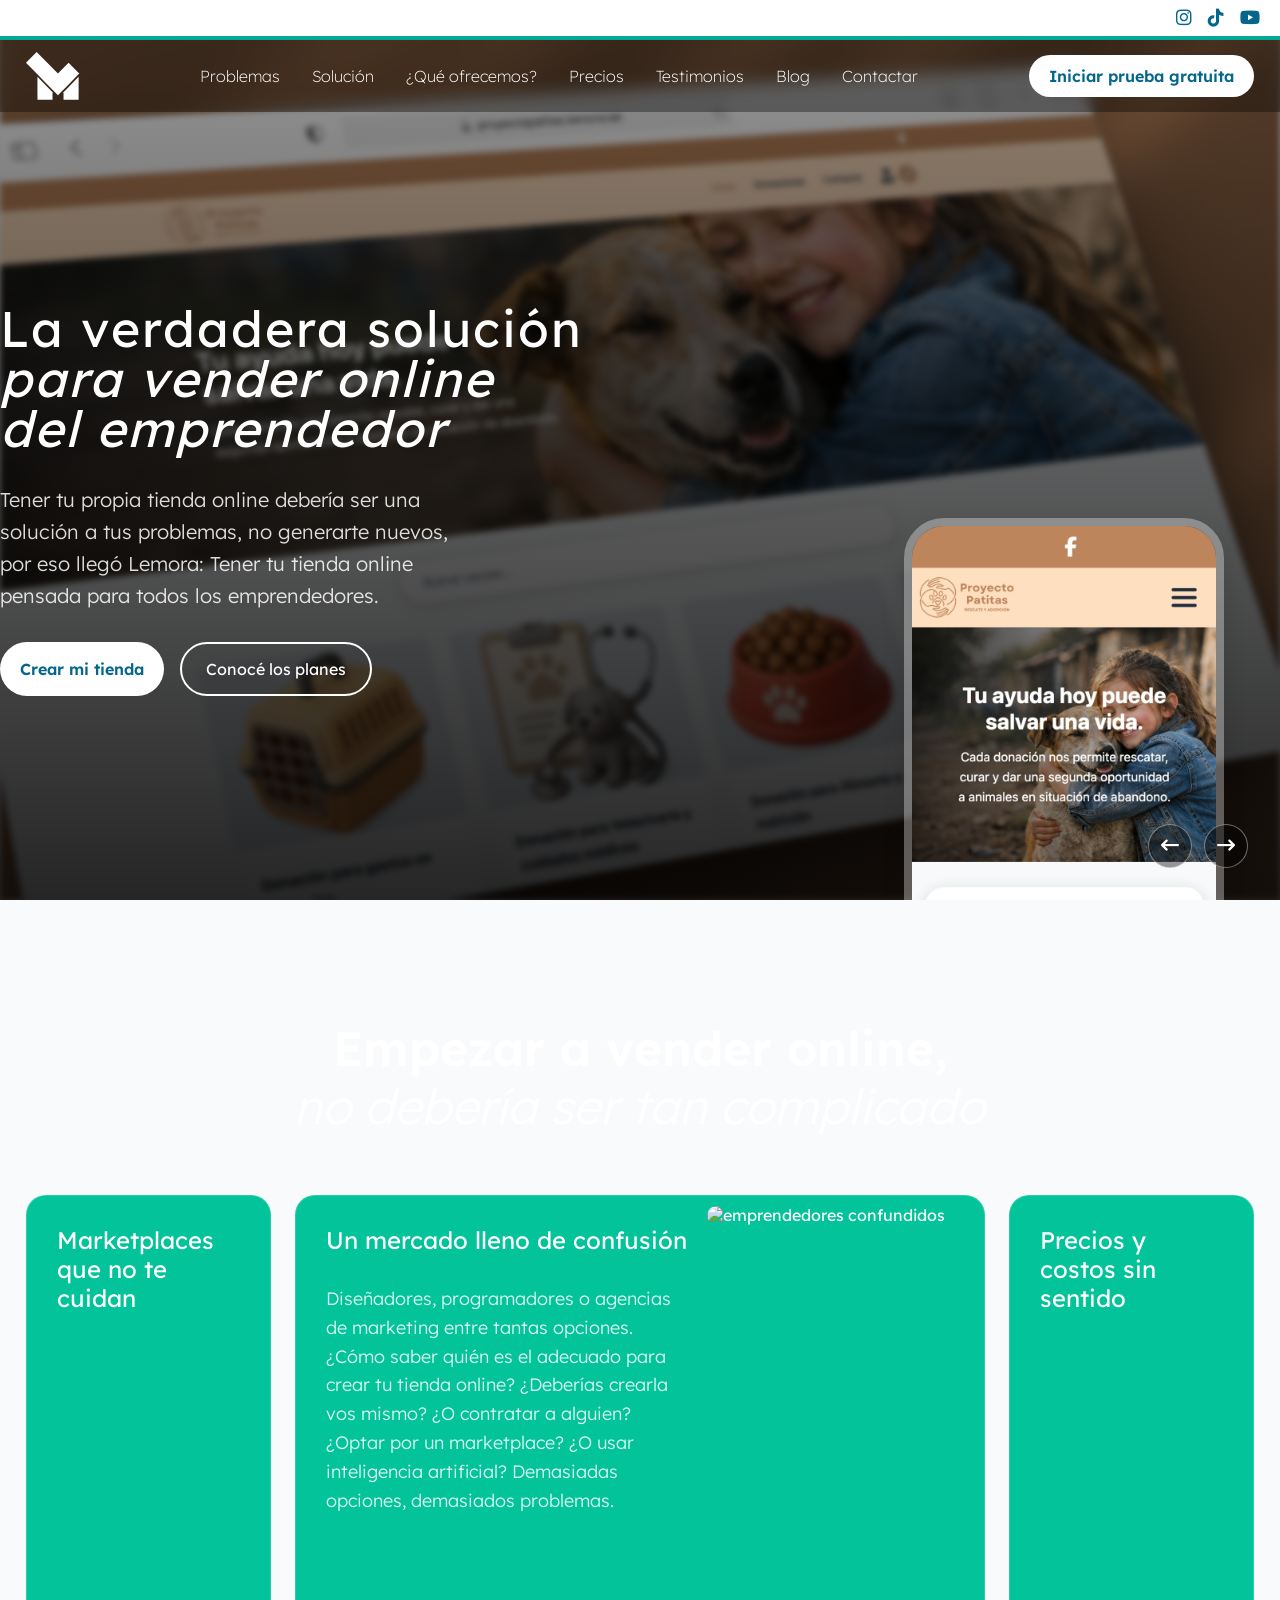
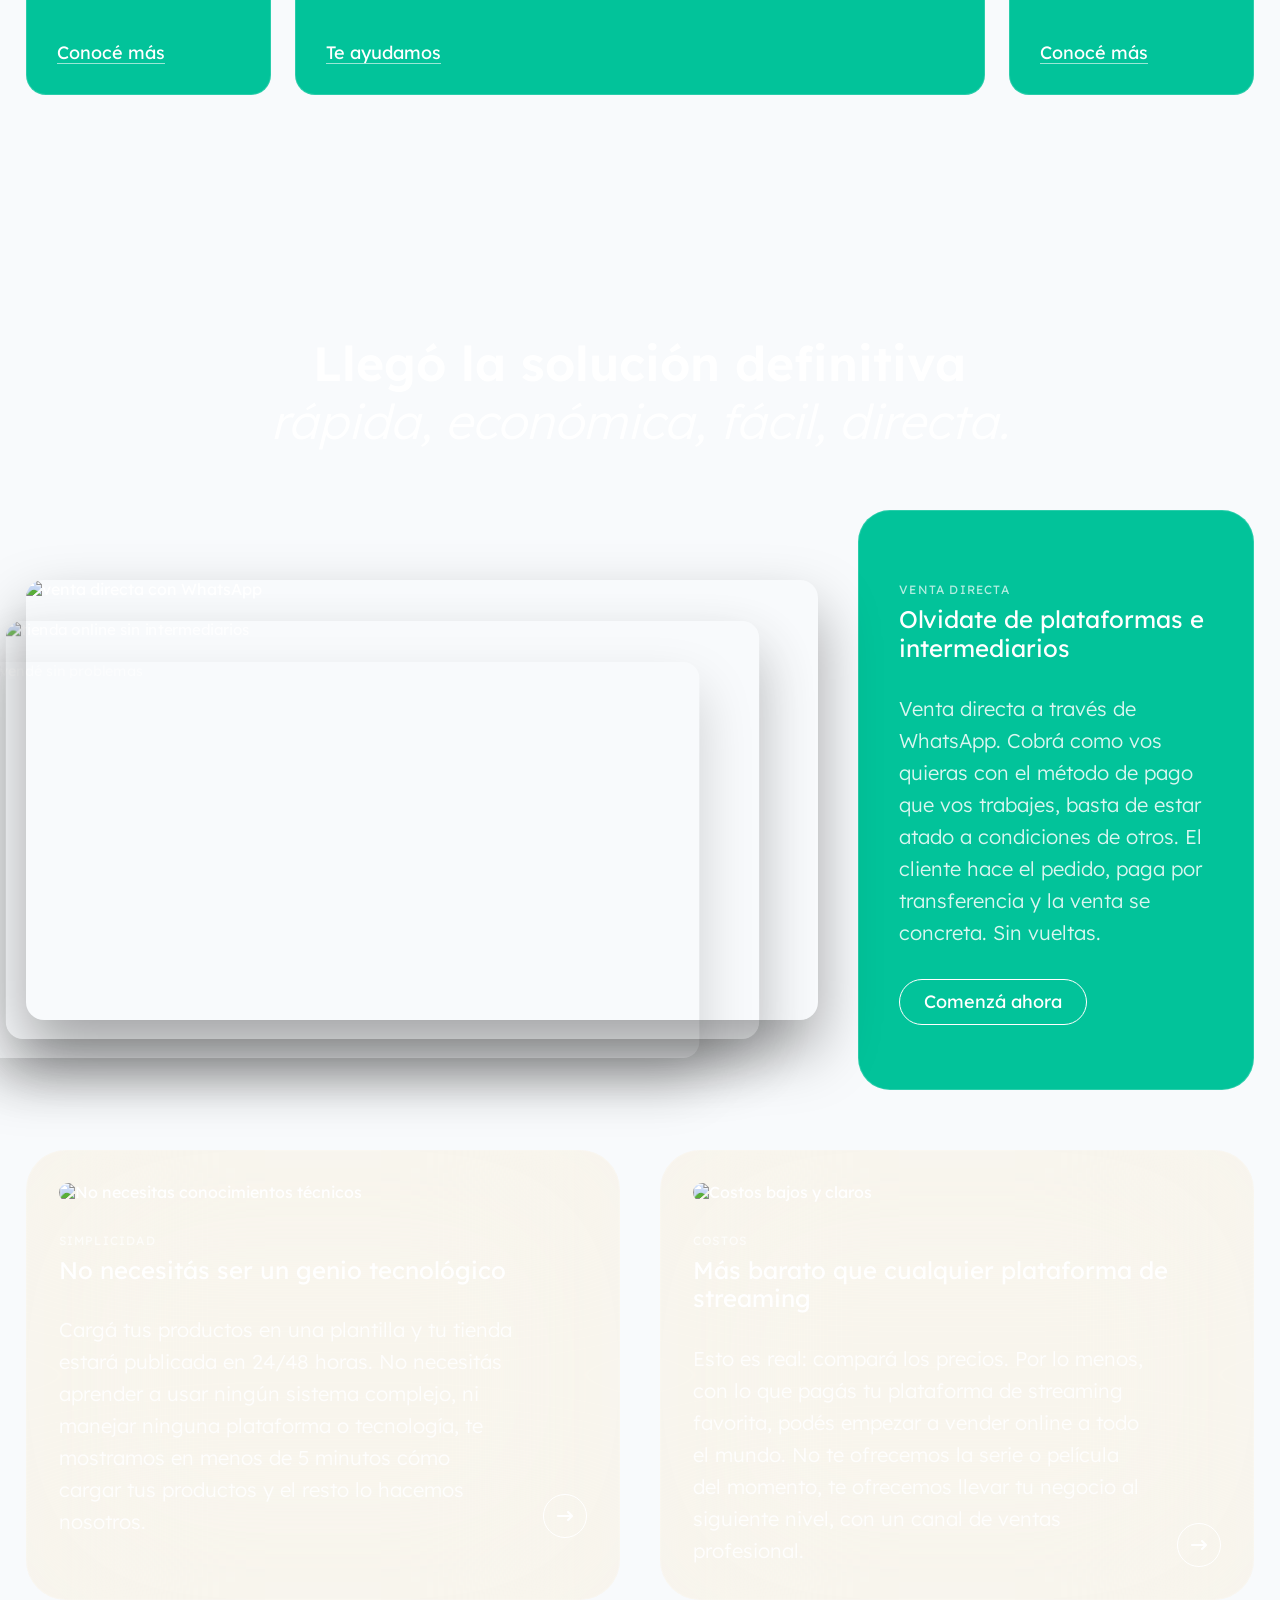
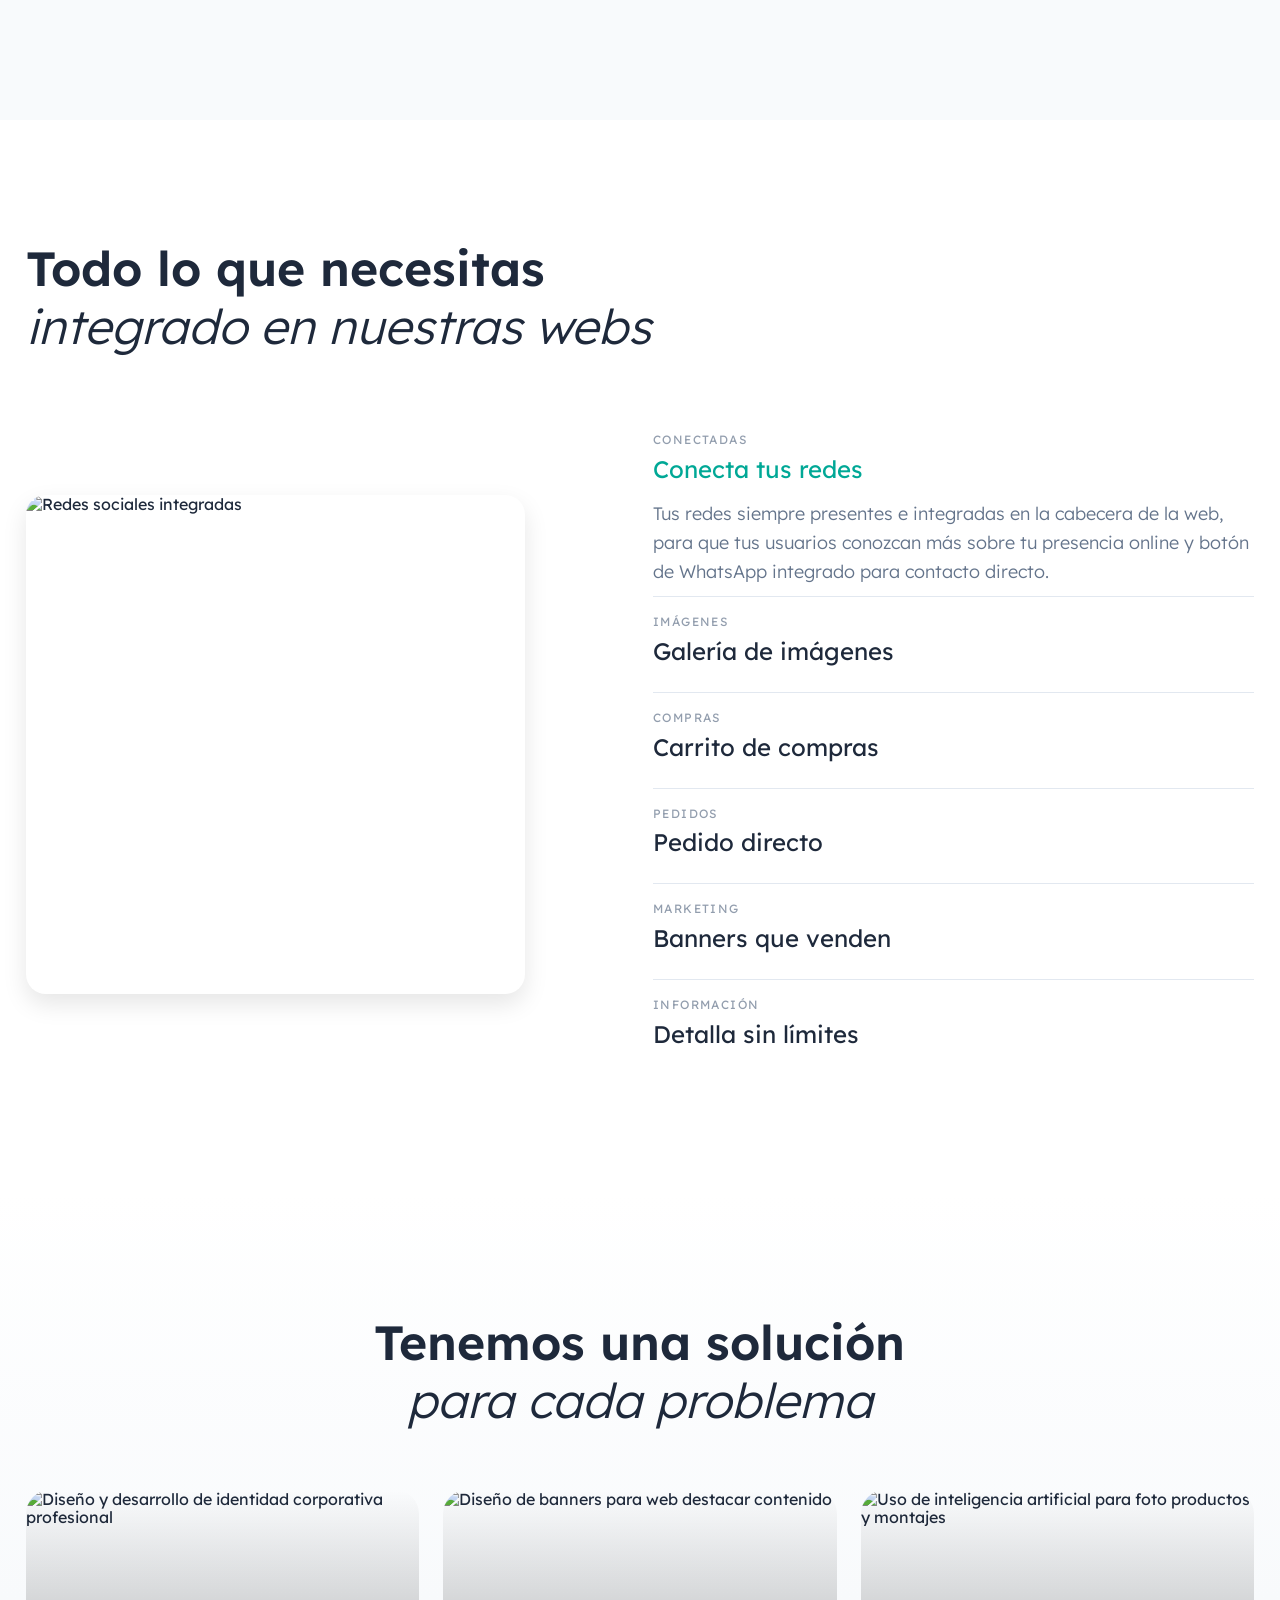
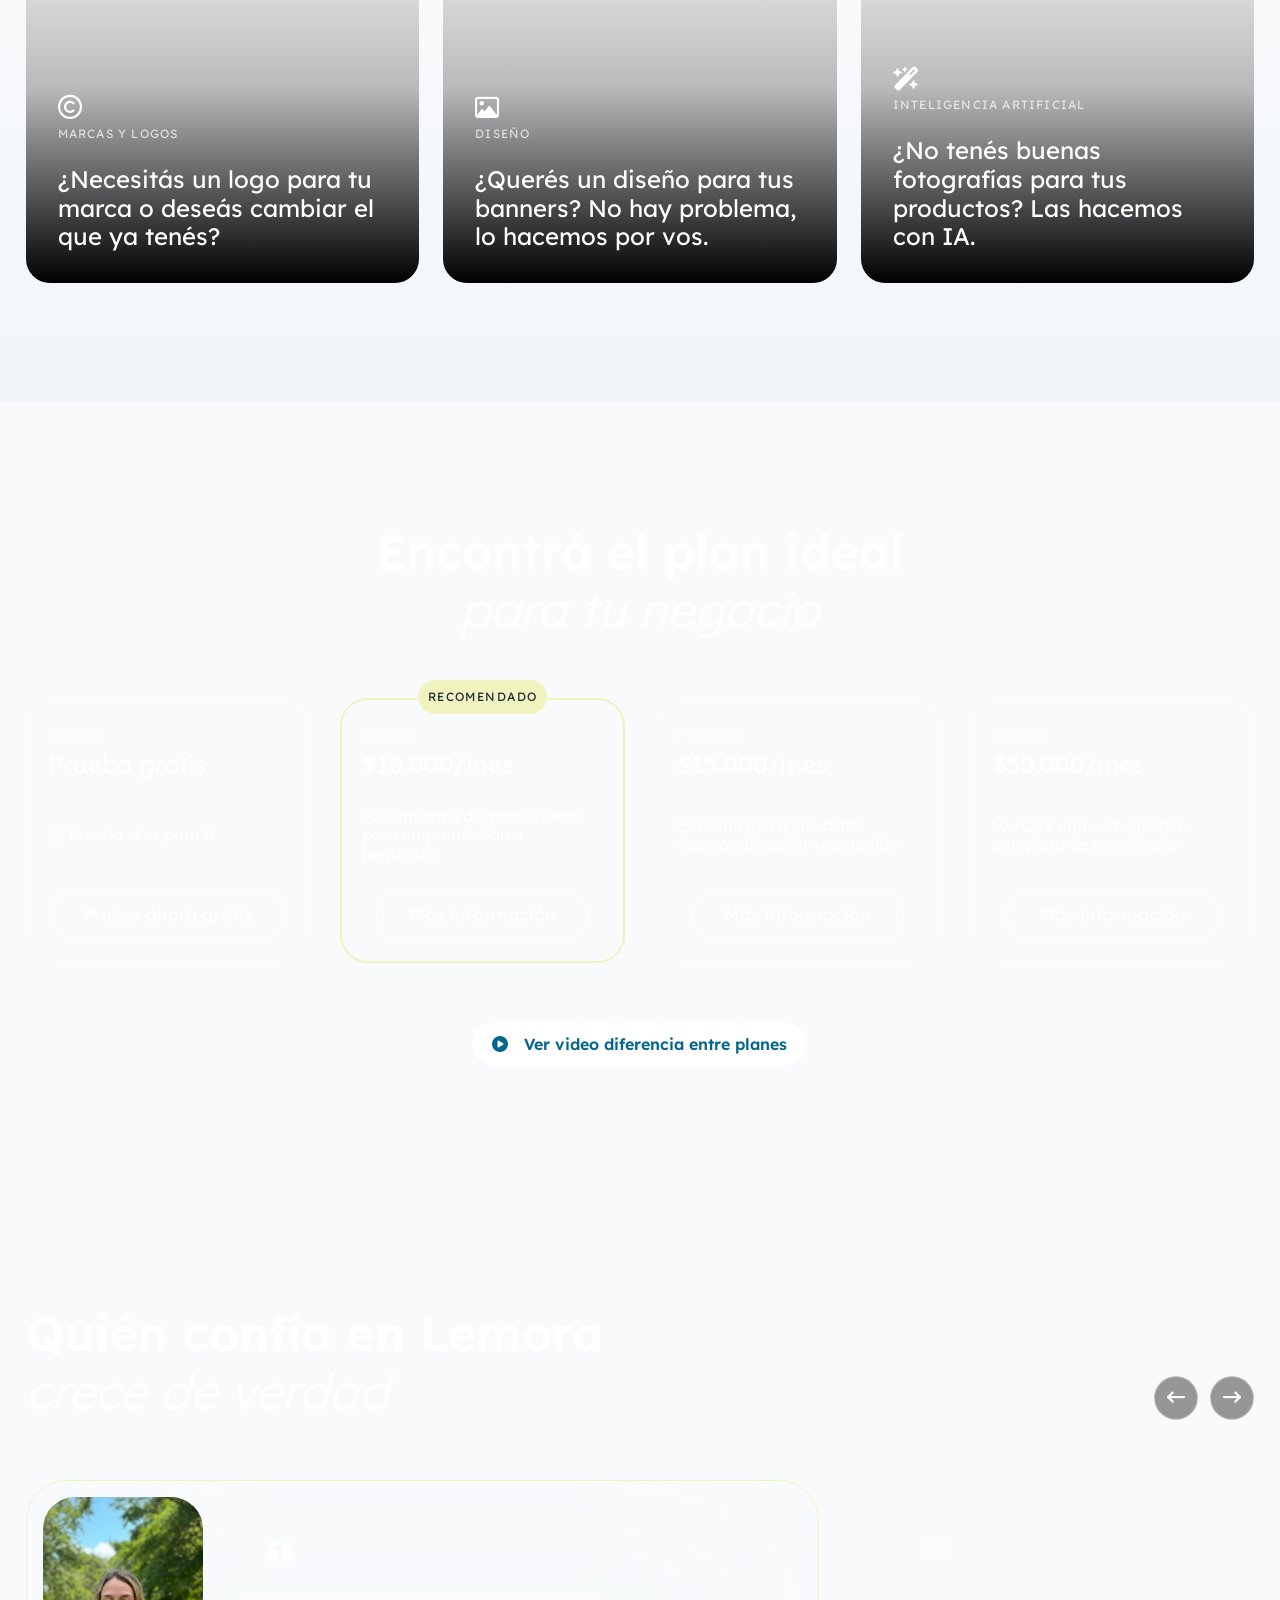
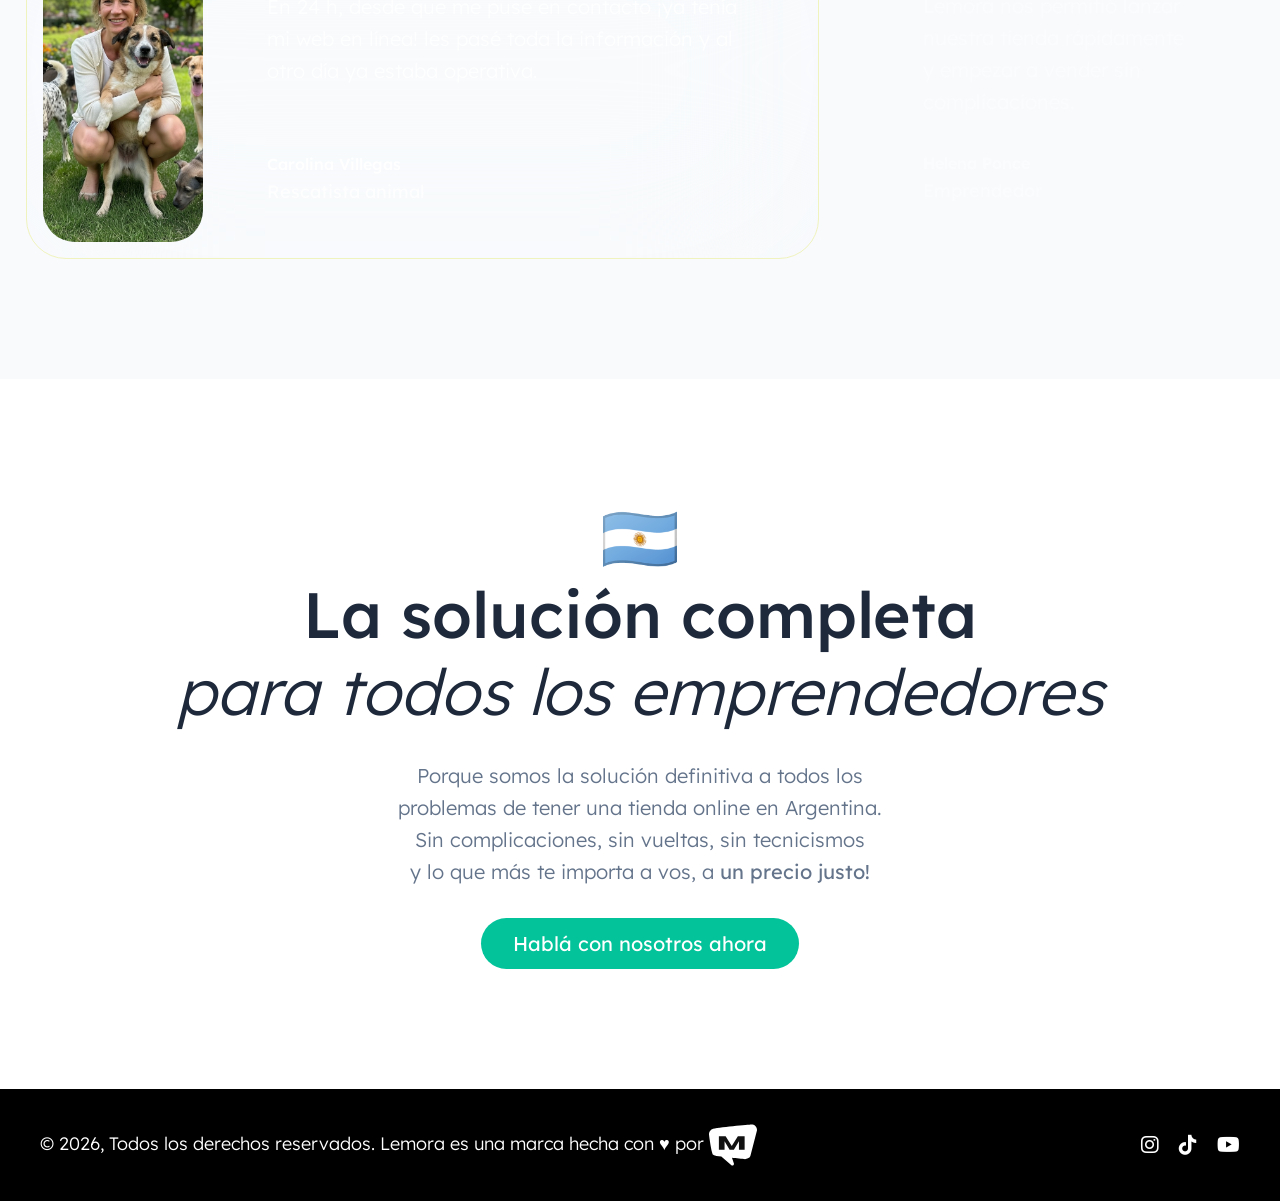
==== index.html @ 3e386f4e "fix: OG/Twitter tags, Font Awesome SRI, loading lazy en 27 imágenes - OG meta tags (og:title, og:des" ====
<!DOCTYPE html>
<html lang="es">

<head>
    <meta charset="UTF-8">
    <meta name="viewport" content="width=device-width, initial-scale=1.0">
    <title>Lemora - Soluciones rápidas para emprendedores</title>
    <meta name="description" content="Lemora ayuda a emprendedores argentinos a crear tiendas online profesionales con membresía. Catálogos web, dominio, diseño, hosting y soporte incluidos. Probá gratis.">
    <link rel="canonical" href="https://lemora.lat/" />
    <link rel="icon" href="/img/favicon.svg" type="image/svg+xml">
    <link rel="stylesheet" href="css/normalize.css">
    <link rel="stylesheet" href="css/styles.css">
    <link rel="preconnect" href="https://fonts.googleapis.com">
    <link rel="preconnect" href="https://fonts.gstatic.com" crossorigin>
    <link href="https://fonts.googleapis.com/css2?family=Lexend:wght@100..900&display=swap" rel="stylesheet">
    <link rel="stylesheet" href="https://cdnjs.cloudflare.com/ajax/libs/font-awesome/6.5.1/css/all.min.css" integrity="sha384-t1nt8BQoYMLFN5p42tRAtuAAFQaCQODekUVeKKZrEnEyp4H2R0RHFz0KWpmj7i8g" crossorigin="anonymous">
    <meta property="og:type" content="website">
    <meta property="og:url" content="https://lemora.lat/">
    <meta property="og:title" content="Lemora - Soluciones rápidas para emprendedores">
    <meta property="og:description" content="Lemora ayuda a emprendedores argentinos a crear tiendas online profesionales con membresía. Catálogos web, dominio, diseño, hosting y soporte incluidos. Probá gratis.">
    <meta property="og:image" content="https://lemora.lat/img/logo.svg">
    <meta name="twitter:card" content="summary_large_image">
</head>

<body>


    <div id="site-header"></div>

    <main>

    <section class="hero">
        <div class="hero-slider" id="heroSlider" role="region" aria-roledescription="carrusel" aria-label="Slides destacados">
            <div class="hero-slide active"></div>
            <div class="hero-slide"></div>
            <div class="hero-slide"></div>
            <div class="hero-slide"></div>
        </div>

        <div class="hero-overlay"></div>

        <div class="hero-content">
            <div class="hero-text">
                <h1>
                    La verdadera solución<br>
                    <em>para vender online<br>
                        del emprendedor</em>
                </h1>

                <p>
                    Tener tu propia tienda online debería ser una solución a tus problemas,
                    no generarte nuevos, por eso llegó Lemora: Tener tu tienda online pensada para todos los
                    emprendedores.
                </p>

                <div class="hero-actions">
                    <a href="#contactar" class="btn-primary">Crear mi tienda</a>
                    <a href="#precios" class="btn-secondary">Conocé los planes</a>
                </div>
            </div>


        </div>

            <nav class="hero-arrows" aria-label="Controles del carrusel principal">

            <div class="hero-media-slider" id="heroMediaSlider" role="region" aria-roledescription="carrusel" aria-label="Previews de tiendas">
                <div class="hero-media-slide active">
                    <img src="/img/slide1-app.png" alt="Preview 1">
                </div>
                <div class="hero-media-slide">
                    <img src="/img/slide2-app.png" alt="Preview 2">
                </div>
                <div class="hero-media-slide">
                    <img src="/img/slide3-app.png" alt="Preview 3">
                </div>
                <div class="hero-media-slide">
                    <img src="/img/slide4-app.png" alt="Preview 4">
                </div>
            </div>

            <button class="arrow prev" aria-label="Slide anterior"><i class="fa-solid fa-arrow-left-long" aria-hidden="true"></i></button>
            <button class="arrow next" aria-label="Slide siguiente"><i class="fa-solid fa-arrow-right-long" aria-hidden="true"></i></button>
        </nav>
    </section>


    <section class="bg problemas" id="problemas">
        <div class="container">
            <div class="problemas-header">
                <h2>
                    Empezar a vender online,<br>
                    <em>no debería ser tan complicado</em>
                </h2>
            </div>

            <div class="problemas-cards">
                <article class="problema-card">
                    <div class="problema-content">
                        <h3>Marketplaces que no te cuidan</h3>
                        <p>
                            Reclamos injustos, devoluciones falsas
                            y pérdidas de producto y dinero. A eso se enfrentan miles de usuarios
                            vendiendo sus productos cada día en plataformas que JAMÁS te ayudan en nada,
                            eso termina hoy con Lemora, tomando el control total de tu negocio.
                        </p>
                        <a href="#ecosistema">Conocé más</a>
                    </div>
                    <div class="problema-media desk">
                        <img loading="lazy" src="/img/marketplace.png" alt="marketplace que no te cuida">
                    </div>
                    <div class="problema-media movil">
                        <img loading="lazy" src="/img/marketplace-min.png" alt="marketplace que no te cuida">
                    </div>
                </article>

                <article class="problema-card active">
                    <div class="problema-content">
                        <h3>Un mercado lleno de confusión</h3>
                        <p>Diseñadores, programadores o agencias de marketing entre tantas opciones.
                            ¿Cómo saber quién es el adecuado para crear tu tienda online?
                            ¿Deberías crearla vos mismo? ¿O contratar a alguien?
                            ¿Optar por un marketplace? ¿O usar inteligencia artificial?
                            Demasiadas opciones, demasiados problemas.
                        </p>
                        <a href="#ecosistema">Te ayudamos</a>
                    </div>
                    <div class="problema-media">
                        <img loading="lazy" src="/img/emprendedora.png" alt="emprendedores confundidos">
                    </div>
                </article>

                <article class="problema-card">
                    <div class="problema-content">
                        <h3>Precios y costos sin sentido</h3>
                        <p>
                            ¿Por qué los costos varían tanto si todos ofrecen el mismo servicio?
                            Entre diseñadores, programadores y agencias no hay un valor fijo para sus servicios,
                            Los marketplaces te cobran comisiones por ventas absurdas, además del mantenimiento,
                            los costos para una tienda online son muy altos en nuestro país.
                        </p>
                        <a href="#ecosistema">Conocé más</a>
                    </div>
                    <div class="problema-media">
                        <img loading="lazy" src="/img/presupuestos.png" alt="presupuestos altos y confusos">
                    </div>
                </article>
            </div>
        </div>


        <div class="soluciones container" id="solucion">

            <h2 class="soluciones-title">
                Llegó la solución definitiva<br>
                <em>rápida, económica, fácil, directa.</em>
            </h2>

            <!-- Fila superior -->
            <div class="soluciones-top">

                <!-- Stack visual -->
                <div class="store-stack">
                    <div class="stack-item stack-front">
                        <img loading="lazy" src="/img/solucion1.png" alt="venta directa con WhatsApp">
                    </div>
                    <div class="stack-item stack-middle">
                        <img loading="lazy" src="/img/solucion2.png" alt="tienda online sin intermediarios">
                    </div>
                    <div class="stack-item stack-back">
                        <img loading="lazy" src="/img/solucion3.png" alt="vendé sin problemas">
                    </div>
                </div>

                <!-- Card texto -->
                <div class="soluciones-card">
                    <div class="titular">
                        <span class="badge">Venta directa</span>
                        <h3>Olvidate de plataformas e intermediarios</h3>
                    </div>
                    <p>
                        Venta directa a través de WhatsApp. Cobrá como vos quieras con el método de pago
                        que vos trabajes, basta de estar atado a condiciones de otros.
                        El cliente hace el pedido, paga por transferencia y la venta se concreta. Sin vueltas.
                    </p>
                    <a href="#precios" class="btn-outline">Comenzá ahora</a>
                </div>

            </div>

            <!-- Fila inferior -->
            <div class="soluciones-bottom">

                <div class="info-card">
                    <div class="info-media">
                        <img loading="lazy" src="/img/solucion4.png" alt="No necesitas conocimientos técnicos">
                    </div>
                    <div class="info-content">
                        <div class="titular">
                            <span class="badge">Simplicidad</span>
                            <h3>No necesitás ser un genio tecnológico</h3>
                        </div>
                        <div class="flex">
                            <p>
                                Cargá tus productos en una plantilla y tu tienda estará publicada en 24/48 horas.
                                No necesitás aprender a usar ningún sistema complejo, ni manejar ninguna plataforma
                                o tecnología,
                                te mostramos en menos de 5 minutos cómo cargar tus productos y el resto lo hacemos
                                nosotros.
                            </p>
                            <a href="#precios" class="arrow-link">                            <i class="fa-solid fa-arrow-right-long" aria-hidden="true"></i></a>
                        </div>
                    </div>
                </div>

                <div class="info-card">
                    <div class="info-media">
                        <img loading="lazy" src="/img/solucion5.png" alt="Costos bajos y claros">
                    </div>
                    <div class="info-content">
                        <div class="titular">
                            <span class="badge">Costos</span>
                            <h3>Más barato que cualquier plataforma de streaming</h3>
                        </div>

                        <div class="flex">
                            <p>
                                Esto es real: compará los precios. Por lo menos, con lo que pagás tu plataforma de
                                streaming favorita,
                                podés empezar a vender online a todo el mundo.
                                No te ofrecemos la serie o película del
                                momento,
                                te ofrecemos llevar tu negocio al siguiente nivel, con un canal de ventas profesional.
                            </p>
                            <a href="#precios" class="arrow-link">                            <i class="fa-solid fa-arrow-right-long" aria-hidden="true"></i></a>
                        </div>
                    </div>
                </div>

            </div>
        </div>

    </section>


    <section class="caracteristicas-section" id="ecosistema">
        <div class="container">

            <header class="caracteristicas-header">
                <h2>
                    Todo lo que necesitas<br>
                    <em>integrado en nuestras webs</em>
                </h2>
            </header>

            <div class="caracteristicas-grid">

                <!-- Galería -->
                <div class="caracteristicas-gallery" role="region" aria-roledescription="carrusel" aria-label="Características de las tiendas">
                    <div class="gallery-track">
                        <img loading="lazy" src="/img/redes.png" alt="Redes sociales integradas">
                        <img loading="lazy" src="/img/galeria.png" alt="Galería de imágenes full screen">
                        <img loading="lazy" src="/img/carrito.png" alt="Carrito de compras">
                        <img loading="lazy" src="/img/pedidos.png" alt="Pedidos directos a Whatsapp">
                        <img loading="lazy" src="/img/banners.png" alt="Banners personalizados en plan premium">
                        <img loading="lazy" src="/img/preguntas.png" alt="Página de preguntas frecuentes en plan premium">
                    </div>
                </div>

                <!-- Controladores -->
                <div class="caracteristicas-controls">

                    <button class="control-item active" data-index="0">
                        <div class="titular">
                            <span class="badge">Conectadas</span>
                            <h3>Conecta tus redes</h3>
                        </div>
                        <p>Tus redes siempre presentes e integradas en la cabecera de la web, para que tus usuarios
                            conozcan más sobre tu presencia online y botón de WhatsApp integrado para contacto directo.
                        </p>
                    </button>

                    <button class="control-item" data-index="1">
                        <div class="titular">
                            <span class="badge">Imágenes</span>
                            <h3>Galería de imágenes</h3>
                        </div>
                        <p>Galería de imágenes para que muestres tus productos de forma detallada,
                            sin límite, miralos en pantalla completa, hacé zoom y navegá entre ellas.
                        </p>
                    </button>

                    <button class="control-item" data-index="2">
                        <div class="titular">
                            <span class="badge">Compras</span>
                            <h3>Carrito de compras</h3>
                        </div>
                        <p>Carrito de compras integrado, olvidate de cálculos en tus pedidos, el sistema suma cantidad
                            de productos y el cálculo total a pagar.
                        </p>
                    </button>

                    <button class="control-item" data-index="3">
                        <div class="titular">
                            <span class="badge">Pedidos</span>
                            <h3>Pedido directo</h3>
                        </div>
                        <p>Recibe todos los datos del cliente directo a WhatsApp, es todo lo que necesitas.
                            Aguardá la transferencia y completá la venta, sin intermediarios ni esperas innecesarias.
                        </p>
                    </button>

                    <button class="control-item" data-index="4">
                        <div class="titular">
                            <span class="badge">Marketing</span>
                            <h3>Banners que venden</h3>
                        </div>
                        <p>Destacá tu sitio con ofertas, promociones o descuentos con nuestros banners diseñados para
                            captar la
                            atención de tus visitas y convertirlos en clientes. <strong>Exclusivos para el paquete
                                premium*</strong>
                        </p>
                    </button>

                    <button class="control-item" data-index="5">
                        <div class="titular">
                            <span class="badge">Información</span>
                            <h3>Detalla sin límites</h3>
                        </div>
                        <p>Página de preguntas frecuentes para responder a todas las consultas sobre tu tienda:
                            pedidos, pagos, envíos, productos, devoluciones, cambios, contacto y soporte de tu tienda.
                            <strong>Exclusivos para el paquete premium*</strong>
                        </p>
                    </button>

                </div>
            </div>
        </div>
    </section>

    <section class="ecosistema-section">
        <div class="container">

            <header class="ecosistema-header">
                <h2>
                    Tenemos una solución<br>
                    <em>para cada problema</em>
                </h2>
            </header>

            <div class="ecosistema-grid">

                <a href="identidad.html" class="ecosistema-card" style="text-decoration:none;color:inherit;">
                    <div class="ecosistema-bg">
                        <img loading="lazy" src="/img/identidad.png" alt="Diseño y desarrollo de identidad corporativa profesional">
                    </div>

                    <div class="ecosistema-overlay">
                        <div class="titular">
                            <i class="fa-regular fa-copyright ecosistema-icon" aria-hidden="true"></i>
                            <span class="badge">Marcas y Logos</span>
                        </div>
                        <h3>¿Necesitás un logo para tu marca o deseás cambiar el que ya tenés?</h3>
                    </div>
                </a>

                <a href="diseno.html" class="ecosistema-card" style="text-decoration:none;color:inherit;">
                    <div class="ecosistema-bg">
                        <img loading="lazy" src="/img/diseño.png" alt="Diseño de banners para web destacar contenido">
                    </div>

                    <div class="ecosistema-overlay">
                        <div class="titular">
                            <i class="fa-regular fa-image ecosistema-icon" aria-hidden="true"></i>
                            <span class="badge">Diseño</span>
                        </div>
                        <h3>¿Querés un diseño para tus banners? No hay problema, lo hacemos por vos.</h3>
                    </div>
                </a>

                <a href="fotoproductos.html" class="ecosistema-card" style="text-decoration:none;color:inherit;">
                    <div class="ecosistema-bg">
                        <img loading="lazy" src="/img/iA.png" alt="Uso de inteligencia artificial para foto productos y montajes">
                    </div>

                    <div class="ecosistema-overlay">
                        <div class="titular">
                            <i class="fa-solid fa-wand-magic-sparkles ecosistema-icon" aria-hidden="true"></i>
                            <span class="badge">Inteligencia artificial</span>
                        </div>
                        <h3>¿No tenés buenas fotografías para tus productos? Las hacemos con IA.</h3>
                    </div>
                </a>

            </div>

        </div>
    </section>

    <section class="bg" id="precios">
        <div class="container">

            <header class="planes-header">
                <h2>
                    Encontrá el plan ideal<br>
                    <em>para tu negocio</em>
                </h2>
            </header>

            <div class="planes-grid">

                <!-- PLAN GRATIS -->
                <article class="planes-card">
                    <div class="paquete">
                        <span class="badge">Inicial</span>
                        <h3>Prueba gratis</h3>
                    </div>


                    <ul class="features">
                        <li><i class="fa-regular fa-circle-check" aria-hidden="true"></i> Prueba si es para tí</li>
                    </ul>

                    <a href="https://wa.me/543515957014?text=Hola,%20me%20interesa%20iniciar%20una%20prueba%20gratuita%20para%20mi%20negocio..."
                        target="_blank" class="planes-cta" rel="noopener noreferrer">
                        Probar ahora gratis
                    </a>
                </article>

                <!-- PLAN BÁSICO -->
                <article class="planes-card featured">
                    <div class="planes-badge">RECOMENDADO</div>

                    <div class="paquete">
                        <span class="badge">Básico</span>
                        <h3>$10.000<span>/mes</span></h3>
                    </div>

                    <ul class="features">
                        <li><i class="fa-regular fa-circle-check"></i> Comienza despacio, ideal para emprendedores
                            pequeños</li>
                    </ul>

                    <a href="membresias.html" class="planes-cta" rel="noopener noreferrer">
                        Más información
                    </a>
                </article>

                <!-- PLAN PREMIUM -->
                <article class="planes-card">
                    <div class="paquete">
                        <span class="badge">Premium</span>
                        <h3>$15.000<span>/mes</span></h3>
                    </div>

                    <ul class="features">
                        <li><i class="fa-regular fa-circle-check"></i> Comienza a elevarte! +personalización +contenido
                        </li>
                    </ul>

                    <a href="membresias.html" class="planes-cta" rel="noopener noreferrer">
                        Más información
                    </a>
                </article>

                <!-- PLAN LUXURY -->
                <article class="planes-card">
                    <div class="paquete">
                        <span class="badge">Luxury</span>
                        <h3>$30.000<span>/mes</span></h3>
                    </div>

                    <ul class="features">
                        <li><i class="fa-regular fa-circle-check"></i> +Que una web, gestión completa de tu negocio!
                        </li>
                    </ul>

                    <a href="membresias.html" class="planes-cta" rel="noopener noreferrer">
                        Más información
                    </a>
                </article>

            </div>

            <a href="https://youtu.be/yknCEuK2mfU" class="btn-primary" rel="noopener noreferrer" target="_blank">
                    <i class="fa-solid fa-circle-play" aria-hidden="true"></i> Ver video diferencia entre planes
            </a>



        </div>


        <div class="container" id="testimonios">

            <!-- Header -->
            <div class="testimonios-header">
                <div class="testimonios-title">
                    <h2>Quién confía en Lemora<br>
                        <em>crece de verdad</em>
                    </h2>
                </div>

                <div class="testimonios-nav">
                    <button class="arrow prev" data-testimonial-prev aria-label="Testimonio anterior"><i
                            class="fa-solid fa-arrow-left-long" aria-hidden="true"></i></button>
                    <button class="arrow next" data-testimonial-next aria-label="Testimonio siguiente"><i
                            class="fa-solid fa-arrow-right-long" aria-hidden="true"></i></button>
                </div>
            </div>

            <!-- Carousel -->
            <div class="testimonios-carousel" role="region" aria-roledescription="carrusel" aria-label="Testimonios de clientes">
                <div class="testimonios-track" data-testimonial-track>

                    <!-- Vista 1 -->
                    <div class="testimonial-view">

                        <article class="testimonial-card active">
                            <div class="testimonial-media">
                                <img loading="lazy" src="img/testimonio1.jpg" alt="Carolina Villegas">
                            </div>
                            <div class="testimonial-content">
                                <i class="fa-solid fa-quote-left" aria-hidden="true"></i>
                                <p>
                                    En 24 h, desde que me puse en contacto ¡ya tenía mi web en línea!
                                    les pasé toda la información y al otro día ya estaba operativa.
                                </p>
                                <div class="autor">
                                    <strong>Carolina Villegas</strong>
                                    <span>Rescatista animal</span>
                                </div>

                            </div>
                        </article>

                            <article class="testimonial-card inactive">
                                <div class="testimonial-media">
                                    <img src="https://images.unsplash.com/photo-1494790108377-be9c29b29330?q=80&w=600"
                                        loading="lazy" alt="Testimonio de Helena Ponce">
                                </div>
                            <div class="testimonial-content">
                                <i class="fa-solid fa-quote-left" aria-hidden="true"></i>
                                <p>
                                    Lemora nos permitió lanzar nuestra tienda rápidamente
                                    y empezar a vender sin complicaciones.
                                </p>
                                <div class="autor">
                                    <strong>Helena Ponce</strong>
                                    <span>Emprendedor</span>
                                </div>

                            </div>
                        </article>

                    </div>

                    <!-- Vista 2 -->
                    <div class="testimonial-view">

                            <article class="testimonial-card active">
                                <div class="testimonial-media">
                                    <img src="https://images.unsplash.com/photo-1529626455594-4ff0802cfb7e?q=80&w=600"
                                        loading="lazy" alt="Testimonio de Ana Torres">
                                </div>
                            <div class="testimonial-content">
                                <i class="fa-solid fa-quote-left" aria-hidden="true"></i>
                                <p>
                                    Tener todo resuelto en un solo lugar nos dio tranquilidad
                                    para enfocarnos en crecer.
                                </p>
                                <div class="autor">
                                    <strong>Ana Torres</strong>
                                    <span>Marca de indumentaria</span>
                                </div>

                            </div>
                        </article>

                            <article class="testimonial-card inactive">
                                <div class="testimonial-media">
                                    <img src="https://images.unsplash.com/photo-1500648767791-00dcc994a43e?q=80&w=600"
                                        loading="lazy" alt="Testimonio de Lucas Gómez">
                                </div>
                            <div class="testimonial-content">
                                <i class="fa-solid fa-quote-left" aria-hidden="true"></i>
                                <p>
                                    Una solución clara, simple y muy efectiva.
                                </p>
                                <div class="autor">
                                    <strong>Lucas Gómez</strong>
                                    <span>Comerciante</span>
                                </div>

                            </div>
                        </article>

                    </div>

                </div>
            </div>

        </div>
    </section>

    <!-- ===== CTA SECTION ===== -->
    <section class="cta-section" id="contactar">
        <div class="container cta-content">
            <h2>
                🇦🇷<br>
                La solución completa<br>
                <em>para todos los emprendedores</em>
            </h2>

            <p>
                Porque somos la solución definitiva a todos los problemas de tener una tienda online en Argentina.
                Sin complicaciones, sin vueltas, sin tecnicismos y lo que más te importa a vos, a <b>un precio
                    justo!</b>
            </p>

            <a href="https://wa.me/543515957014" target="_blank" class="cta-button" rel="noopener noreferrer">
                Hablá con nosotros ahora
            </a>
        </div>
    </section>

    </main>

    <div id="site-footer"></div>
    <script src="js/template.js"></script>
    <script src="js/script.js"></script>
</body>

</html>
---- css/styles.css ----
:root {
    --primary-color: #02c39a;
    --primary-hover: #00a896;
    --primary-dark: #05668d;
    --borde: #f0f3bd;
    --secondary-color: #64748b;
    --bg-color: #f8fafc;
    --text-color: #1e293b;
    --blanco: #ffffff;
    --border-color: #e2e8f0;
    --shadow: 0 1px 3px rgba(0, 0, 0, 0.1);
    --shadow-lg: 0 10px 25px rgba(0, 0, 0, 0.1);

    /* TIPOGRAFÍA ESTANDARIZADA */
    --title-xl: 48px;
    --title-lg: 42px;
    --title-md: 30px;
    --title-sm: 24px;
    --text-base: 20px;
    --text-sm: 18px;
    --text-xs: 12px;
    --links: 16px;
    --bold: 600;

    /* Z-INDEX SCALE */
    --z-dropdown: 100;
    --z-nav: 200;
    --z-header: 300;
    --z-overlay: 400;
    --z-modal: 500;

    /* ESPACIADO ESTANDARIZADO */
    --section-padding: 120px;
    --card-padding: 32px;
    --gap-lg: 64px;
    --gap-md: 40px;
    --gap-sm: 24px;
    --gap-xs: 16px;
    --gap-default: 30px;
}

/* ===== RESET ===== */
* {
    margin: 0;
    padding: 0;
    box-sizing: border-box;
}

html {
    scroll-behavior: smooth;
}

body {
    font-family: "Lexend", sans-serif;
    font-optical-sizing: auto;
    font-style: normal;
    color: var(--text-color);
    background-color: var(--bg-color);
}

::selection {
    background-color: var(--primary-hover);
    color: #111111;
}

/* ===== ACCESIBILIDAD ===== */
:focus-visible {
    outline: 2px solid var(--primary-color);
    outline-offset: 2px;
}

/* ===== UTILIDADES GLOBALES ===== */
.container-header,
.container {
    width: clamp(90%, 96%, 96%);
    max-width: 1400px;
    margin: 0 auto;
}

.container {
    padding: 120px 0;
    display: flex;
    flex-direction: column;
    row-gap: 60px;
}


/* Ya no necesitas media query para el width! */


/* Estilos de títulos reutilizables */
h2 {
    font-size: var(--title-xl);
    line-height: 1.2;
    font-weight: 600;
}

h3 {
    font-size: var(--title-sm);
    line-height: 1.2;
    font-weight: normal;
}

p {
    font-weight: 300;
    font-size: var(--text-base);
    line-height: 1.6;
    color: var(--secondary-color);
}

.bg p,
.hero p,
.ecosistema-overlay p,
.success-page p {
    color: rgba(255, 255, 255, 0.85);
}

@media (max-width: 768px) {
    .desk {
        display: none;
    }
}

@media (min-width: 768px) {
    .movil {
        display: none;
    }
}

/* Estilos de em reutilizables */
h2 em,
.hero-text em {
    font-style: italic;
    font-weight: 400;
}

.problemas-header em,
.soluciones-title em,
.caracteristicas-header em,
.ecosistema-header em,
.planes-header em,
.testimonios-title em,
.cta-section h2 em {
    font-style: italic;
    font-weight: 300;
}

/* Headers de sección centralizados */
.problemas-header,
.soluciones-title,
.ecosistema-header,
.planes-header,
.caracteristicas-header {
    display: flex;
    flex-direction: column;
}

.problemas-header,
.planes-header,
.ecosistema-header {
    text-align: center;
}

.soluciones-title {
    text-align: center;
}

/* Badge reutilizable */
.badge {
    font-size: var(--text-xs);
    letter-spacing: 0.1em;
    opacity: 0.7;
    display: block;
    text-transform: uppercase;
    margin: 8px 0;
}

/* Botones reutilizables */
.btn-primary {
    display: inline-flex;
    align-items: center;
    gap: var(--gap-xs);
    background-color: var(--blanco);
    color: var(--primary-dark);
    padding: 12px 20px;
    font-size: var(--links);
    font-weight: var(--bold);
    text-align: center;
    text-decoration: none;
    border-radius: 50px;
    transition: all 0.3s ease;
}

.btn-secondary {
    display: inline-flex;
    align-items: center;
    gap: var(--gap-xs);
    padding: var(--gap-xs) var(--gap-sm);
    font-size: var(--links);
    text-align: center;
    border: 2px solid var(--blanco);
    background: transparent;
    color: var(--blanco);
    text-decoration: none;
    border-radius: 50px;
    transition: all 0.3s ease;
}

.btn-secondary:hover {
    background-color: var(--blanco);
    color: var(--primary-dark);
}

.btn-outline {
    display: inline-block;
    padding: 12px 24px;
    border: 1px solid #fff;
    border-radius: 30px;
    color: #fff;
    font-size: var(--text-sm);
    text-decoration: none;
    align-self: flex-start;
}

.btn-outline:hover {
    background-color: var(--blanco);
    color: var(--primary-color);
}

/* Flechas reutilizables */
.arrow {
    width: 44px;
    height: 44px;
    border-radius: 50%;
    border: 1px solid rgba(255, 255, 255, 0.4);
    background: rgba(0, 0, 0, 0.4);
    color: #fff;
    font-size: 18px;
    cursor: pointer;
    transition: background 0.2s ease;
    z-index: var(--z-overlay);
}

.arrow:hover {
    background: var(--blanco);
    color: var(--primary-color);
}

/* Backgrounds reutilizables */
.bg {
    background: radial-gradient(circle at center,
            #02c39a 0%,
            #028090 45%,
            #05668d 100%);
    color: #fff;
    background-repeat: no-repeat;
    background-size: cover;
}

@media (min-width: 769px) {
    .bg {
        background-attachment: fixed;
    }
}

.bg .btn-primary {
    margin: 0 auto;
}

/* ===== HEADER ===== */
.redes {
    background-color: white;
    border-bottom: 4px solid var(--primary-hover);
    height: 40px;
}

.container-redes {
    max-width: 1400px;
    height: 100%;
    margin: 0 auto;
    display: flex;
    gap: 16px;
    justify-content: flex-end;
    align-items: center;
    padding: 0 20px;
}

@media (max-width: 768px) {
    .container-redes {
        justify-content: center;
    }
}

.container-redes a {
    color: var(--primary-dark);
    font-size: 18px;
    transition: color 0.3s ease;
}

.header {
    position: fixed;
    top: 0;
    width: 100%;
    background: rgba(0, 0, 0, 0.35);
    -webkit-backdrop-filter: blur(8px);
    backdrop-filter: blur(8px);
    z-index: var(--z-header);
}

.header-inner {
    height: 72px;
    display: flex;
    align-items: center;
    justify-content: space-between;
}

.logo {
    width: 64px;
    display: block;
}

.nav-list {
    display: flex;
    align-items: center;
    gap: 32px;
    list-style: none;
}

.nav-list a {
    font-weight: 200;
    font-size: var(--links);
    color: #fff;
    text-decoration: none;
}

.nav-actions {
    display: flex;
    align-items: center;
    gap: var(--gap-xs);
}

.login {
    color: #fff;
    text-decoration: none;
    font-size: var(--text-sm);
}

/* ===== HAMBURGER ===== */
.hamburger {
    display: none;
    flex-direction: column;
    gap: 6px;
    background: none;
    border: none;
    cursor: pointer;
}

.hamburger span {
    width: 32px;
    height: 3px;
    background: #fff;
}

/* Botón cerrar menú móvil */
.close-menu {
    display: none;
    position: absolute;
    top: 20px;
    right: 20px;
    background: none;
    border: none;
    color: white;
    font-size: 32px;
    cursor: pointer;
    z-index: var(--z-modal);
    width: 44px;
    height: 44px;
    align-items: center;
    justify-content: center;
    transition: transform 0.2s ease;
}

.close-menu:hover {
    transform: rotate(90deg);
}

@media (max-width: 768px) {
    .close-menu {
        display: flex;
    }
}

/* ===== HERO ===== */
.hero {
    position: relative;
    height: 100vh;
    display: flex;
    align-items: center;
    overflow: hidden;
}

.hero-overlay {
    position: absolute;
    inset: 0;
    background: linear-gradient(to bottom,
            rgba(0, 0, 0, 0.4),
            rgba(0, 0, 0, 0.85));
}

.hero-content {
    display: grid;
    position: relative;
    z-index: 2;
    max-width: 600px;
    gap: var(--gap-lg);
    align-items: center;
    color: #fff;
}

.hero-text {
    display: flex;
    flex-direction: column;
    gap: 30px;
    margin-top: 100px;
}

.hero-text h1 {
    font-size: 50px;
    line-height: 1;
    font-weight: 400;
    letter-spacing: 2px;
    margin: 0;
}

.hero-text p {
    max-width: 75%;
}

.hero-actions {
    display: flex;
    gap: var(--gap-xs);
}

/* ===== HERO SLIDER ===== */
.hero-slider {
    position: absolute;
    inset: 0;

}

.hero-slide {
    position: absolute;
    inset: 0;
    background-size: cover;
    background-position: center;
    opacity: 0;
    transition: opacity 0.8s ease;
    filter: blur(3px);
}

.hero-slide.active {
    opacity: 1;
}

.hero-slide:nth-child(1) {
    background-image: url("/img/slide1.png");
}

.hero-slide:nth-child(2) {
    background-image: url("/img/slide2.png");
}

.hero-slide:nth-child(3) {
    background-image: url("/img/slide3.png");
}

.hero-slide:nth-child(4) {
    background-image: url("/img/slide4.png");
}

/* ===== ARROWS ===== */
.hero-arrows {
    position: absolute;
    right: 32px;
    bottom: 32px;
    display: flex;
    gap: 12px;
    z-index: 5;
}

/* ===== HERO MEDIA SLIDER ===== */
.hero-media-slider {
    position: absolute;
    bottom: 350px;
    right: 200px;
    width: 320px;
    z-index: 4;
}

@media (max-width: 1440px) {
    .hero-media-slider {
        right: 24px;
    }
}

.hero-media-slide {
    position: absolute;
    inset: 0;
    opacity: 0;
    transform: translateY(20px);
    transition:
        opacity 0.5s ease,
        transform 0.5s ease;
    transition-delay: 0s;
}

.hero-media-slide.active {
    opacity: 1;
    transform: translateY(0);
    transition-delay: 0.35s;
}

.hero-media-slide img {
    width: 100%;
    display: block;
    box-shadow: var(--shadow-lg);
    border-top-left-radius: 40px;
    border-top-right-radius: 40px;
    border: solid 8px #ffffff55;
}


.problemas-cards {
    display: flex;
    gap: var(--gap-sm);
    height: 500px;
}

.problema-card {
    flex: 1;
    background: var(--primary-color);
    border-radius: 20px;
    border: 1px solid #ffffff28;
    padding: 10px;
    display: flex;
    justify-content: space-between;
    overflow: hidden;
    cursor: pointer;
    transition: flex 0.6s ease;
}

.problemas-cards:hover .problema-card {
    flex: 1;
    border: 1px solid #ffffff28;
}

.problemas-cards:hover .problema-card:hover {
    flex: 3;
    border: 1px solid var(--borde);
    transition: border 0.4s ease;
}

.problema-card.active {
    flex: 3;
}

/* ===== CONTENT ===== */
.problema-content {
    display: flex;
    flex-direction: column;
    gap: var(--gap-default);
    height: 100%;
    padding: 20px;
    max-width: 100%;
    transition: max-width 0.6s ease;
}

/* Solo en desktop: 60% cuando está activa o en hover */
@media (min-width: 769px) {

    .problema-card.active .problema-content,
    .problemas-cards:hover .problema-card:hover .problema-content {
        max-width: 60%;
    }
}

/* En móvil siempre 100% */
@media (max-width: 768px) {
    .problema-content {
        max-width: 100% !important;
    }
}

.problema-content p {
    font-size: 18px;
    opacity: 0;
    max-height: 0;
    transform: translateY(10px);
    transition:
        opacity 0.4s ease,
        transform 0.4s ease,
        max-height 0.4s ease;
}


.problema-card.active .problema-content p,
.problemas-cards:hover .problema-card:hover .problema-content p {
    opacity: 1;
    max-height: 200px;
    transform: translateY(0);
}

.problemas-cards:hover .problema-card.active:not(:hover) .problema-content p {
    opacity: 0;
    max-height: 0;
    transform: translateY(10px);
}

.problema-content a {
    margin-top: auto;
    align-self: flex-start;
    color: #fff;
    font-size: var(--text-sm);
    text-decoration: none;
    border-bottom: 1px solid rgba(255, 255, 255, 0.6);
}

/* ===== MEDIA ===== */
.problema-media {
    width: 0;
    opacity: 0;
    transition: all 0.6s ease;
}

.problema-card.active .problema-media,
.problemas-cards:hover .problema-card:hover .problema-media {
    width: 320px;
    opacity: 1;
}

.problemas-cards:hover .problema-card.active .problema-media {
    width: 0;
    opacity: 0;
}

.problemas-cards:hover .problema-media {
    width: 0;
    opacity: 0;
    transform: translateX(20px);
}

.problemas-cards:hover .problema-card:hover .problema-media {
    width: 320px;
    opacity: 1;
    transform: translateX(0);
}

.problema-media img {
    width: 100%;
    height: 100%;
    object-fit: cover;
    border-radius: 16px;
}

/* ===== soluciones SECTION ===== */
.soluciones-section {
    background: radial-gradient(circle at top, #0c1670, #070b3f);
    padding: var(--section-padding) 0;
    color: #fff;
}

/* ===== TOP ===== */
.soluciones-top {
    display: grid;
    grid-template-columns: 2fr 1fr;
    gap: var(--gap-md);
    align-items: center;
    justify-content: center;
}

/* ===== UTILITY: Screen-reader only ===== */
.sr-only {
    position: absolute;
    width: 1px;
    height: 1px;
    padding: 0;
    margin: -1px;
    overflow: hidden;
    clip: rect(0, 0, 0, 0);
    white-space: nowrap;
    border: 0;
}

/* Stack */
.store-stack {
    height: 440px;
    position: relative;
}

.stack-item {
    position: absolute;
    inset: 0;
    border-radius: 18px;
    overflow: hidden;
    box-shadow: 0 30px 60px rgba(0, 0, 0, .35);
    transition: transform 1s ease, opacity 1s ease;
}

.stack-item img {
    width: 100%;
    height: 100%;
    object-fit: cover;
}

.stack-front {
    transform: translate(0, 0) scale(1);
    z-index: 3;
}

.stack-middle {
    transform: translate(-40px, 30px) scale(.95);
    opacity: .8;
    z-index: 2;
}

.stack-back {
    transform: translate(-80px, 60px) scale(.9);
    opacity: .5;
    z-index: 1;
}

/* Card derecha */
.soluciones-card {
    background: var(--primary-color);
    border-radius: 32px;
    border: 1px solid #ffffff28;
    padding: var(--gap-lg) var(--gap-md);
    height: 100%;
    display: flex;
    flex-direction: column;
    justify-content: center;
    gap: var(--gap-default);
}

.soluciones-card:hover {
    border: 1px solid var(--borde);
    transition: border 0.4s ease;
}

/* ===== BOTTOM ===== */
.soluciones-bottom {
    display: grid;
    grid-template-columns: repeat(2, 1fr);
    gap: var(--gap-md);
}

.info-card {
    display: flex;
    flex-direction: column;
    gap: var(--gap-sm);
    background-color: rgba(255, 166, 0, 0.06);
    -webkit-backdrop-filter: blur(100px);
    backdrop-filter: blur(100px);
    border: 1px solid #ffffff28;
    border-radius: var(--gap-md);
    padding: var(--card-padding);
    transition: transform .4s ease;
}

.info-media img {
    width: 100%;
    height: auto;
    border-radius: 32px;
    display: block;
}

.info-media {
    overflow: hidden;
}

.flex {
    display: flex;
    justify-content: space-between;
    align-items: flex-end;
    gap: var(--gap-default);
}

.info-content {
    display: flex;
    flex-direction: column;
    gap: var(--gap-default);
    flex: 1;
}

.arrow-link {
    width: 44px;
    height: 44px;
    display: inline-flex;
    text-decoration: none;
    border-radius: 50%;
    border: 1px solid var(--blanco);
    color: var(--blanco);
    background: transparent;
    align-items: center;
    justify-content: center;
    transition: background .3s ease, color .3s ease, border .3s ease;
    flex-shrink: 0;
}

.info-card:hover .arrow-link {
    background: #fff;
    color: #000;
    border-color: #fff;
}

/* ===== caracteristicas SECTION ===== */
.caracteristicas-section {
    background: #fff;
    color: var(--text-color);
}

/* GRID */
.caracteristicas-grid {
    display: grid;
    grid-template-columns: 3fr 4fr;
    gap: var(--gap-lg);
    align-items: center;
}

/* GALERÍA */
.caracteristicas-gallery {
    position: relative;
    width: 100%;
    aspect-ratio: 1 / 1;
    overflow: hidden;
    border-radius: 20px;
    box-shadow: var(--shadow-lg);
}

.gallery-track {
    display: flex;
    height: 100%;
    transition: transform .8s ease;
}

.gallery-track img {
    width: 100%;
    height: 100%;
    object-fit: cover;
    flex-shrink: 0;
}

/* CONTROLES */
.caracteristicas-controls {
    display: flex;
    flex-direction: column;
    padding-left: var(--gap-lg);
}


.control-item {
    background: none;
    border: none;
    padding: 10px 0;
    text-align: left;
    cursor: pointer;
    border-bottom: 1px solid var(--border-color);
    display: flex;
    flex-direction: column;
    gap: var(--gap-xs);
}

.control-item h3 {
    color: var(--text-color);
    margin: 0;
}

.control-item p {
    font-size: 18px;
    color: var(--secondary-color);
    opacity: 0;
    max-height: 0;
    overflow: hidden;
    transition: opacity .3s ease, max-height .3s ease;
}

.control-item.active h3 {
    color: var(--primary-hover);
}

.control-item.active p {
    opacity: 1;
    max-height: 200px;
}

.control-item span {
    font-size: var(--text-xs);
    letter-spacing: .12em;
    color: var(--secondary-color);
}

.control-item:last-child {
    border-bottom: none;
}

.control-item:hover h3 {
    color: var(--primary-color);
}

/* ===== ecosistema SECTION ===== */
.ecosistema-section {
    background: linear-gradient(to bottom,
            #ffffff 0%,
            #f1f5f9 100%);
}

/* GRID */
.ecosistema-grid {
    display: grid;
    grid-template-columns: repeat(3, 1fr);
    gap: var(--gap-sm);
}

/* CARD */
.ecosistema-card {
    width: 100%;
    position: relative;
    overflow: hidden;
    border-radius: 24px;
    aspect-ratio: 1 / 1;
}

.ecosistema-bg {
    position: absolute;
    inset: 0;
}

.ecosistema-bg img,
.ecosistema-media img {
    width: 100%;
    height: 100%;
    object-fit: cover;
    transition: transform .8s ease;
}

/* Overlay degradado */
.ecosistema-overlay {
    position: absolute;
    inset: 0;
    z-index: 2;
    display: flex;
    flex-direction: column;
    justify-content: flex-end;
    gap: var(--gap-xs);
    padding: var(--card-padding);
    background: linear-gradient(to top,
            rgba(0, 0, 0, 1),
            rgba(0, 0, 0, .25),
            transparent);
    color: #fff;
}

/* Icono */
.ecosistema-icon {
    font-size: 24px;
}

/* Hover */
.ecosistema-card:hover .ecosistema-bg img {
    transform: scale(1.2);
}

/* ===== planes SECTION ===== */
.planes-section {
    padding: var(--section-padding) 0;
    background: radial-gradient(circle at top, #0c1670, #070b3f);
    color: #fff;
}

/* GRID */
.planes-grid {
    display: grid;
    grid-template-columns: repeat(4, 1fr);
    column-gap: 30px;
    row-gap: 30px;
}

/* CARD */
.planes-card {
    position: relative;
    background: rgba(255, 255, 255, 0.03);
    border: 2px solid rgba(255, 255, 255, 0.15);
    border-radius: 28px;
    padding: 20px;
    transition: border-color .3s ease, transform .3s ease;
    display: flex;
    flex-direction: column;
    gap: 20px;
    justify-content: space-between;
}

.planes-card:hover {
    border-color: var(--borde);
}

.planes-card.featured {
    border-color: var(--borde);
}

.planes-badge {
    position: absolute;
    top: -20px;
    left: 50%;
    width: auto;
    transform: translateX(-50%);
    background: var(--borde);
    color: var(--text-color);
    border-radius: 50px;
    padding: 10px;
    font-size: var(--text-xs);
    letter-spacing: .12em;
    text-align: center;
}

.price {
    font-size: 40px;
    font-weight: 600;
}

.price span {
    font-size: var(--text-base);
    opacity: .7;
}

/* FEATURES */
.features {
    list-style: none;
    padding: 0;
    display: flex;
    flex-direction: column;
}

.features li {
    font-size: var(--links);
    font-weight: normal;
    margin: 8px 0;
    opacity: .9;
}

/* CTA */
.planes-cta {
    display: inline-block;
    text-align: center;
    padding: 14px 32px;
    border-radius: 30px;
    background: transparent;
    border: 1px solid #fff;
    color: #fff;
    font-size: var(--text-sm);
    text-decoration: none;
    transition: background .3s ease, color .3s ease;
    align-self: center;
}

.planes-card:hover .planes-cta {
    background: #fff;
    color: #000;
}

/* ===== testimonios SECTION ===== */
.testimonios-section {
    background: linear-gradient(180deg, #02044a, #03065f);
    padding: var(--section-padding) 0;
    color: #fff;
}

.testimonios-header {
    display: flex;
    justify-content: space-between;
    align-items: flex-end;
    gap: var(--gap-default);
}

@media (max-width:768px) {
    .testimonios-header {
        flex-direction: column;
        align-items: center;
    }
}

/* ===== NAV ===== */
.testimonios-nav {
    display: flex;
    gap: 12px;
}

.testimonial-btn {
    width: 48px;
    height: 48px;
    border-radius: 50%;
    border: 1px solid rgba(255, 255, 255, .4);
    background: transparent;
    color: #fff;
    font-size: var(--title-sm);
    cursor: pointer;
}

/* ===== CAROUSEL ===== */
.testimonios-carousel {
    overflow: hidden;
}

.testimonios-track {
    display: flex;
    transition: transform 0.6s ease;
}

.testimonial-view {
    min-width: 100%;
    display: flex;
    gap: var(--gap-sm);
}

/* ===== CARDS ===== */
.testimonial-card {
    display: flex;
    gap: var(--gap-sm);
    padding: var(--gap-xs);
    border-radius: var(--gap-md);
    transition:
        flex 0.6s ease,
        opacity 0.4s ease;
    overflow: hidden;
    background: rgba(255, 255, 255, 0.08);
    cursor: pointer;
}

.testimonial-card.active {
    flex: 2;
    background-color: rgba(255, 166, 0, 0);
    -webkit-backdrop-filter: blur(100px);
    backdrop-filter: blur(100px);
    border: 1px solid var(--borde);
    opacity: 1;
}

.testimonial-card.inactive {
    flex: 1;
    background: rgba(255, 255, 255, 0.08);
    opacity: 0.45;
}

/* ===== MEDIA ===== */
.testimonial-media {
    width: 160px;
    flex-shrink: 0;
    border-radius: 32px;
    overflow: hidden;
    opacity: 0;
    transform: scale(0.9);
    transition:
        width 0.5s ease,
        opacity 0.4s ease,
        transform 0.4s ease;
}

.testimonial-media img {
    width: 100%;
    height: 100%;
    object-fit: cover;
}

.testimonial-card.active .testimonial-media {
    opacity: 1;
    transform: scale(1);
}

.testimonial-card.inactive .testimonial-media {
    width: 0;
    opacity: 0;
}

/* ===== CONTENT ===== */
.testimonial-content {
    display: flex;
    flex-direction: column;
    gap: var(--gap-sm);
    padding: var(--gap-md);
}

.testimonial-content p {
    height: 140px;
}

.testimonial-content strong {
    font-weight: 500;
}

.testimonial-content span {
    font-size: var(--text-sm);
    display: block;
    margin-top: 8px;
    opacity: 0.8;
}

.testimonial-content i {
    font-size: var(--title-md);
}

/* ===== CTA SECTION ===== */
.cta-section {
    background: var(--blanco);
    text-align: center;
}

.cta-content {
    display: flex;
    flex-direction: column;
    align-items: center;
    gap: var(--gap-default);
}

.cta-section h2 {
    font-size: 64px;
    font-weight: 500;
    color: var(--text-color);
}

.cta-section p {
    max-width: 520px;
    color: var(--secondary-color);
    text-wrap: balance;
}

.cta-button {
    display: inline-block;
    padding: 14px 32px;
    background: var(--primary-color);
    color: #fff;
    border-radius: 999px;
    text-decoration: none;
    font-size: var(--text-base);
    transition: background 0.3s ease;
}

.cta-button:hover {
    background: var(--primary-hover);
}

/* ===== FOOTER ===== */
.site-footer {
    background-color: #000;
    padding: var(--card-padding) 20px;
}

.footer-container {
    max-width: 1200px;
    margin: 0 auto;
    display: flex;
    align-items: center;
    justify-content: space-between;
}

.footer-left {
    display: flex;
    align-items: center;
    gap: var(--gap-xs);
}

.copyright {
    font-size: var(--text-sm);
    color: var(--blanco);
}

.footer-logo {
    width: 48px;
    vertical-align: middle;
}

.footer-right {
    display: flex;
    gap: 20px;
}

.footer-right a {
    color: #ffffff;
    font-size: var(--text-base);
    transition: opacity 0.2s ease, transform 0.2s ease;
}

.footer-right a:hover {
    opacity: 0.7;
    transform: translateY(-2px);
}

/* ===== RESPONSIVE ===== */

@media (max-width: 768px) {
    :root {
        --title-xl: 36px;
        --title-lg: 32px;
        --section-padding: 80px;
        --gap-default: 20px;
        --card-padding: 24px;
    }

    .nav {
        position: fixed;
        top: 0;
        right: -100%;
        width: 100%;
        height: calc(100vh - 72px);
        background: var(--primary-dark);
        transition: right 0.3s ease;
        display: flex;
        flex-direction: column;
        align-items: center;
        justify-content: center;
        z-index: var(--z-nav);
    }

    .nav.active {
        right: 0;
    }

    .nav-list {
        flex-direction: column;
        padding: var(--card-padding);
        gap: 50px;
    }

    .nav-list li a {
        font-size: 32px;
        color: #fff;
    }

    .hamburger {
        display: flex;
    }

    .btn-primary {
        display: none;
    }

    .footer-container {
        flex-direction: column;
        gap: 20px;
        align-items: flex-start;
    }

    .footer-right {
        align-self: center;
    }

    h2 {
        font-size: var(--title-sm);
        text-align: center;
    }

    h3 {
        font-size: var(--text-base);
    }

    .container {
        padding: 60px 0;
        row-gap: 30px;
    }


    .nav-list a {
        font-weight: 400;
        font-size: var(--text-base);
    }

    .hero {
        height: 600px;
    }

    .hero-content {
        grid-template-columns: 1fr;
        padding-top: 0;
    }

    .hero-media {
        display: none;
    }

    .problema-card,
    .problema-card:hover {
        flex: 1;
    }

    .problema-media {
        width: 100%;
        opacity: 1;
    }

    .btn-secondary {
        align-self: flex-start;
        display: inline;
    }

    .hero-text h1 {
        font-size: var(--title-sm);
    }

    .hero-text p {
        max-width: 100%;
    }

    .hero-actions {
        flex-direction: column;
        width: 100%;
    }

    .hero-media-slider {
        display: none;
    }

    .soluciones-top,
    .soluciones-bottom,
    .caracteristicas-grid,
    .ecosistema-grid,
    .planes-grid {
        grid-template-columns: 1fr;
    }

    .store-stack {
        height: 200px;
    }

    .soluciones-bottom {
        margin-top: 60px;
    }

    .ecosistema-card {
        height: 500px;
    }

    .ecosistema-overlay {
        padding: var(--card-padding);
    }

    .cta-section h2 {
        font-size: var(--title-md);
        text-wrap: balance;
    }

    .problemas-cards {
        flex-direction: column;
        height: auto;
    }

    .problema-card {
        flex-direction: column;
        gap: var(--gap-default);
    }

    /* En móvil todas las cards están activas siempre */
    .problema-card .problema-content p {
        opacity: 1 !important;
        max-height: 500px !important;
        transform: translateY(0) !important;
    }

    .problema-card .problema-media {
        width: 100% !important;
        opacity: 1 !important;
        transform: translateX(0) !important;
    }

    .soluciones-card {
        margin-top: 60px;
        padding: var(--card-padding);
    }

    .caracteristicas-controls {
        padding: 20px;
    }

    .testimonial-card {
        display: flex;
        flex-direction: column;
        gap: 0;
        padding: 10px;
    }

    .testimonial-card.active {
        flex: 1;
    }

    .testimonial-content {
        padding: 10px;
    }

    .testimonial-card.inactive {
        flex: 0;
    }

    .testimonial-media {
        width: 100%;
        height: 200px;
    }

    .cta-section {
        padding: 80px 0;
    }

    .problemas-cards:hover .problema-card:hover .problema-media,
    .problema-card.active .problema-media,
    .problemas-cards:hover .problema-card:hover .problema-media {
        width: 100%;
    }

    .footer-left {
        text-align: center;
        text-wrap: balance;
    }
}


/* ===== Página de membresías ===== */
.container-hero {
    max-width: 768px;
    margin: 0 auto;
    padding: 0;
    display: flex;
    flex-direction: column;
    row-gap: 20px;
}

.page-hero {
    background: radial-gradient(circle at center, #02c39a 0%, #028090 45%, #05668d 100%);
    padding: 160px 0 80px;
    text-align: center;
    color: #fff;
}

.page-hero h1 {
    font-size: 52px;
    font-weight: 600;
    line-height: 1.2;
    margin-bottom: 20px;
    text-wrap: balance;
    margin: 0;
}

.page-hero h1 em {
    font-style: italic;
    font-weight: 300;
}

.page-hero p {
    font-size: var(--text-base);
    font-weight: 300;
    max-width: 560px;
    margin: 0 auto;
    color: rgba(255, 255, 255, 0.85);
}

/* ===== PLANES SECTION ===== */
.planes-page-section {
    background-color: var(--bg-color);
    padding: 80px 0 120px;
}

.planes-page-grid {
    display: grid;
    grid-template-columns: repeat(3, 1fr);
    gap: 32px;
    width: clamp(90%, 96%, 96%);
    max-width: 1200px;
    margin: 0 auto;
}

/* ===== PLAN CARD ===== */
.plan-card {
    background: #fff;
    border-radius: 24px;
    padding: 40px 32px;
    display: flex;
    flex-direction: column;
    gap: 28px;
    border: 2px solid var(--border-color);
    position: relative;
    transition: transform 0.3s ease, box-shadow 0.3s ease;
}

.plan-card:hover {
    transform: translateY(-6px);
    box-shadow: 0 20px 50px rgba(0, 0, 0, 0.12);
}

.plan-card.featured {
    border-color: var(--primary-color);
    background: linear-gradient(160deg, #05668d, #028090);
    color: #fff;
}

.plan-card.luxury {
    border-color: #c9a84c;
    background: linear-gradient(160deg, #1a1a2e, #16213e);
    color: #fff;
}

.plan-badge-top {
    position: absolute;
    top: -14px;
    left: 50%;
    transform: translateX(-50%);
    background: var(--primary-color);
    color: #fff;
    font-size: 11px;
    font-weight: 600;
    letter-spacing: 0.12em;
    text-transform: uppercase;
    padding: 5px 18px;
    border-radius: 999px;
    white-space: nowrap;
}

.plan-card.luxury .plan-badge-top {
    background: linear-gradient(90deg, #c9a84c, #e8cc7a);
    color: #1a1a2e;
}

.plan-header {
    display: flex;
    flex-direction: column;
    gap: 8px;
}

.plan-label {
    font-size: 11px;
    letter-spacing: 0.12em;
    text-transform: uppercase;
    opacity: 0.6;
    font-weight: 500;
}

.plan-name {
    font-size: 28px;
    font-weight: 500;
    line-height: 1;
}

.plan-price {
    display: flex;
    align-items: baseline;
    gap: 4px;
}

.plan-price .amount {
    font-size: 38px;
    font-weight: 700;
    line-height: 1;
}

.plan-price .currency {
    font-size: 22px;
    font-weight: 400;
    opacity: 0.7;
}

.plan-price .period {
    font-size: 15px;
    opacity: 0.6;
    font-weight: 300;
}

.plan-card:not(.featured):not(.luxury) .plan-price .amount,
.plan-card:not(.featured):not(.luxury) .plan-name {
    color: var(--text-color);
}

.plan-card:not(.featured):not(.luxury) .plan-label,
.plan-card:not(.featured):not(.luxury) .plan-price .currency,
.plan-card:not(.featured):not(.luxury) .plan-price .period {
    color: var(--secondary-color);
}

.plan-divider {
    height: 1px;
    background: rgba(0, 0, 0, 0.08);
}

.featured .plan-divider,
.luxury .plan-divider {
    background: rgba(255, 255, 255, 0.15);
}

/* ===== FEATURES LIST ===== */
.plan-features {
    list-style: none;
    display: flex;
    flex-direction: column;
    gap: 14px;
    flex: 1;
}

.plan-features li {
    display: flex;
    align-items: flex-start;
    gap: 10px;
    font-size: 15px;
    font-weight: 300;
    line-height: 1.4;
    color: inherit;
}

.plan-card:not(.featured):not(.luxury) .plan-features li {
    color: var(--text-color);
}

.plan-features li i {
    color: var(--primary-color);
    font-size: 15px;
    margin-top: 2px;
    flex-shrink: 0;
}

.featured .plan-features li i,
.luxury .plan-features li i {
    color: #a8f5e0;
}

.luxury .plan-features li i {
    color: #e8cc7a;
}

/* ===== PLAN CTA ===== */
.plan-cta {
    display: block;
    text-align: center;
    padding: 14px 24px;
    border-radius: 999px;
    text-decoration: none;
    font-size: 15px;
    font-weight: 500;
    transition: all 0.25s ease;
    border: 2px solid transparent;
}

.plan-card:not(.featured):not(.luxury) .plan-cta {
    background: var(--primary-color);
    color: #fff;
    border-color: var(--primary-color);
}

.plan-card:not(.featured):not(.luxury) .plan-cta:hover {
    background: transparent;
    color: var(--primary-color);
}

.featured .plan-cta {
    background: #fff;
    color: #05668d;
    border-color: #fff;
}

.featured .plan-cta:hover {
    background: transparent;
    color: #fff;
}

.luxury .plan-cta {
    background: linear-gradient(90deg, #c9a84c, #e8cc7a);
    color: #1a1a2e;
    border-color: transparent;
}

.luxury .plan-cta:hover {
    background: transparent;
    color: #e8cc7a;
    border-color: #e8cc7a;
}

/* ===== MP NOTICE ===== */
.mp-notice {
    display: flex;
    align-items: center;
    justify-content: center;
    gap: 10px;
    margin-top: 48px;
    color: var(--secondary-color);
    font-size: 14px;
    font-weight: 300;
}

.mp-notice img {
    height: 22px;
    opacity: 0.6;
}

/* ===== GUARANTEE STRIP ===== */
.guarantee-strip {
    background: radial-gradient(circle at center, #02c39a 0%, #028090 45%, #05668d 100%);
    padding: 64px 0;
    color: #fff;
    text-align: center;
}

.guarantee-strip .container-inner {
    width: clamp(90%, 96%, 96%);
    max-width: 800px;
    margin: 0 auto;
    display: flex;
    flex-direction: column;
    gap: 16px;
    align-items: center;
}

.guarantee-strip h3 {
    font-size: 28px;
    font-weight: 500;
    color: #fff;
}

.guarantee-strip p {
    font-size: var(--text-base);
    font-weight: 300;
    max-width: 560px;
    text-align: center;
    color: rgba(255, 255, 255, 0.85);
    text-wrap: balance;
}

/* ===== FAQ MINI ===== */
.faq-section {
    padding: 80px 0 100px;
}

.faq-inner {
    width: clamp(90%, 96%, 96%);
    max-width: 760px;
    margin: 0 auto;
    display: flex;
    flex-direction: column;
    gap: 48px;
}

.faq-title {
    text-align: center;
    font-size: 36px;
    font-weight: 600;
    color: var(--text-color);
}

.faq-title em {
    font-style: italic;
    font-weight: 300;
    color: var(--primary-color);
}

.faq-list {
    display: flex;
    flex-direction: column;
    gap: 16px;
}

.faq-item {
    border: 1px solid var(--border-color);
    border-radius: 16px;
    overflow: hidden;
}

.faq-question {
    width: 100%;
    background: none;
    border: none;
    padding: 20px 24px;
    display: flex;
    justify-content: space-between;
    align-items: center;
    cursor: pointer;
    font-family: "Lexend", sans-serif;
    font-size: var(--text-base);
    font-weight: 400;
    color: var(--text-color);
    text-align: left;
    gap: 16px;
}

.faq-question i {
    color: var(--primary-color);
    transition: transform 0.3s ease;
    flex-shrink: 0;
}

.faq-item.open .faq-question i {
    transform: rotate(45deg);
}

.faq-answer {
    max-height: 0;
    overflow: hidden;
    transition: max-height 0.35s ease, padding 0.3s ease;
    padding: 0 24px;
    font-size: var(--text-base);
    font-weight: 300;
    color: var(--secondary-color);
    line-height: 1.6;
}

.faq-item.open .faq-answer {
    max-height: 500px;
    padding: 0 24px 20px;
}

/* ===== RESPONSIVE ===== */
@media (max-width: 900px) {
    .planes-page-grid {
        grid-template-columns: 1fr;
        max-width: 480px;
    }

    .page-hero h1 {
        font-size: 34px;
    }
}

@media (max-width: 768px) {
    .page-hero {
        padding: 140px 24px 60px;
    }

    .faq-inner {
        gap: 32px;
    }
}

/* ===== Página Identidad Corporativa ===== */

/* INTRO SECTION */
.id-intro-section {
    background: #fff;
}

.id-intro-header {
    text-align: center;
}

.id-intro-header em {
    color: var(--primary-color);
}

.id-intro-grid {
    display: grid;
    grid-template-columns: 1fr 1fr;
    gap: var(--gap-lg);
    align-items: center;
}

.id-intro-text {
    display: flex;
    flex-direction: column;
    gap: 20px;
}

.id-intro-text p {
    color: var(--secondary-color);
    line-height: 1.8;
}

.id-intro-image {
    border-radius: 24px;
    overflow: hidden;
    box-shadow: var(--shadow-lg);
}

.id-intro-image img {
    width: 100%;
    height: 100%;
    object-fit: cover;
    display: block;
    transition: transform 0.6s ease;
}

.id-intro-image:hover img {
    transform: scale(1.05);
}

.imagenes_identidad {
    display: flex;
    flex-direction: column;
    row-gap: 24px;
}

/* WHY SECTION */
.id-why-section .container {
    row-gap: 60px;
}

.id-why-header {
    text-align: center;
}

.id-why-grid {
    display: grid;
    grid-template-columns: repeat(4, 1fr);
    gap: var(--gap-sm);
}

.id-why-card {
    background: rgba(255, 255, 255, 0.08);
    -webkit-backdrop-filter: blur(20px);
    backdrop-filter: blur(20px);
    border: 1px solid rgba(255, 255, 255, 0.15);
    border-radius: 24px;
    padding: var(--card-padding);
    display: flex;
    flex-direction: column;
    gap: 16px;
    transition: border-color 0.3s ease, transform 0.3s ease;
}

.id-why-card:hover {
    border-color: var(--borde);
    transform: translateY(-4px);
}

.id-why-icon {
    width: 56px;
    height: 56px;
    border-radius: 16px;
    background: rgba(255, 255, 255, 0.12);
    display: flex;
    align-items: center;
    justify-content: center;
}

.id-why-icon i {
    font-size: 22px;
    color: #fff;
}

.id-why-card h3 {
    font-size: var(--text-sm);
    font-weight: 500;
    color: #fff;
}

.id-why-card p {
    font-size: 16px;
    color: rgba(255, 255, 255, 0.75);
    line-height: 1.6;
}

/* PROCESS SECTION */
.id-process-section {
    background: linear-gradient(to bottom, #ffffff 0%, #f1f5f9 100%);
}

.id-process-header {
    text-align: center;
}

.id-process-header em {
    color: var(--primary-color);
}

.id-process-subtitle {
    color: var(--secondary-color);
    font-size: var(--text-base);
    text-align: center;
    margin-top: -40px;
}

.id-process-grid {
    display: grid;
    grid-template-columns: repeat(4, 1fr);
    gap: var(--gap-sm);
}

.id-process-step {
    background: #fff;
    border: 1px solid var(--border-color);
    border-radius: 24px;
    padding: var(--card-padding);
    display: flex;
    flex-direction: column;
    gap: 16px;
    transition: transform 0.3s ease, box-shadow 0.3s ease;
}

.id-process-step:hover {
    transform: translateY(-6px);
    box-shadow: 0 20px 50px rgba(0, 0, 0, 0.08);
}

.id-step-number {
    font-size: 48px;
    font-weight: 700;
    color: var(--primary-color);
    opacity: 0.3;
    line-height: 1;
}

.id-process-step h3 {
    font-size: var(--text-sm);
    font-weight: 500;
    color: var(--text-color);
}

.id-process-step p {
    font-size: 16px;
    color: var(--secondary-color);
    line-height: 1.6;
}

/* PACKAGES SECTION */
.id-packages-section .container {
    row-gap: 60px;
}

.id-packages-header {
    text-align: center;
}

.id-packages-grid {
    display: grid;
    grid-template-columns: repeat(2, 1fr);
    gap: 32px;
    max-width: 960px;
    margin: 0 auto;
    width: 100%;
}

.id-package-card {
    position: relative;
    background: rgba(255, 255, 255, 0.05);
    -webkit-backdrop-filter: blur(20px);
    backdrop-filter: blur(20px);
    border: 2px solid rgba(255, 255, 255, 0.15);
    border-radius: 28px;
    padding: 40px 32px;
    display: flex;
    flex-direction: column;
    gap: 24px;
    transition: border-color 0.3s ease, transform 0.3s ease;
}

.id-package-card:hover {
    border-color: var(--borde);
    transform: translateY(-4px);
}

.id-package-featured {
    border-color: var(--borde);
    background: rgba(255, 255, 255, 0.1);
}

.id-package-badge {
    position: absolute;
    top: -14px;
    left: 50%;
    transform: translateX(-50%);
    background: var(--borde);
    color: var(--text-color);
    font-size: 11px;
    font-weight: 600;
    letter-spacing: 0.12em;
    text-transform: uppercase;
    padding: 5px 18px;
    border-radius: 999px;
    white-space: nowrap;
}

.id-package-header {
    display: flex;
    flex-direction: column;
    gap: 8px;
}

.id-package-header h3 {
    font-size: 28px;
    font-weight: 600;
    color: #fff;
}

.id-package-price {
    font-size: var(--text-sm);
    font-weight: 400;
    color: rgba(255, 255, 255, 0.9);
}

.id-package-price span {
    font-size: 14px;
    opacity: 0.6;
    font-weight: 300;
}

.id-package-divider {
    height: 1px;
    background: rgba(255, 255, 255, 0.15);
}

.id-package-desc {
    font-size: 16px;
    color: rgba(255, 255, 255, 0.75);
    line-height: 1.6;
}

.id-package-features {
    list-style: none;
    display: flex;
    flex-direction: column;
    gap: 12px;
    flex: 1;
}

.id-package-features li {
    display: flex;
    align-items: flex-start;
    gap: 10px;
    font-size: 15px;
    font-weight: 300;
    color: rgba(255, 255, 255, 0.9);
    line-height: 1.4;
}

.id-package-features li i {
    color: #a8f5e0;
    font-size: 15px;
    margin-top: 2px;
    flex-shrink: 0;
}

.id-package-cta {
    display: block;
    text-align: center;
    padding: 14px 24px;
    border-radius: 999px;
    text-decoration: none;
    font-size: 15px;
    font-weight: 500;
    transition: all 0.25s ease;
    border: 2px solid #fff;
    background: transparent;
    color: #fff;
}

.id-package-cta:hover {
    background: #fff;
    color: var(--primary-dark);
}

.id-package-featured .id-package-cta {
    background: #fff;
    color: var(--primary-dark);
    border-color: #fff;
}

.id-package-featured .id-package-cta:hover {
    background: transparent;
    color: #fff;
}

/* MANUAL SECTION */
.id-manual-section {
    background: #fff;
}

.id-manual-header {
    text-align: center;
}

.id-manual-header em {
    color: var(--primary-color);
}

.id-manual-grid {
    display: grid;
    grid-template-columns: repeat(3, 1fr);
    gap: var(--gap-sm);
}

.id-manual-item {
    background: var(--bg-color);
    border: 1px solid var(--border-color);
    border-radius: 24px;
    padding: var(--card-padding);
    display: flex;
    flex-direction: column;
    gap: 14px;
    transition: transform 0.3s ease, box-shadow 0.3s ease;
}

.id-manual-item:hover {
    transform: translateY(-4px);
    box-shadow: 0 16px 40px rgba(0, 0, 0, 0.08);
}

.id-manual-item i {
    font-size: 28px;
    color: var(--primary-color);
}

.id-manual-item h3 {
    font-size: var(--text-sm);
    font-weight: 500;
    color: var(--text-color);
}

.id-manual-item p {
    font-size: 15px;
    color: var(--secondary-color);
    line-height: 1.6;
}

/* RESPONSIVE - IDENTIDAD CORPORATIVA */
@media (max-width: 1024px) {
    .id-why-grid {
        grid-template-columns: repeat(2, 1fr);
    }

    .id-process-grid {
        grid-template-columns: repeat(2, 1fr);
    }
}

@media (max-width: 768px) {
    .id-intro-grid {
        grid-template-columns: 1fr;
        gap: 30px;
    }

    .id-intro-image {
        order: -1;
    }

    .id-why-grid {
        grid-template-columns: 1fr;
    }

    .id-process-grid {
        grid-template-columns: 1fr;
    }

    .id-process-subtitle {
        margin-top: 0;
    }

    .id-packages-grid {
        grid-template-columns: 1fr;
        max-width: 480px;
    }

    .id-manual-grid {
        grid-template-columns: 1fr;
    }
}

/* ===== Página pago exitoso ===== */
.success-page {
    min-height: 100vh;
    background: radial-gradient(circle at 30% 40%, #02c39a 0%, #028090 40%, #05668d 100%);
    display: flex;
    flex-direction: column;
}

/* Floating particles background */
.success-page::before {
    content: '';
    position: fixed;
    inset: 0;
    background-image:
        radial-gradient(circle at 80% 20%, rgba(255, 255, 255, 0.05) 0%, transparent 50%),
        radial-gradient(circle at 10% 80%, rgba(255, 255, 255, 0.04) 0%, transparent 40%);
    pointer-events: none;
}

/* ===== MAIN CONTENT ===== */
.success-main {
    flex: 1;
    display: flex;
    align-items: center;
    justify-content: center;
    padding: 120px 24px 80px;
}

.success-card {
    background: rgba(255, 255, 255, 0.1);
    -webkit-backdrop-filter: blur(20px);
    backdrop-filter: blur(20px);
    border: 1px solid rgba(255, 255, 255, 0.25);
    border-radius: 32px;
    padding: 64px 56px;
    max-width: 640px;
    width: 100%;
    text-align: center;
    color: #fff;
    display: flex;
    flex-direction: column;
    align-items: center;
    gap: 32px;
    position: relative;
    overflow: hidden;
}

/* Top shimmer line */
.success-card::before {
    content: '';
    position: absolute;
    top: 0;
    left: 0;
    right: 0;
    height: 2px;
    background: linear-gradient(90deg, transparent, rgba(255, 255, 255, 0.6), transparent);
}

/* ===== CHECKMARK ANIMATION ===== */
.success-icon-wrap {
    width: 100px;
    height: 100px;
    border-radius: 50%;
    background: rgba(255, 255, 255, 0.15);
    display: flex;
    align-items: center;
    justify-content: center;
    animation: popIn 0.6s cubic-bezier(0.175, 0.885, 0.32, 1.275) both;
}

.success-icon-wrap i {
    font-size: 44px;
    color: #fff;
}

@keyframes popIn {
    0% {
        transform: scale(0);
        opacity: 0;
    }

    100% {
        transform: scale(1);
        opacity: 1;
    }
}

/* ===== TEXT ===== */
.success-heading {
    display: flex;
    flex-direction: column;
    gap: 12px;
    animation: fadeUp 0.5s ease 0.2s both;
}

@keyframes fadeUp {
    from {
        opacity: 0;
        transform: translateY(20px);
    }

    to {
        opacity: 1;
        transform: translateY(0);
    }
}

.success-label {
    font-size: 12px;
    letter-spacing: 0.15em;
    text-transform: uppercase;
    opacity: 0.65;
    font-weight: 500;
}

.success-title {
    font-size: 42px;
    font-weight: 700;
    line-height: 1.15;
    margin: 0;
}

.success-title em {
    font-style: italic;
    font-weight: 300;
}

.success-subtitle {
    font-size: var(--text-base);
    font-weight: 300;
    color: rgba(255, 255, 255, 0.85);
    line-height: 1.6;
    max-width: 460px;
    animation: fadeUp 0.5s ease 0.3s both;
}

/* ===== STEPS ===== */
.success-steps {
    width: 100%;
    display: flex;
    flex-direction: column;
    gap: 14px;
    animation: fadeUp 0.5s ease 0.4s both;
}

.step-item {
    display: flex;
    align-items: flex-start;
    gap: 16px;
    background: rgba(255, 255, 255, 0.08);
    border-radius: 16px;
    padding: 18px 20px;
    text-align: left;
}

.step-num {
    width: 32px;
    height: 32px;
    border-radius: 50%;
    background: rgba(255, 255, 255, 0.2);
    display: flex;
    align-items: center;
    justify-content: center;
    font-size: 14px;
    font-weight: 600;
    flex-shrink: 0;
}

.step-text {
    display: flex;
    flex-direction: column;
    gap: 2px;
}

.step-text strong {
    font-size: var(--text-sm);
    font-weight: 500;
}

.step-text span {
    font-size: var(--text-sm);
    font-weight: 300;
    opacity: 0.75;
    line-height: 1.4;
}

/* ===== ACTIONS ===== */
.success-actions {
    display: flex;
    flex-direction: column;
    gap: 12px;
    width: 100%;
    animation: fadeUp 0.5s ease 0.5s both;
}

.btn-success-wa {
    display: flex;
    align-items: center;
    justify-content: center;
    gap: 10px;
    padding: 16px 28px;
    background: #fff;
    color: #05668d;
    border-radius: 999px;
    text-decoration: none;
    font-size: 16px;
    font-weight: 500;
    transition: all 0.25s ease;
    border: 2px solid #fff;
}

.btn-success-wa:hover {
    background: transparent;
    color: #fff;
    border: 2px solid #fff;
}


.btn-success-home {
    display: flex;
    align-items: center;
    justify-content: center;
    gap: 8px;
    padding: 14px 28px;
    background: transparent;
    color: rgba(255, 255, 255, 0.75);
    border-radius: 999px;
    text-decoration: none;
    font-size: 15px;
    font-weight: 300;
    border: 1px solid rgba(255, 255, 255, 0.3);
    transition: all 0.25s ease;
}

.btn-success-home:hover {
    background: rgba(255, 255, 255, 0.1);
    color: #fff;
    border-color: rgba(255, 255, 255, 0.5);
}

/* ===== CONFETTI DOTS ===== */
.confetti-dots {
    position: fixed;
    inset: 0;
    pointer-events: none;
    overflow: hidden;
    z-index: 0;
}

.dot {
    position: absolute;
    width: 8px;
    height: 8px;
    border-radius: 50%;
    opacity: 0;
    animation: floatDot linear infinite;
}

@keyframes floatDot {
    0% {
        opacity: 0;
        transform: translateY(100vh) scale(0);
    }

    10% {
        opacity: 0.6;
    }

    90% {
        opacity: 0.3;
    }

    100% {
        opacity: 0;
        transform: translateY(-10vh) scale(1.2);
    }
}

/* ===== FOOTER ===== */
.success-footer {
    background: rgba(0, 0, 0, 0.2);
    padding: 28px 20px;
    position: relative;
    z-index: 1;
}

.success-footer-inner {
    max-width: 1200px;
    margin: 0 auto;
    display: flex;
    align-items: center;
    justify-content: space-between;
    gap: 20px;
}

.success-footer p {
    color: rgba(255, 255, 255, 0.6);
    font-size: 13px;
    font-weight: 300;
}

.success-footer-links {
    display: flex;
    gap: 20px;
}

.success-footer-links a {
    color: rgba(255, 255, 255, 0.6);
    font-size: 18px;
    transition: color 0.2s ease;
}

.success-footer-links a:hover {
    color: #fff;
}

/* ===== RESPONSIVE ===== */
@media (max-width: 600px) {
    .success-card {
        padding: 40px 24px;
        border-radius: 24px;
    }

    .success-title {
        font-size: 30px;
    }

    .success-icon-wrap {
        width: 80px;
        height: 80px;
    }

    .success-icon-wrap i {
        font-size: 34px;
    }

    .success-footer-inner {
        flex-direction: column;
        text-align: center;
    }
}

/* ===== PRINT ===== */
@media print {
    .header,
    .hero,
    .redes,
    .confetti-dots,
    .hero-arrows,
    .promo-urgencia,
    .promo-hero,
    .promo-cta-final {
        display: none !important;
    }
    body {
        color: #000 !important;
        background: #fff !important;
    }
    a {
        color: #000 !important;
        text-decoration: underline !important;
    }
}
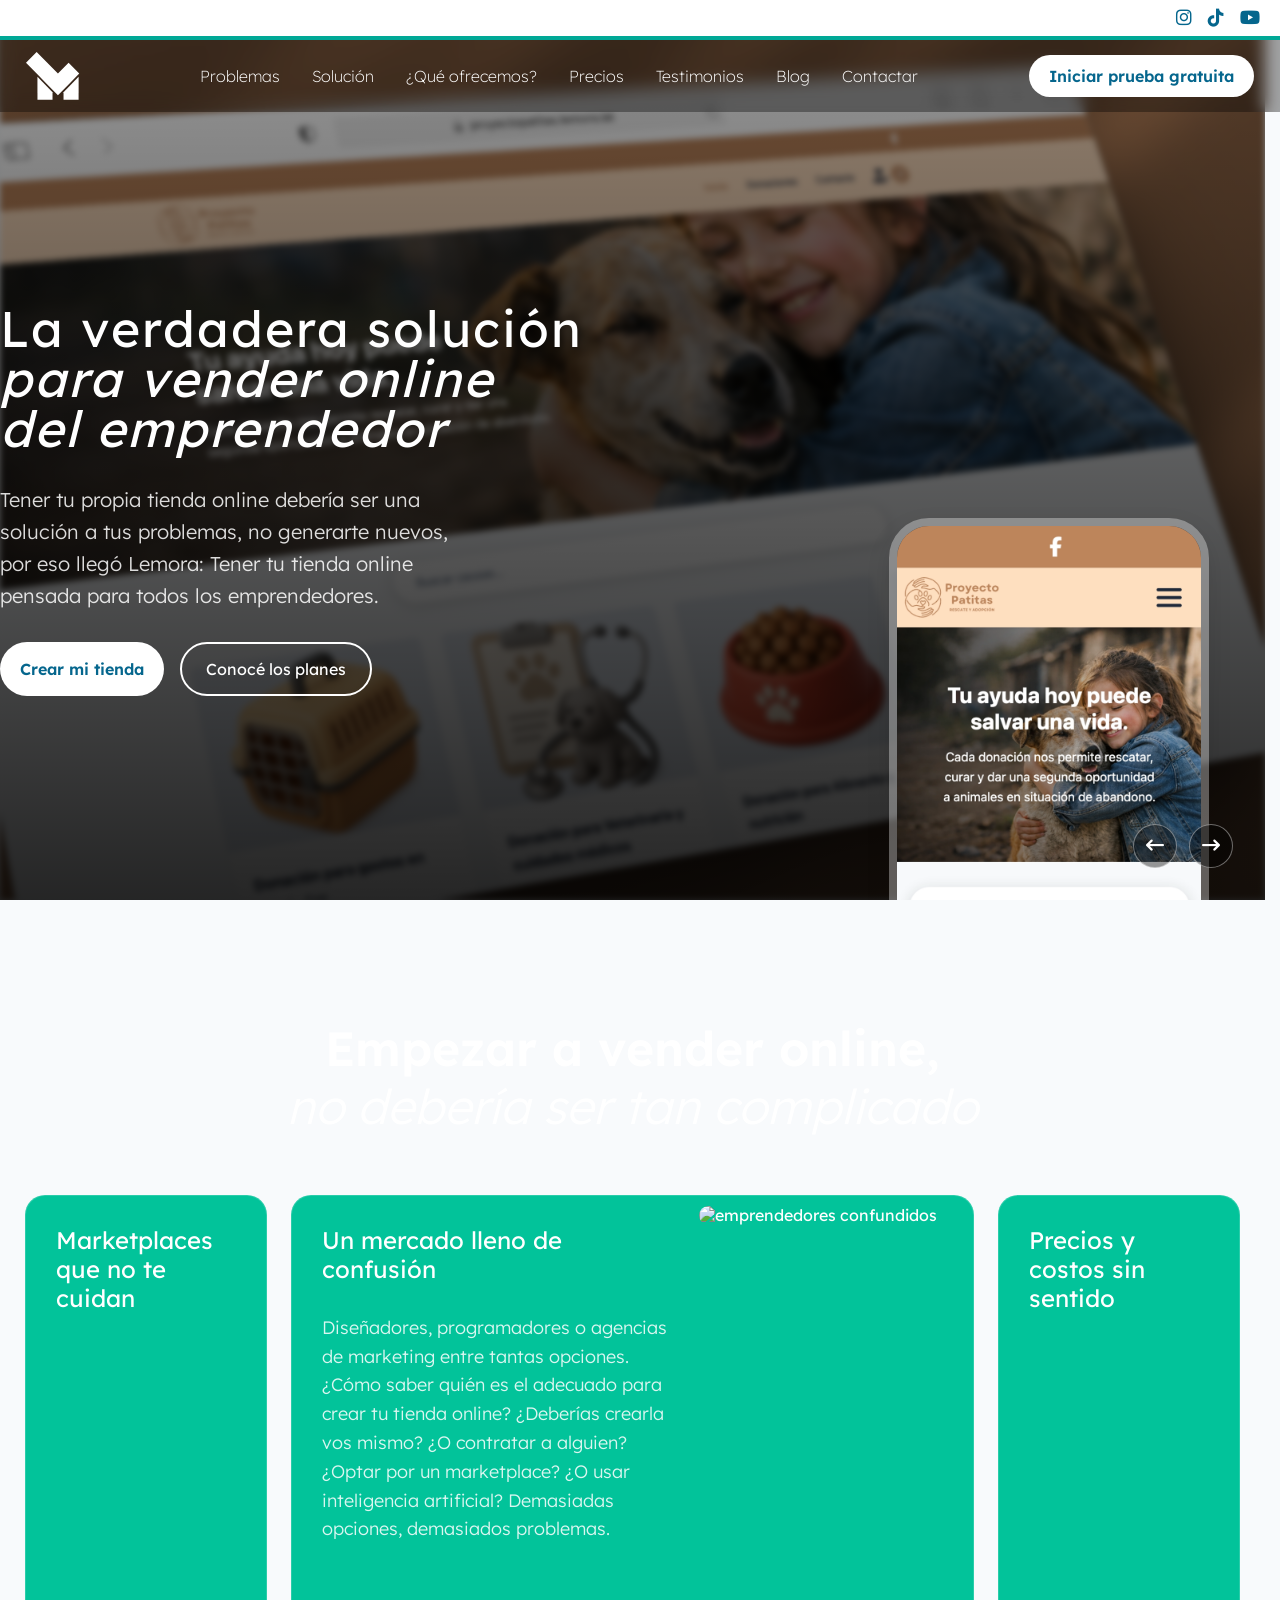
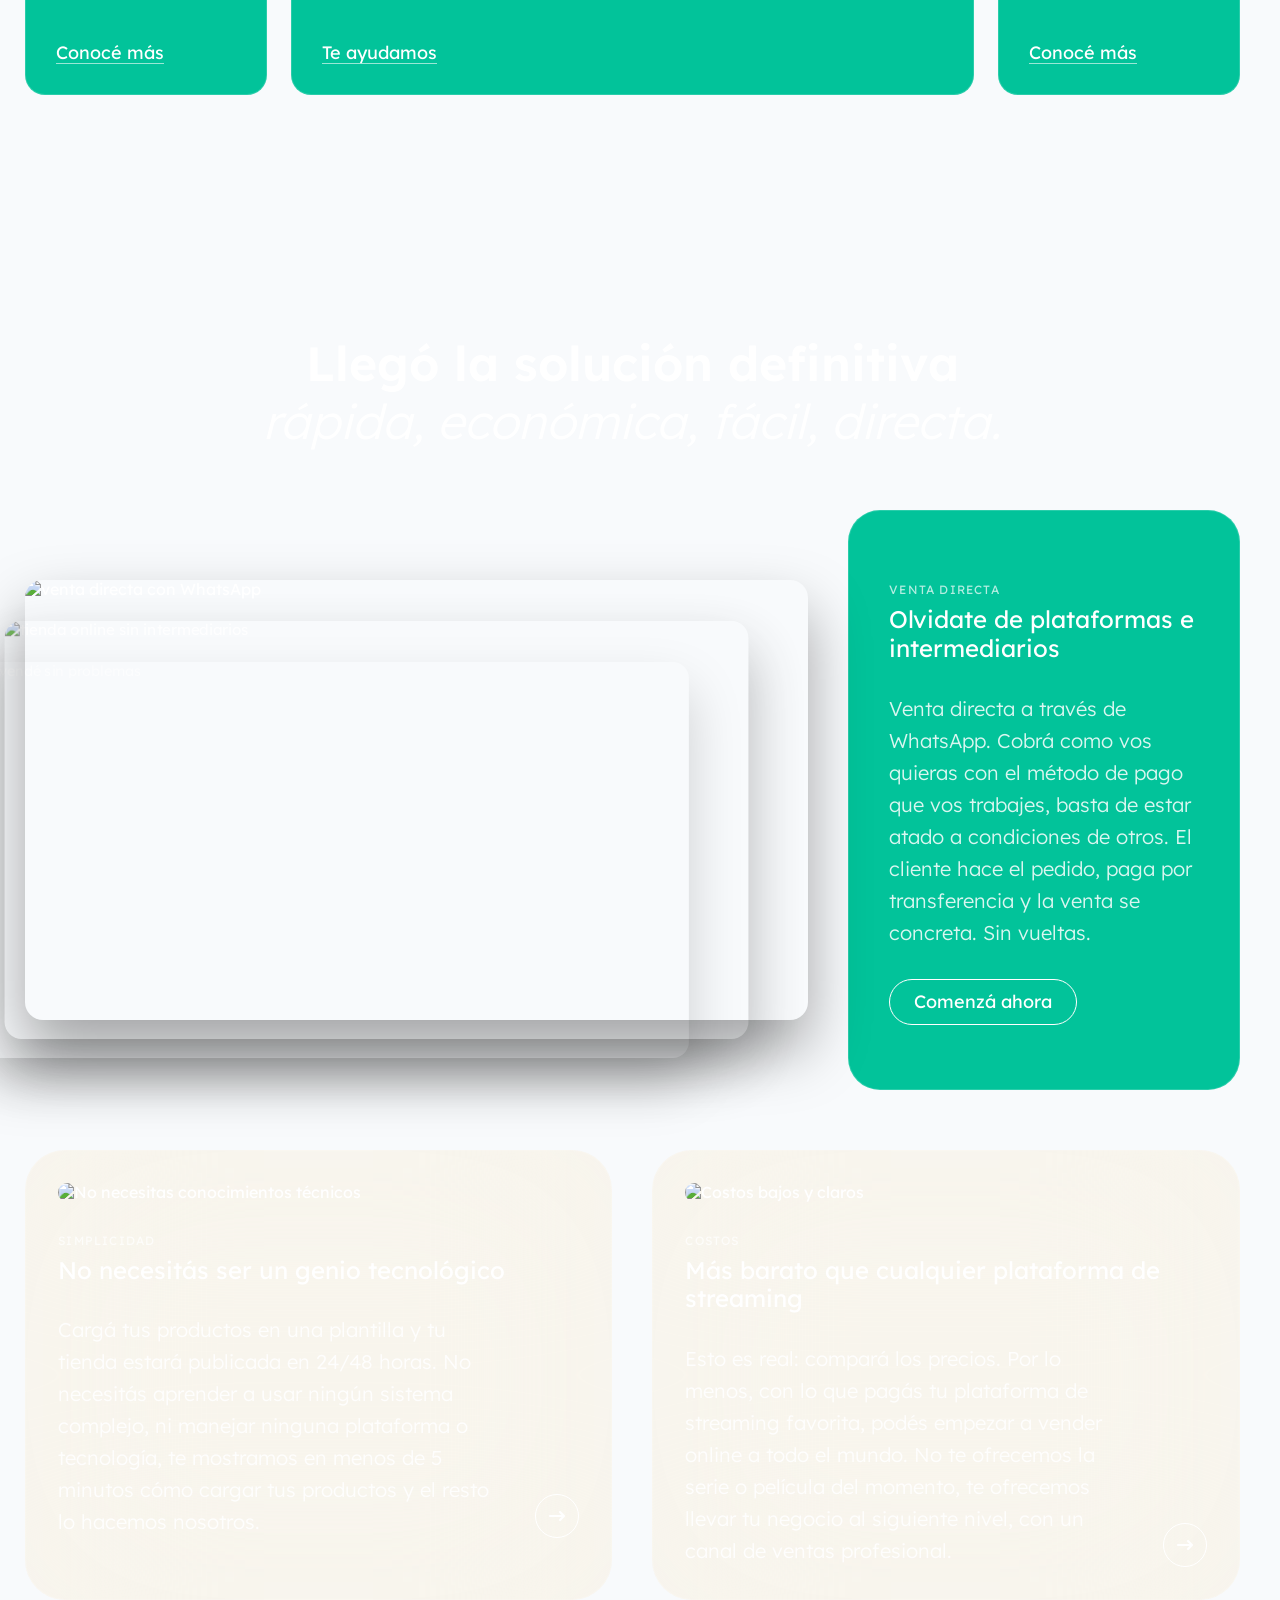
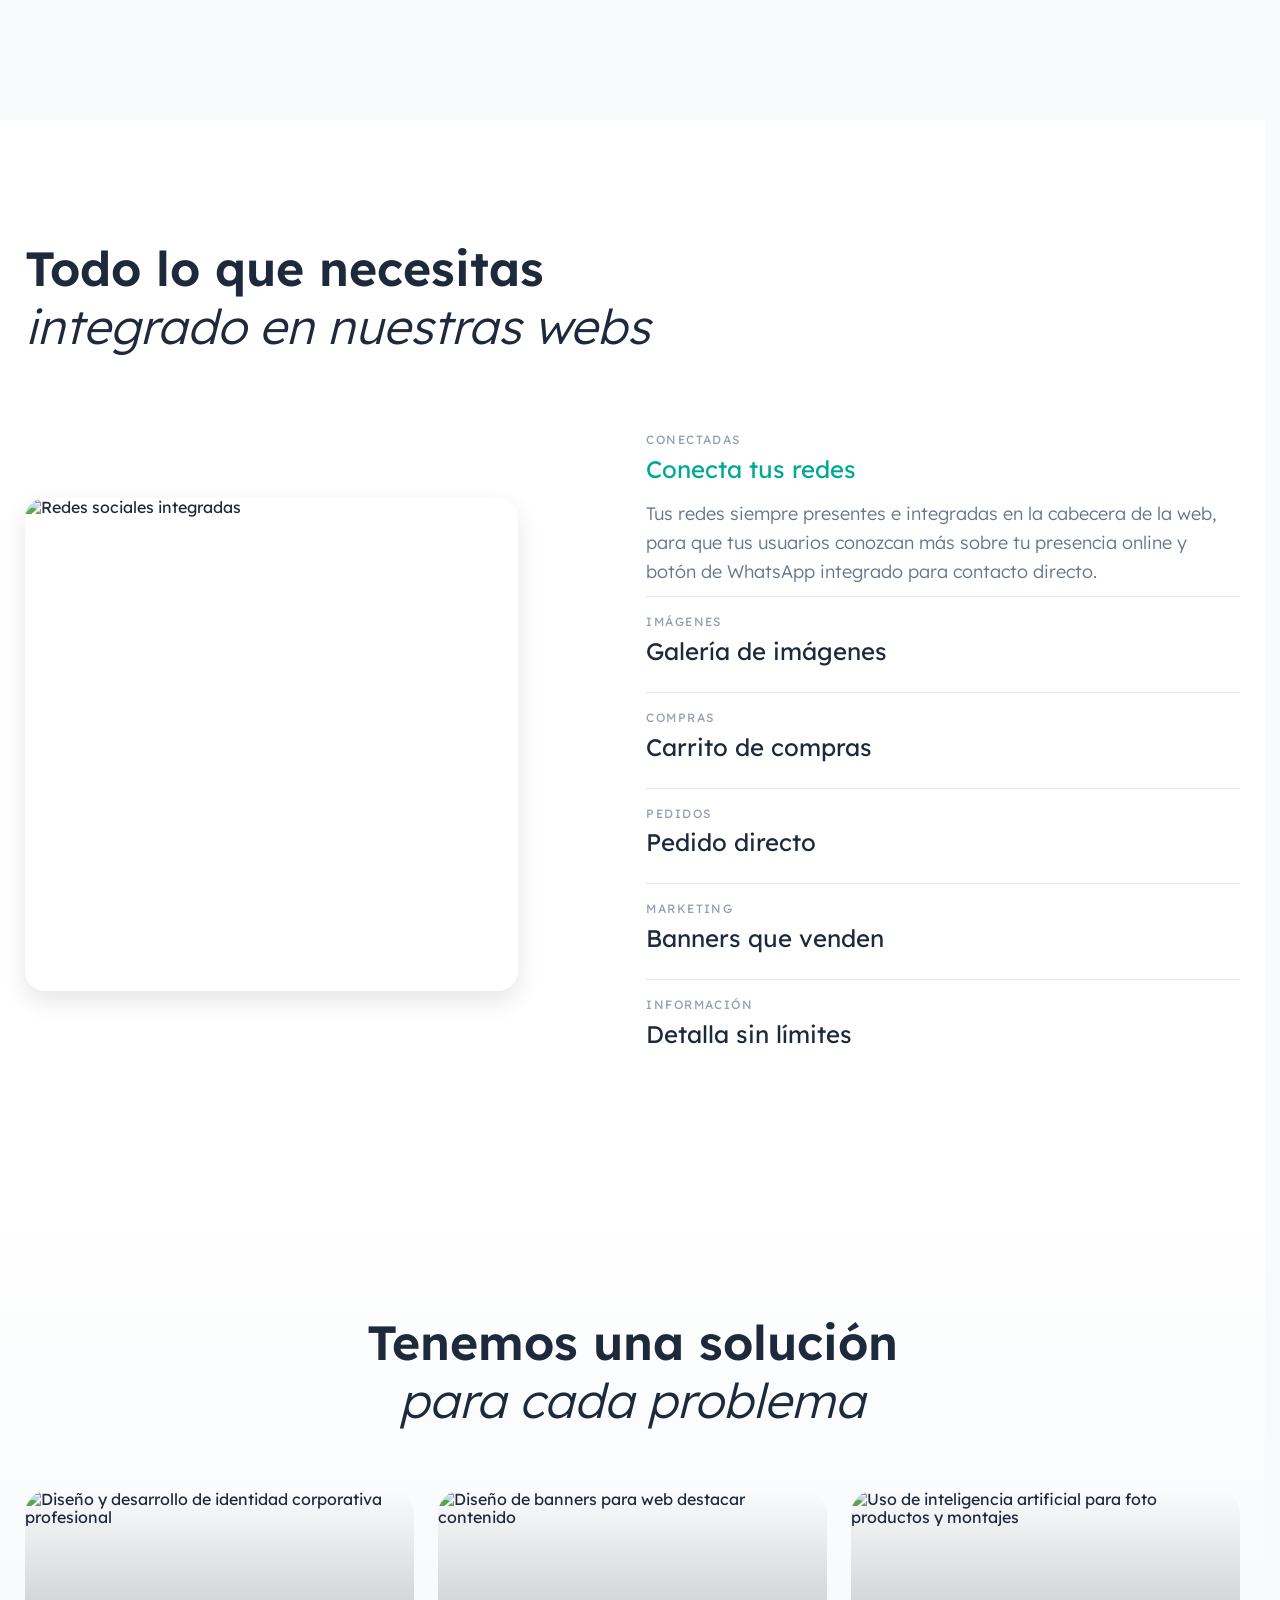
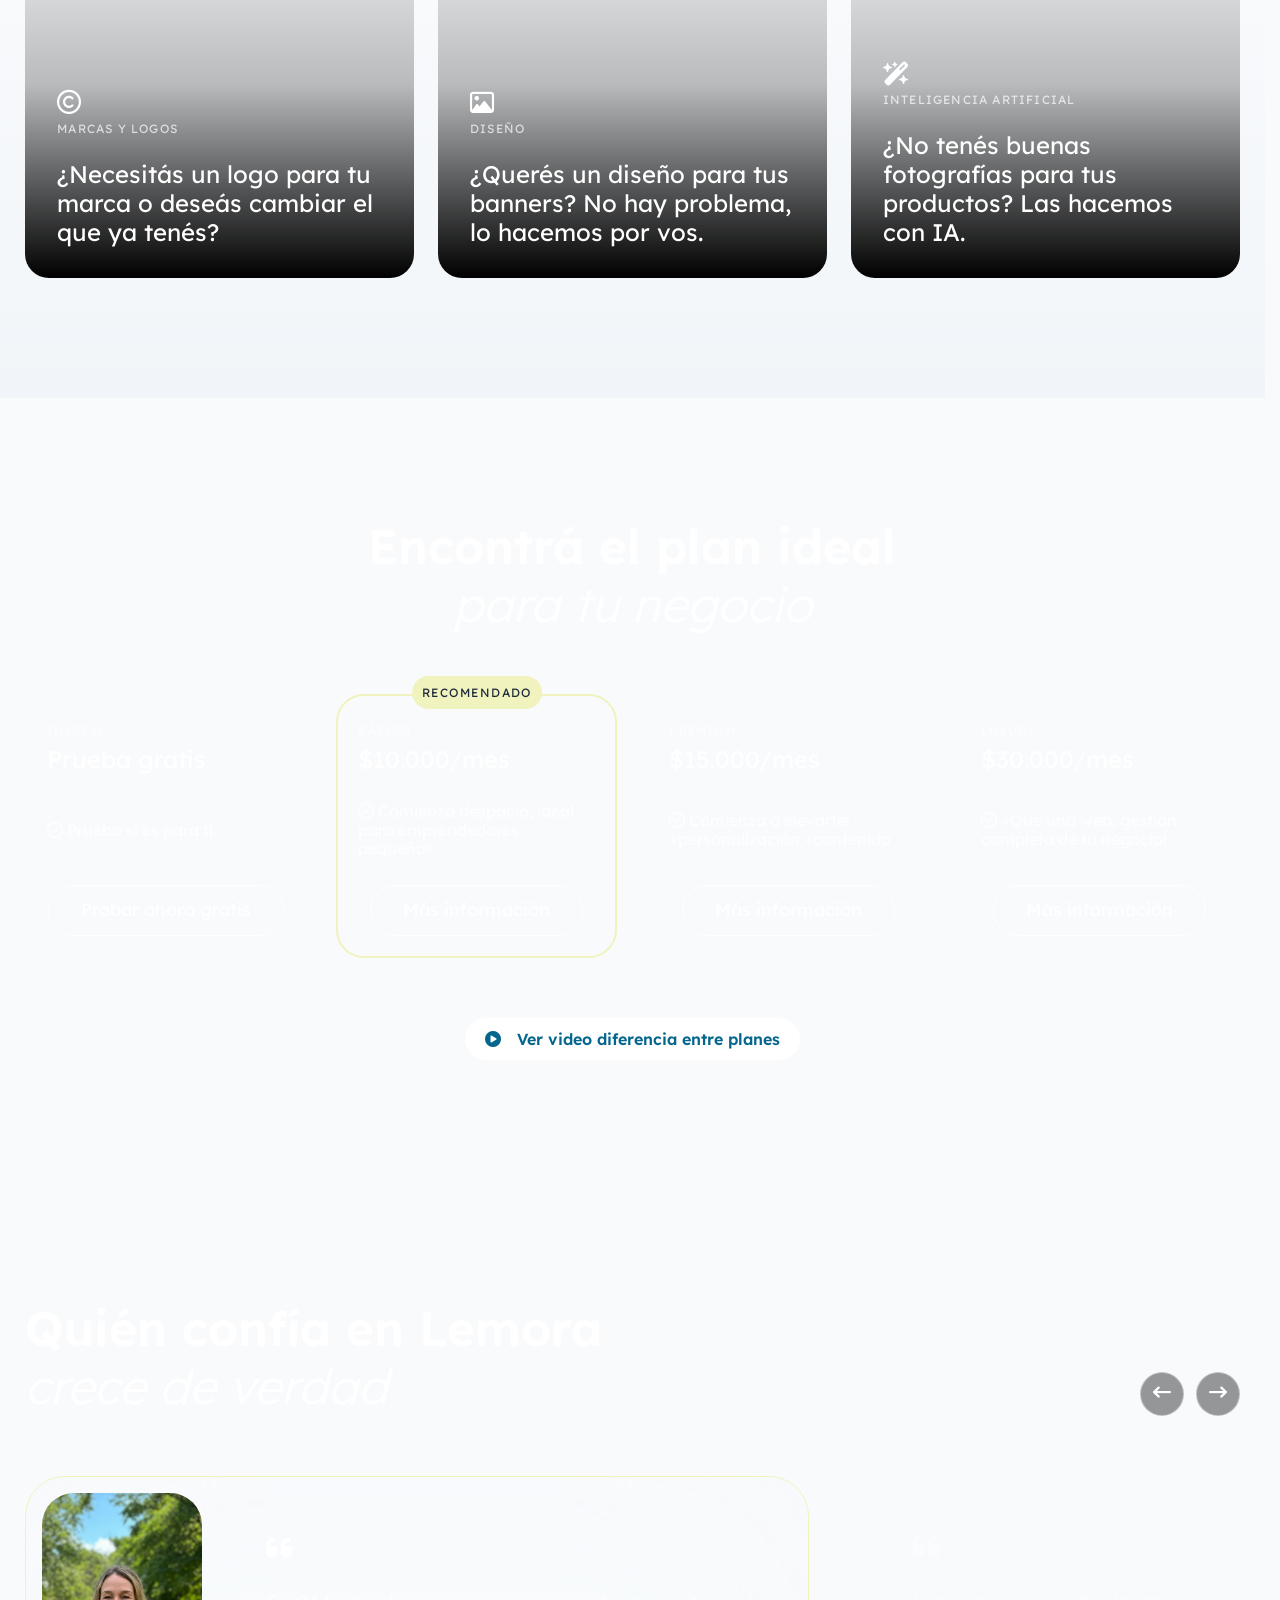
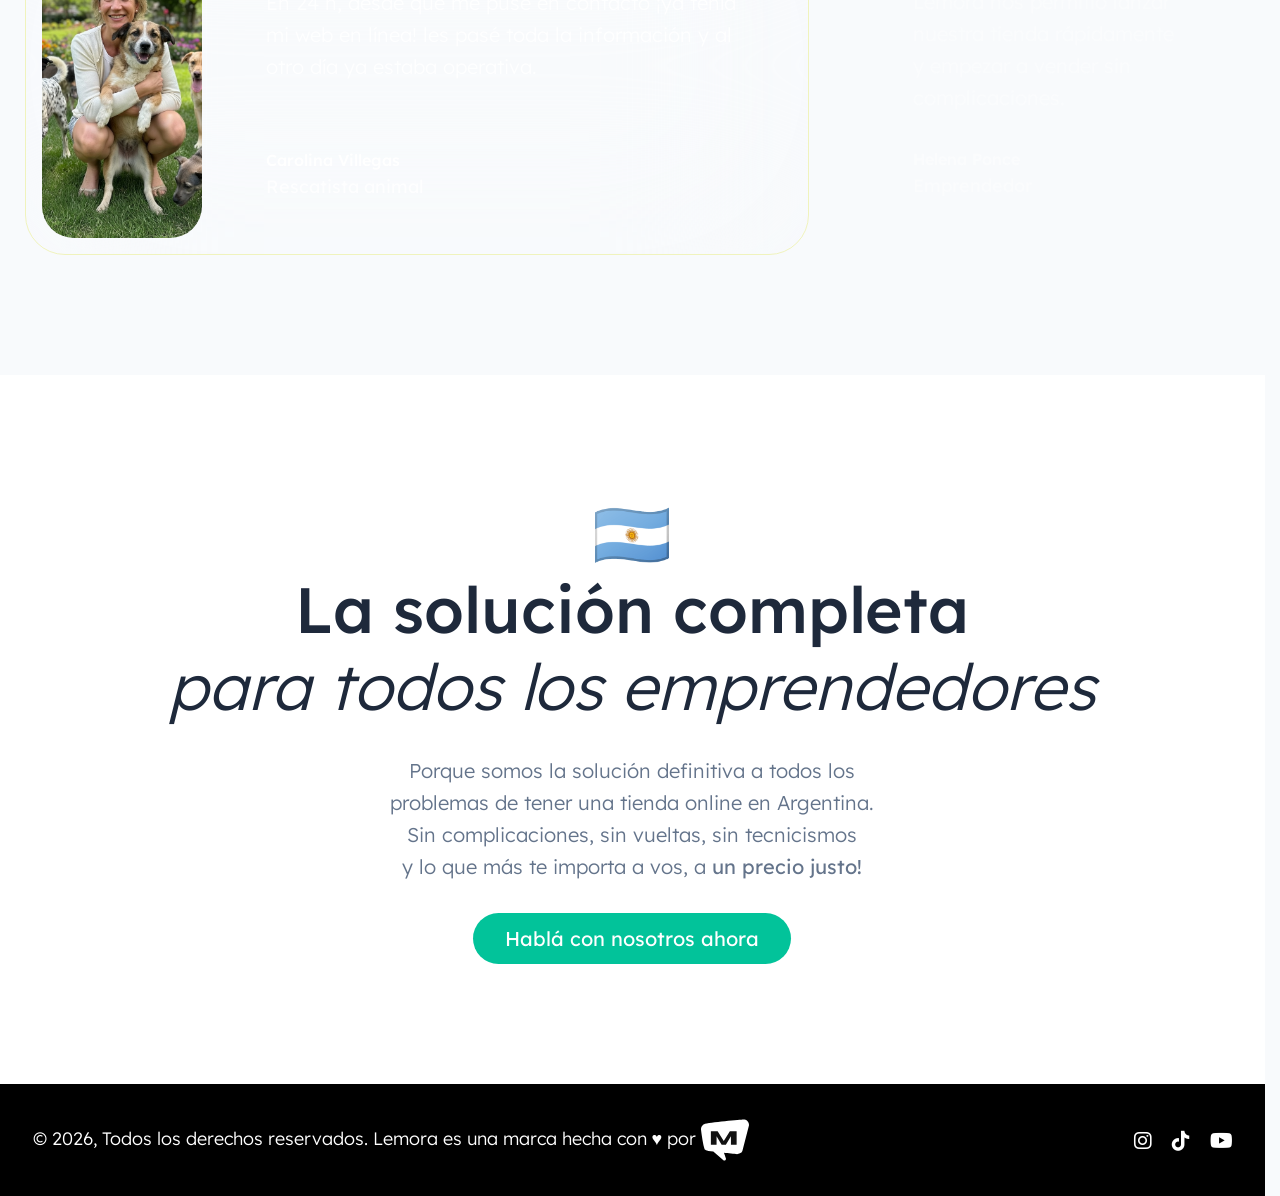
==== commit b59c785c: "fix: 10 mejoras BAJA — theme-color, años dinámicos, heading jerarquía, a11y slider, prefers-reduced-" ====
--- a/index.html
+++ b/index.html
@@ -4,6 +4,7 @@
 <head>
     <meta charset="UTF-8">
     <meta name="viewport" content="width=device-width, initial-scale=1.0">
+    <meta name="theme-color" content="#05668d">
     <title>Lemora - Soluciones rápidas para emprendedores</title>
     <meta name="description" content="Lemora ayuda a emprendedores argentinos a crear tiendas online profesionales con membresía. Catálogos web, dominio, diseño, hosting y soporte incluidos. Probá gratis.">
     <link rel="canonical" href="https://lemora.lat/" />
@@ -66,16 +67,16 @@
 
             <div class="hero-media-slider" id="heroMediaSlider" role="region" aria-roledescription="carrusel" aria-label="Previews de tiendas">
                 <div class="hero-media-slide active">
-                    <img src="/img/slide1-app.png" alt="Preview 1">
+                    <img src="/img/slide1-app.png" alt="Vista previa de tienda online con productos destacados" loading="lazy">
                 </div>
                 <div class="hero-media-slide">
-                    <img src="/img/slide2-app.png" alt="Preview 2">
+                    <img src="/img/slide2-app.png" alt="Vista previa de catálogo de productos con imágenes" loading="lazy">
                 </div>
                 <div class="hero-media-slide">
-                    <img src="/img/slide3-app.png" alt="Preview 3">
+                    <img src="/img/slide3-app.png" alt="Vista previa de tienda con carrito de compras" loading="lazy">
                 </div>
                 <div class="hero-media-slide">
-                    <img src="/img/slide4-app.png" alt="Preview 4">
+                    <img src="/img/slide4-app.png" alt="Vista previa de página de producto con detalles" loading="lazy">
                 </div>
             </div>
 
--- a/css/styles.css
+++ b/css/styles.css
@@ -39,6 +39,11 @@
     --gap-default: 30px;
 }
 
+:focus-visible {
+    outline: 2px solid var(--primary-color);
+    outline-offset: 2px;
+}
+
 /* ===== RESET ===== */
 * {
     margin: 0;
@@ -48,6 +53,21 @@
 
 html {
     scroll-behavior: smooth;
+    scrollbar-gutter: stable;
+}
+
+@media (prefers-reduced-motion: reduce) {
+    html {
+        scroll-behavior: auto;
+    }
+    *,
+    *::before,
+    *::after {
+        animation-duration: 0.01ms !important;
+        animation-iteration-count: 1 !important;
+        transition-duration: 0.01ms !important;
+        scroll-behavior: auto !important;
+    }
 }
 
 body {
@@ -1302,6 +1322,7 @@
         --section-padding: 80px;
         --gap-default: 20px;
         --card-padding: 24px;
+        --text-base: 18px;
     }
 
     .nav {
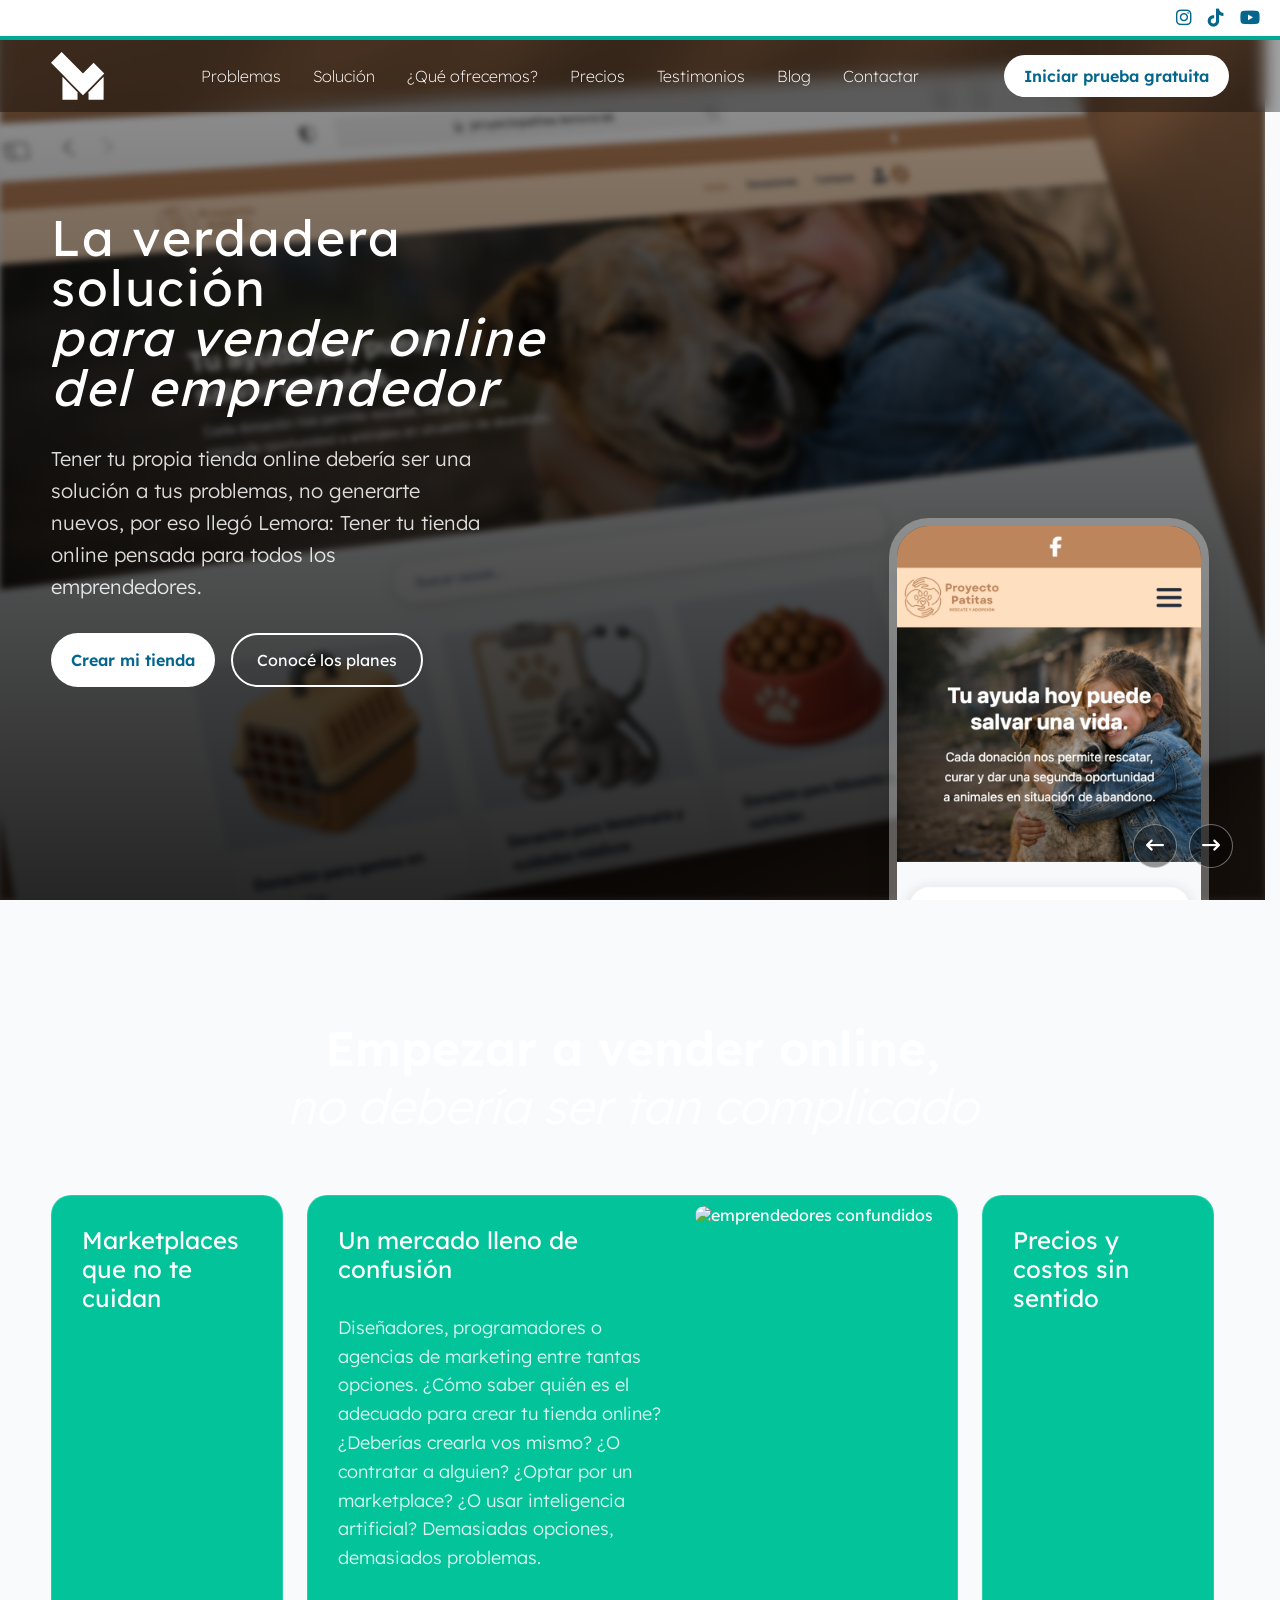
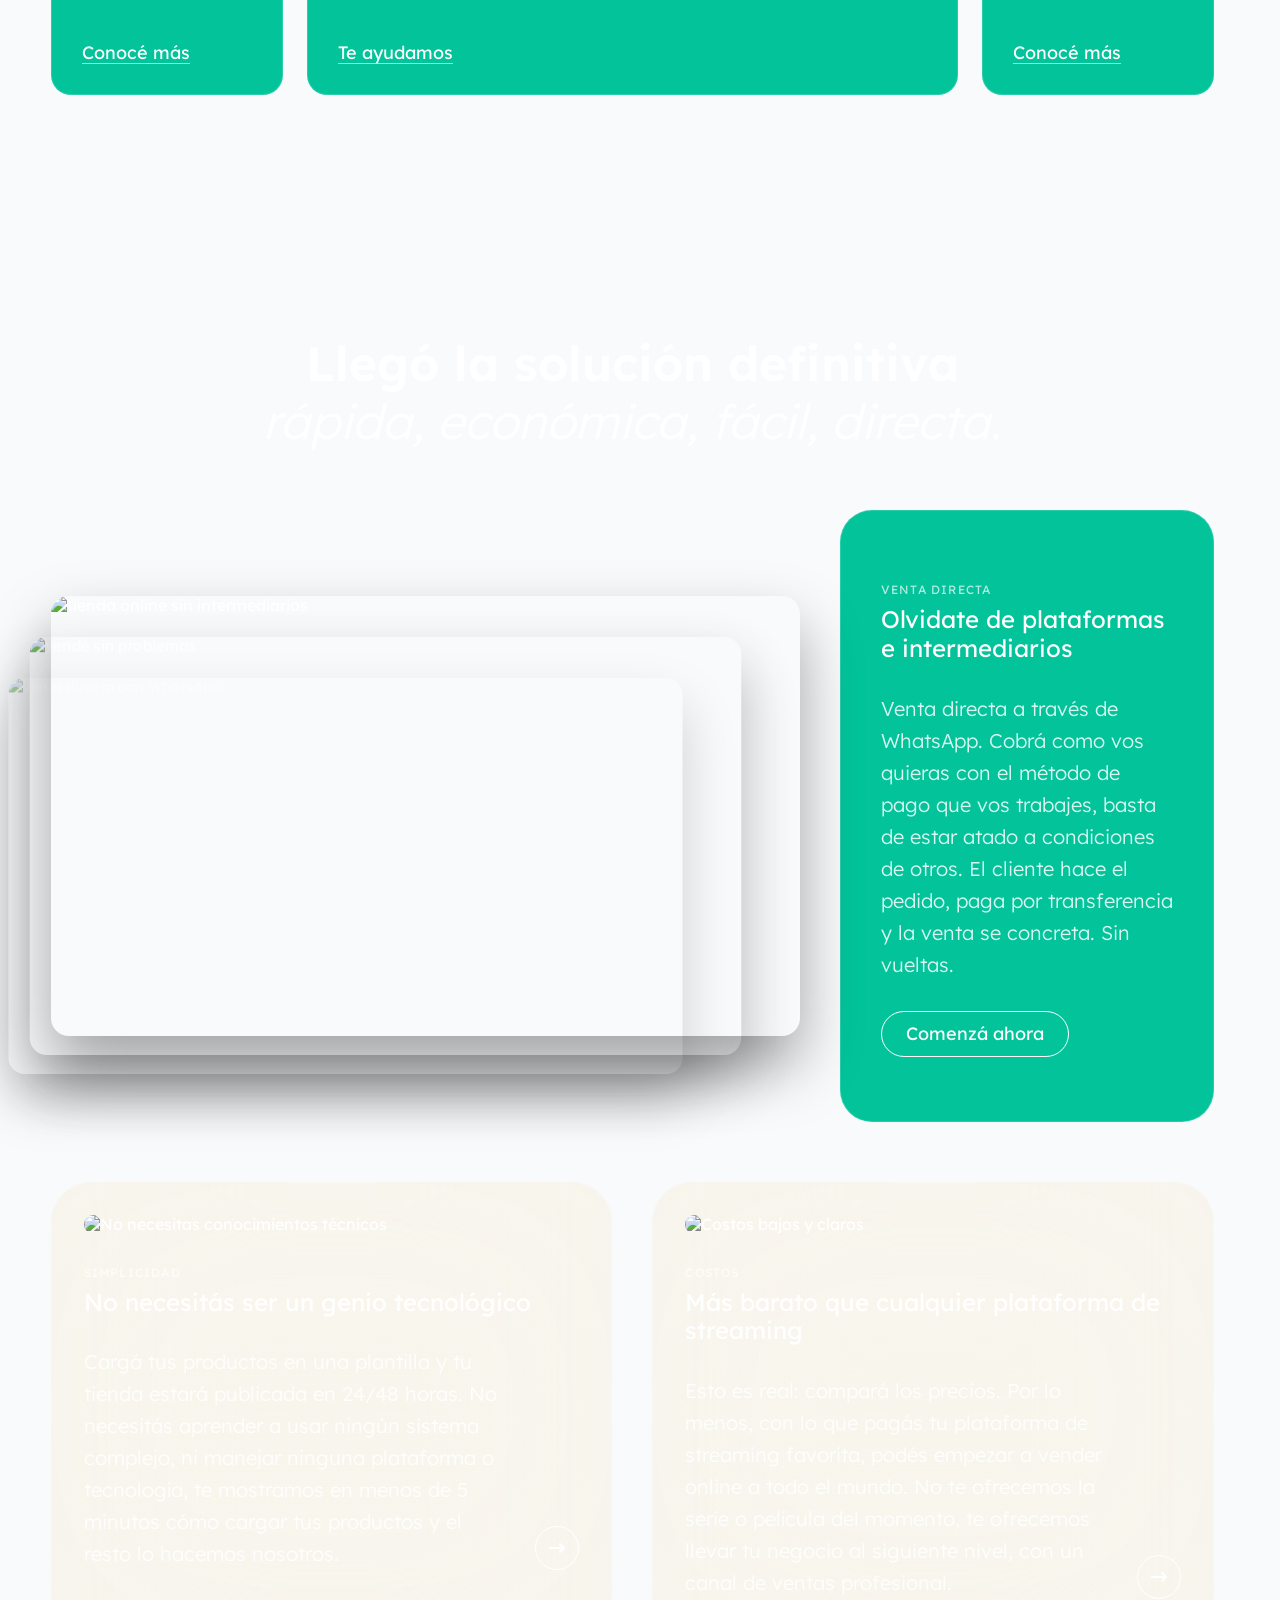
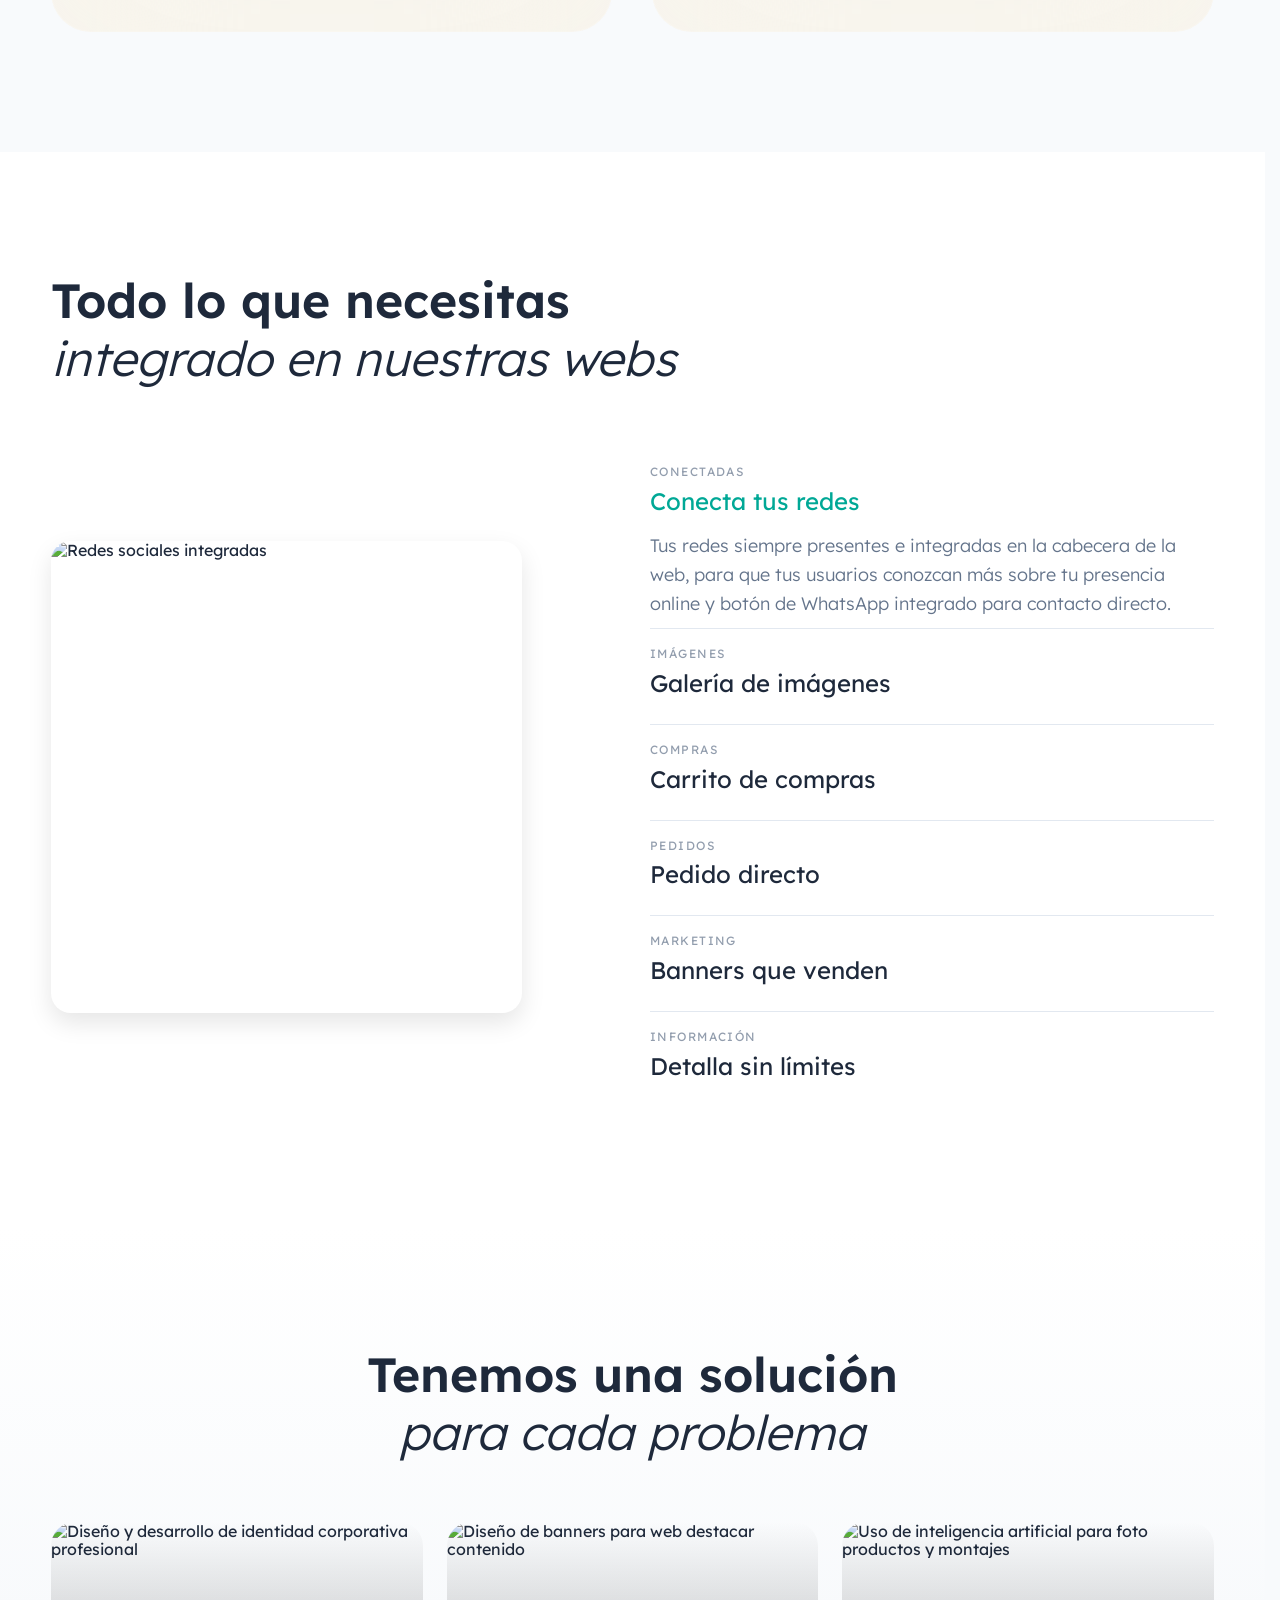
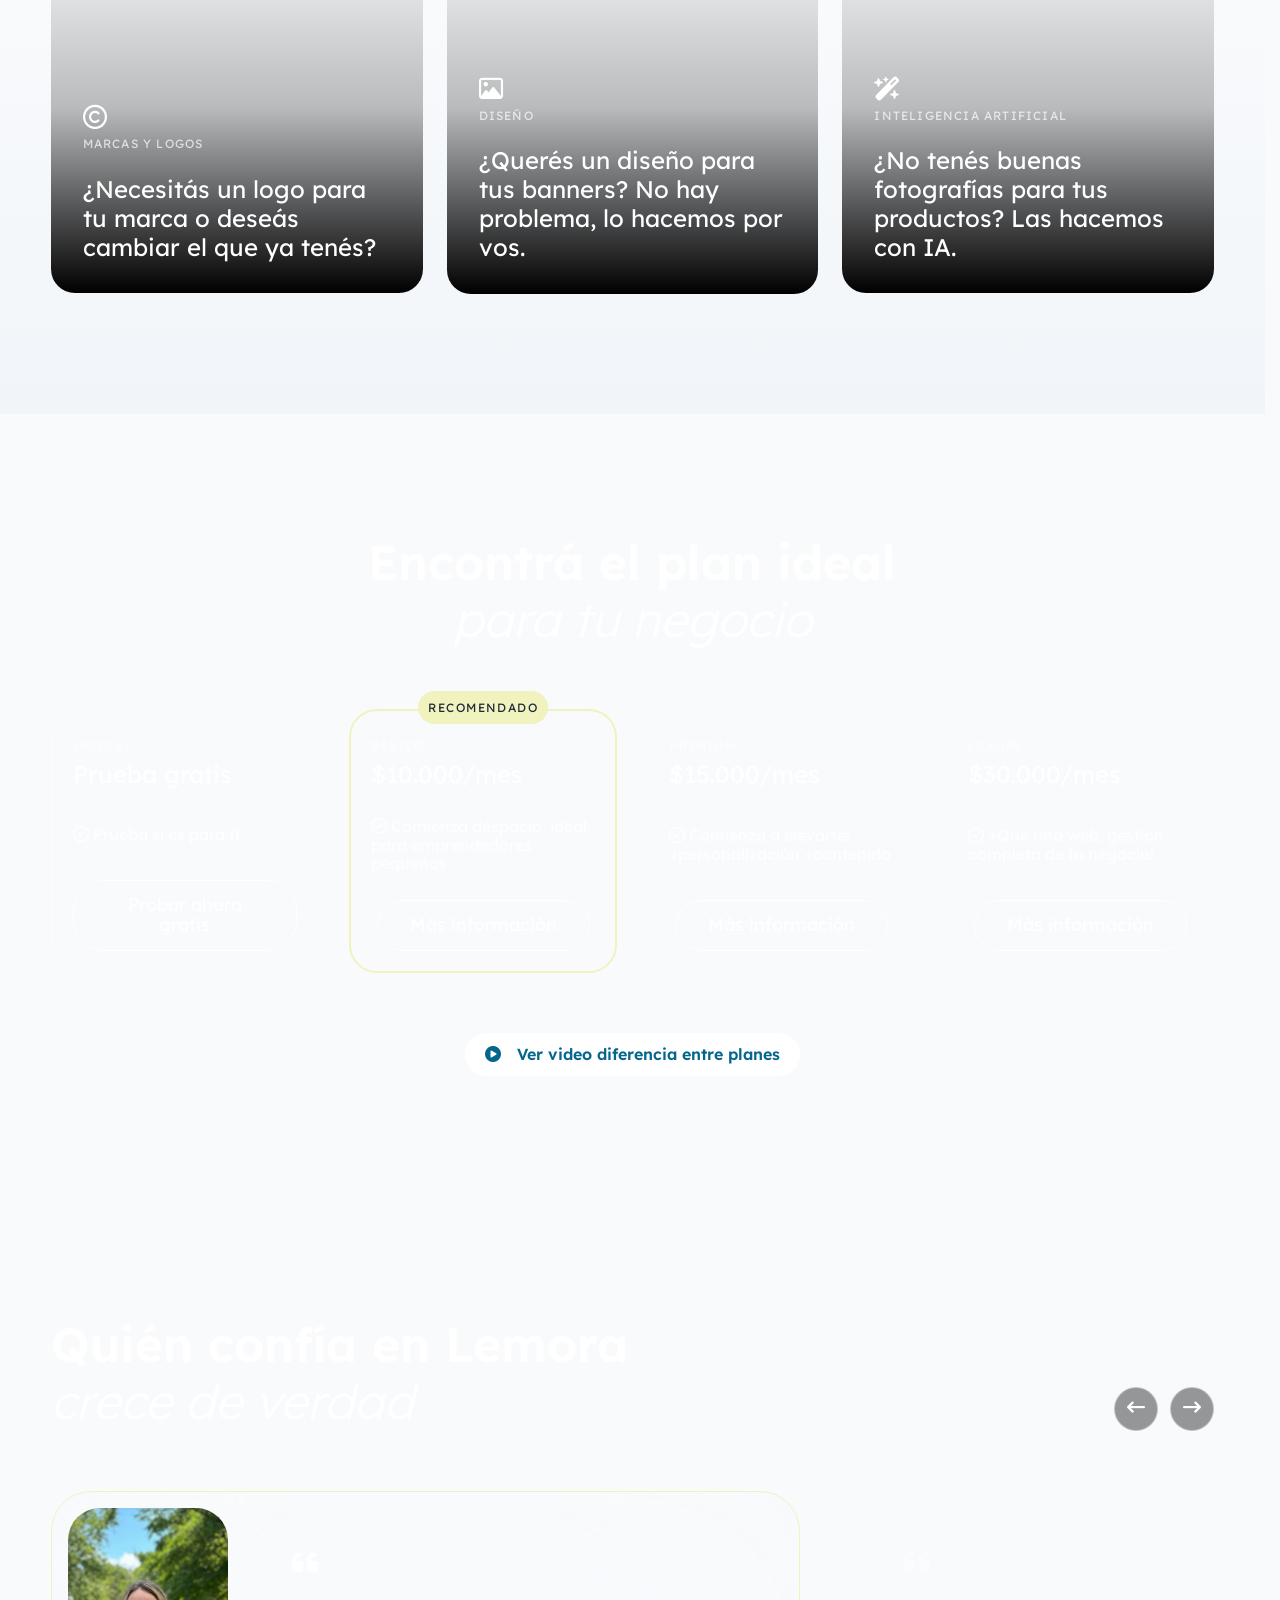
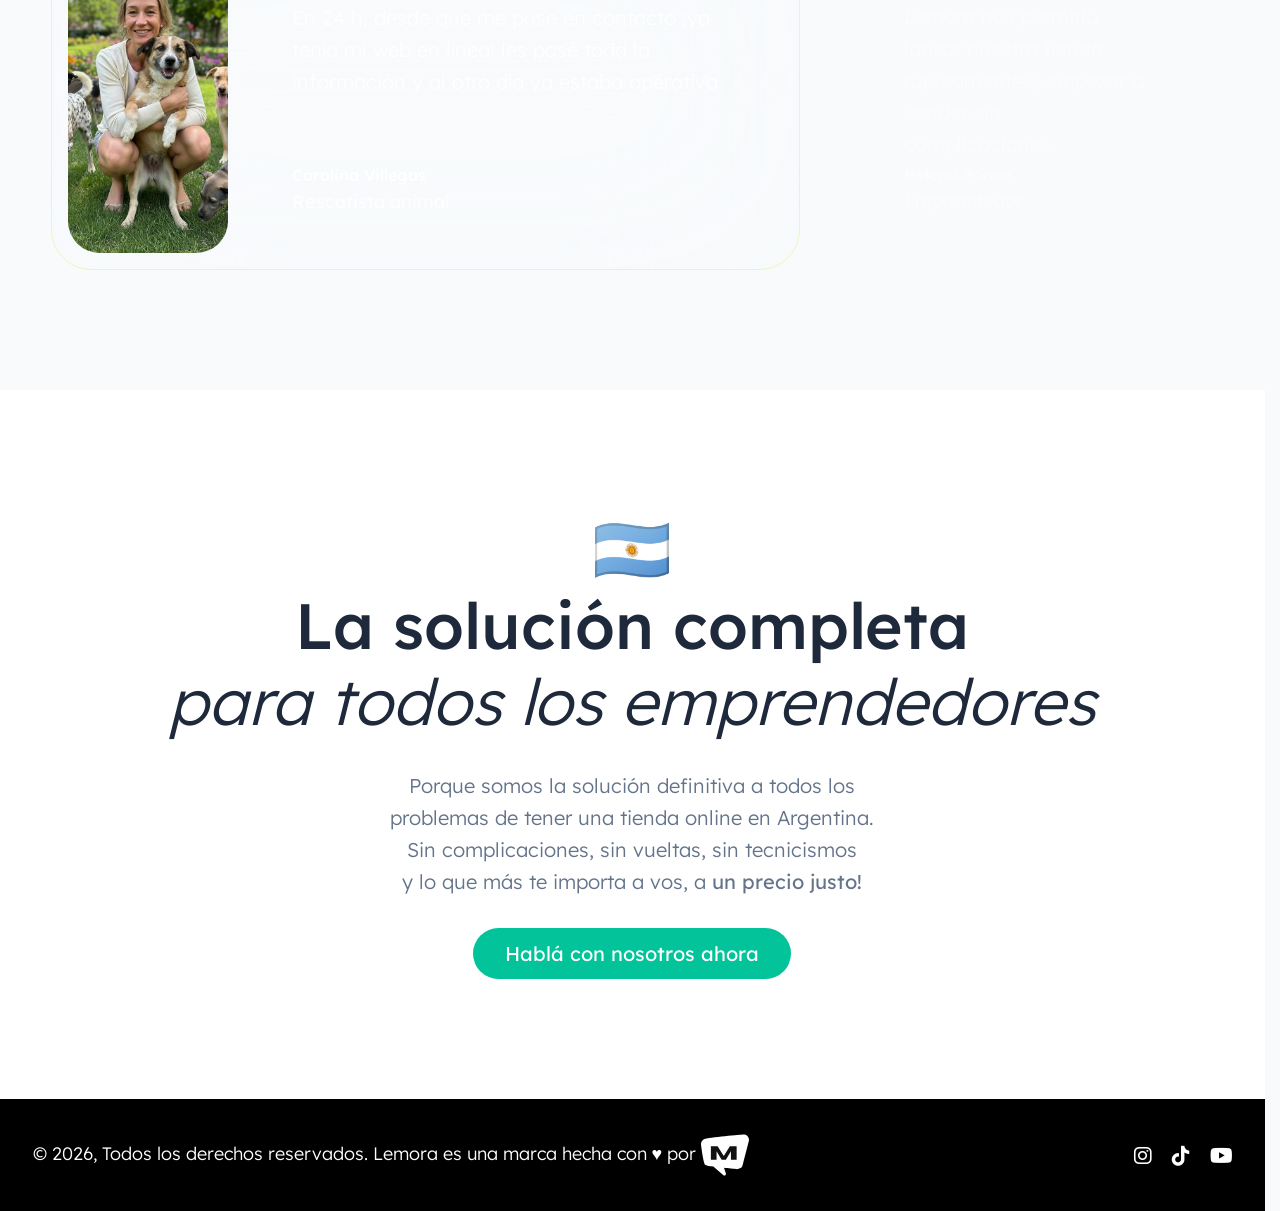
==== commit 5e62b687: "cambios diseño" ====
--- a/index.html
+++ b/index.html
@@ -6,7 +6,8 @@
     <meta name="viewport" content="width=device-width, initial-scale=1.0">
     <meta name="theme-color" content="#05668d">
     <title>Lemora - Soluciones rápidas para emprendedores</title>
-    <meta name="description" content="Lemora ayuda a emprendedores argentinos a crear tiendas online profesionales con membresía. Catálogos web, dominio, diseño, hosting y soporte incluidos. Probá gratis.">
+    <meta name="description"
+        content="Lemora ayuda a emprendedores argentinos a crear tiendas online profesionales con membresía. Catálogos web, dominio, diseño, hosting y soporte incluidos. Probá gratis.">
     <link rel="canonical" href="https://lemora.lat/" />
     <link rel="icon" href="/img/favicon.svg" type="image/svg+xml">
     <link rel="stylesheet" href="css/normalize.css">
@@ -14,11 +15,13 @@
     <link rel="preconnect" href="https://fonts.googleapis.com">
     <link rel="preconnect" href="https://fonts.gstatic.com" crossorigin>
     <link href="https://fonts.googleapis.com/css2?family=Lexend:wght@100..900&display=swap" rel="stylesheet">
-    <link rel="stylesheet" href="https://cdnjs.cloudflare.com/ajax/libs/font-awesome/6.5.1/css/all.min.css" integrity="sha384-t1nt8BQoYMLFN5p42tRAtuAAFQaCQODekUVeKKZrEnEyp4H2R0RHFz0KWpmj7i8g" crossorigin="anonymous">
+    <link rel="stylesheet" href="https://cdnjs.cloudflare.com/ajax/libs/font-awesome/6.5.1/css/all.min.css"
+        integrity="sha384-t1nt8BQoYMLFN5p42tRAtuAAFQaCQODekUVeKKZrEnEyp4H2R0RHFz0KWpmj7i8g" crossorigin="anonymous">
     <meta property="og:type" content="website">
     <meta property="og:url" content="https://lemora.lat/">
     <meta property="og:title" content="Lemora - Soluciones rápidas para emprendedores">
-    <meta property="og:description" content="Lemora ayuda a emprendedores argentinos a crear tiendas online profesionales con membresía. Catálogos web, dominio, diseño, hosting y soporte incluidos. Probá gratis.">
+    <meta property="og:description"
+        content="Lemora ayuda a emprendedores argentinos a crear tiendas online profesionales con membresía. Catálogos web, dominio, diseño, hosting y soporte incluidos. Probá gratis.">
     <meta property="og:image" content="https://lemora.lat/img/logo.svg">
     <meta name="twitter:card" content="summary_large_image">
 </head>
@@ -30,600 +33,629 @@
 
     <main>
 
-    <section class="hero">
-        <div class="hero-slider" id="heroSlider" role="region" aria-roledescription="carrusel" aria-label="Slides destacados">
-            <div class="hero-slide active"></div>
-            <div class="hero-slide"></div>
-            <div class="hero-slide"></div>
-            <div class="hero-slide"></div>
-        </div>
-
-        <div class="hero-overlay"></div>
-
-        <div class="hero-content">
-            <div class="hero-text">
-                <h1>
-                    La verdadera solución<br>
-                    <em>para vender online<br>
-                        del emprendedor</em>
-                </h1>
-
-                <p>
-                    Tener tu propia tienda online debería ser una solución a tus problemas,
-                    no generarte nuevos, por eso llegó Lemora: Tener tu tienda online pensada para todos los
-                    emprendedores.
-                </p>
-
-                <div class="hero-actions">
-                    <a href="#contactar" class="btn-primary">Crear mi tienda</a>
-                    <a href="#precios" class="btn-secondary">Conocé los planes</a>
+        <section class="hero">
+
+            <div class="container">
+
+
+
+                <div class="hero-slider" id="heroSlider" role="region" aria-roledescription="carrusel"
+                    aria-label="Slides destacados">
+                    <div class="hero-slide active"></div>
+                    <div class="hero-slide"></div>
+                    <div class="hero-slide"></div>
+                    <div class="hero-slide"></div>
+                </div>
+
+                <div class="hero-overlay"></div>
+
+                <div class="hero-content">
+                    <div class="hero-text">
+                        <h1>
+                            La verdadera solución<br>
+                            <em>para vender online<br>
+                                del emprendedor</em>
+                        </h1>
+
+                        <p>
+                            Tener tu propia tienda online debería ser una solución a tus problemas,
+                            no generarte nuevos, por eso llegó Lemora: Tener tu tienda online pensada para todos los
+                            emprendedores.
+                        </p>
+
+                        <div class="hero-actions">
+                            <a href="#contactar" class="btn-primary">Crear mi tienda</a>
+                            <a href="#precios" class="btn-secondary">Conocé los planes</a>
+                        </div>
+                    </div>
+
+
+                </div>
+
+                <nav class="hero-arrows" aria-label="Controles del carrusel principal">
+
+                    <div class="hero-media-slider" id="heroMediaSlider" role="region" aria-roledescription="carrusel"
+                        aria-label="Previews de tiendas">
+                        <div class="hero-media-slide active">
+                            <img src="/img/slide1-app.png" alt="Vista previa de tienda online con productos destacados"
+                                loading="lazy">
+                        </div>
+                        <div class="hero-media-slide">
+                            <img src="/img/slide2-app.png" alt="Vista previa de catálogo de productos con imágenes"
+                                loading="lazy">
+                        </div>
+                        <div class="hero-media-slide">
+                            <img src="/img/slide3-app.png" alt="Vista previa de tienda con carrito de compras"
+                                loading="lazy">
+                        </div>
+                        <div class="hero-media-slide">
+                            <img src="/img/slide4-app.png" alt="Vista previa de página de producto con detalles"
+                                loading="lazy">
+                        </div>
+                    </div>
+
+                    <button class="arrow prev" aria-label="Slide anterior"><i class="fa-solid fa-arrow-left-long"
+                            aria-hidden="true"></i></button>
+                    <button class="arrow next" aria-label="Slide siguiente"><i class="fa-solid fa-arrow-right-long"
+                            aria-hidden="true"></i></button>
+                </nav>
+                </div>
+        </section>
+
+
+        <section class="bg problemas" id="problemas">
+            <div class="container">
+                <div class="problemas-header">
+                    <h2>
+                        Empezar a vender online,<br>
+                        <em>no debería ser tan complicado</em>
+                    </h2>
+                </div>
+
+                <div class="problemas-cards">
+                    <article class="problema-card">
+                        <div class="problema-content">
+                            <h3>Marketplaces que no te cuidan</h3>
+                            <p>
+                                Reclamos injustos, devoluciones falsas
+                                y pérdidas de producto y dinero. A eso se enfrentan miles de usuarios
+                                vendiendo sus productos cada día en plataformas que JAMÁS te ayudan en nada,
+                                eso termina hoy con Lemora, tomando el control total de tu negocio.
+                            </p>
+                            <a href="#ecosistema">Conocé más</a>
+                        </div>
+                        <div class="problema-media desk">
+                            <img loading="lazy" src="/img/marketplace.png" alt="marketplace que no te cuida">
+                        </div>
+                        <div class="problema-media movil">
+                            <img loading="lazy" src="/img/marketplace-min.png" alt="marketplace que no te cuida">
+                        </div>
+                    </article>
+
+                    <article class="problema-card active">
+                        <div class="problema-content">
+                            <h3>Un mercado lleno de confusión</h3>
+                            <p>Diseñadores, programadores o agencias de marketing entre tantas opciones.
+                                ¿Cómo saber quién es el adecuado para crear tu tienda online?
+                                ¿Deberías crearla vos mismo? ¿O contratar a alguien?
+                                ¿Optar por un marketplace? ¿O usar inteligencia artificial?
+                                Demasiadas opciones, demasiados problemas.
+                            </p>
+                            <a href="#ecosistema">Te ayudamos</a>
+                        </div>
+                        <div class="problema-media">
+                            <img loading="lazy" src="/img/emprendedora.png" alt="emprendedores confundidos">
+                        </div>
+                    </article>
+
+                    <article class="problema-card">
+                        <div class="problema-content">
+                            <h3>Precios y costos sin sentido</h3>
+                            <p>
+                                ¿Por qué los costos varían tanto si todos ofrecen el mismo servicio?
+                                Entre diseñadores, programadores y agencias no hay un valor fijo para sus servicios,
+                                Los marketplaces te cobran comisiones por ventas absurdas, además del mantenimiento,
+                                los costos para una tienda online son muy altos en nuestro país.
+                            </p>
+                            <a href="#ecosistema">Conocé más</a>
+                        </div>
+                        <div class="problema-media">
+                            <img loading="lazy" src="/img/presupuestos.png" alt="presupuestos altos y confusos">
+                        </div>
+                    </article>
                 </div>
             </div>
 
 
-        </div>
-
-            <nav class="hero-arrows" aria-label="Controles del carrusel principal">
-
-            <div class="hero-media-slider" id="heroMediaSlider" role="region" aria-roledescription="carrusel" aria-label="Previews de tiendas">
-                <div class="hero-media-slide active">
-                    <img src="/img/slide1-app.png" alt="Vista previa de tienda online con productos destacados" loading="lazy">
-                </div>
-                <div class="hero-media-slide">
-                    <img src="/img/slide2-app.png" alt="Vista previa de catálogo de productos con imágenes" loading="lazy">
-                </div>
-                <div class="hero-media-slide">
-                    <img src="/img/slide3-app.png" alt="Vista previa de tienda con carrito de compras" loading="lazy">
-                </div>
-                <div class="hero-media-slide">
-                    <img src="/img/slide4-app.png" alt="Vista previa de página de producto con detalles" loading="lazy">
+            <div class="soluciones container" id="solucion">
+
+                <h2 class="soluciones-title">
+                    Llegó la solución definitiva<br>
+                    <em>rápida, económica, fácil, directa.</em>
+                </h2>
+
+                <!-- Fila superior -->
+                <div class="soluciones-top">
+
+                    <!-- Stack visual -->
+                    <div class="store-stack">
+                        <div class="stack-item stack-front">
+                            <img loading="lazy" src="/img/solucion1.png" alt="venta directa con WhatsApp">
+                        </div>
+                        <div class="stack-item stack-middle">
+                            <img loading="lazy" src="/img/solucion2.png" alt="tienda online sin intermediarios">
+                        </div>
+                        <div class="stack-item stack-back">
+                            <img loading="lazy" src="/img/solucion3.png" alt="vendé sin problemas">
+                        </div>
+                    </div>
+
+                    <!-- Card texto -->
+                    <div class="soluciones-card">
+                        <div class="titular">
+                            <span class="badge">Venta directa</span>
+                            <h3>Olvidate de plataformas e intermediarios</h3>
+                        </div>
+                        <p>
+                            Venta directa a través de WhatsApp. Cobrá como vos quieras con el método de pago
+                            que vos trabajes, basta de estar atado a condiciones de otros.
+                            El cliente hace el pedido, paga por transferencia y la venta se concreta. Sin vueltas.
+                        </p>
+                        <a href="#precios" class="btn-outline">Comenzá ahora</a>
+                    </div>
+
+                </div>
+
+                <!-- Fila inferior -->
+                <div class="soluciones-bottom">
+
+                    <div class="info-card">
+                        <div class="info-media">
+                            <img loading="lazy" src="/img/solucion4.png" alt="No necesitas conocimientos técnicos">
+                        </div>
+                        <div class="info-content">
+                            <div class="titular">
+                                <span class="badge">Simplicidad</span>
+                                <h3>No necesitás ser un genio tecnológico</h3>
+                            </div>
+                            <div class="flex">
+                                <p>
+                                    Cargá tus productos en una plantilla y tu tienda estará publicada en 24/48 horas.
+                                    No necesitás aprender a usar ningún sistema complejo, ni manejar ninguna plataforma
+                                    o tecnología,
+                                    te mostramos en menos de 5 minutos cómo cargar tus productos y el resto lo hacemos
+                                    nosotros.
+                                </p>
+                                <a href="#precios" class="arrow-link"> <i class="fa-solid fa-arrow-right-long"
+                                        aria-hidden="true"></i></a>
+                            </div>
+                        </div>
+                    </div>
+
+                    <div class="info-card">
+                        <div class="info-media">
+                            <img loading="lazy" src="/img/solucion5.png" alt="Costos bajos y claros">
+                        </div>
+                        <div class="info-content">
+                            <div class="titular">
+                                <span class="badge">Costos</span>
+                                <h3>Más barato que cualquier plataforma de streaming</h3>
+                            </div>
+
+                            <div class="flex">
+                                <p>
+                                    Esto es real: compará los precios. Por lo menos, con lo que pagás tu plataforma de
+                                    streaming favorita,
+                                    podés empezar a vender online a todo el mundo.
+                                    No te ofrecemos la serie o película del
+                                    momento,
+                                    te ofrecemos llevar tu negocio al siguiente nivel, con un canal de ventas
+                                    profesional.
+                                </p>
+                                <a href="#precios" class="arrow-link"> <i class="fa-solid fa-arrow-right-long"
+                                        aria-hidden="true"></i></a>
+                            </div>
+                        </div>
+                    </div>
+
                 </div>
             </div>
 
-            <button class="arrow prev" aria-label="Slide anterior"><i class="fa-solid fa-arrow-left-long" aria-hidden="true"></i></button>
-            <button class="arrow next" aria-label="Slide siguiente"><i class="fa-solid fa-arrow-right-long" aria-hidden="true"></i></button>
-        </nav>
-    </section>
-
-
-    <section class="bg problemas" id="problemas">
-        <div class="container">
-            <div class="problemas-header">
-                <h2>
-                    Empezar a vender online,<br>
-                    <em>no debería ser tan complicado</em>
-                </h2>
+        </section>
+
+
+        <section class="caracteristicas-section" id="ecosistema">
+            <div class="container">
+
+                <header class="caracteristicas-header">
+                    <h2>
+                        Todo lo que necesitas<br>
+                        <em>integrado en nuestras webs</em>
+                    </h2>
+                </header>
+
+                <div class="caracteristicas-grid">
+
+                    <!-- Galería -->
+                    <div class="caracteristicas-gallery" role="region" aria-roledescription="carrusel"
+                        aria-label="Características de las tiendas">
+                        <div class="gallery-track">
+                            <img loading="lazy" src="/img/redes.png" alt="Redes sociales integradas">
+                            <img loading="lazy" src="/img/galeria.png" alt="Galería de imágenes full screen">
+                            <img loading="lazy" src="/img/carrito.png" alt="Carrito de compras">
+                            <img loading="lazy" src="/img/pedidos.png" alt="Pedidos directos a Whatsapp">
+                            <img loading="lazy" src="/img/banners.png" alt="Banners personalizados en plan premium">
+                            <img loading="lazy" src="/img/preguntas.png"
+                                alt="Página de preguntas frecuentes en plan premium">
+                        </div>
+                    </div>
+
+                    <!-- Controladores -->
+                    <div class="caracteristicas-controls">
+
+                        <button class="control-item active" data-index="0">
+                            <div class="titular">
+                                <span class="badge">Conectadas</span>
+                                <h3>Conecta tus redes</h3>
+                            </div>
+                            <p>Tus redes siempre presentes e integradas en la cabecera de la web, para que tus usuarios
+                                conozcan más sobre tu presencia online y botón de WhatsApp integrado para contacto
+                                directo.
+                            </p>
+                        </button>
+
+                        <button class="control-item" data-index="1">
+                            <div class="titular">
+                                <span class="badge">Imágenes</span>
+                                <h3>Galería de imágenes</h3>
+                            </div>
+                            <p>Galería de imágenes para que muestres tus productos de forma detallada,
+                                sin límite, miralos en pantalla completa, hacé zoom y navegá entre ellas.
+                            </p>
+                        </button>
+
+                        <button class="control-item" data-index="2">
+                            <div class="titular">
+                                <span class="badge">Compras</span>
+                                <h3>Carrito de compras</h3>
+                            </div>
+                            <p>Carrito de compras integrado, olvidate de cálculos en tus pedidos, el sistema suma
+                                cantidad
+                                de productos y el cálculo total a pagar.
+                            </p>
+                        </button>
+
+                        <button class="control-item" data-index="3">
+                            <div class="titular">
+                                <span class="badge">Pedidos</span>
+                                <h3>Pedido directo</h3>
+                            </div>
+                            <p>Recibe todos los datos del cliente directo a WhatsApp, es todo lo que necesitas.
+                                Aguardá la transferencia y completá la venta, sin intermediarios ni esperas
+                                innecesarias.
+                            </p>
+                        </button>
+
+                        <button class="control-item" data-index="4">
+                            <div class="titular">
+                                <span class="badge">Marketing</span>
+                                <h3>Banners que venden</h3>
+                            </div>
+                            <p>Destacá tu sitio con ofertas, promociones o descuentos con nuestros banners diseñados
+                                para
+                                captar la
+                                atención de tus visitas y convertirlos en clientes. <strong>Exclusivos para el paquete
+                                    premium*</strong>
+                            </p>
+                        </button>
+
+                        <button class="control-item" data-index="5">
+                            <div class="titular">
+                                <span class="badge">Información</span>
+                                <h3>Detalla sin límites</h3>
+                            </div>
+                            <p>Página de preguntas frecuentes para responder a todas las consultas sobre tu tienda:
+                                pedidos, pagos, envíos, productos, devoluciones, cambios, contacto y soporte de tu
+                                tienda.
+                                <strong>Exclusivos para el paquete premium*</strong>
+                            </p>
+                        </button>
+
+                    </div>
+                </div>
             </div>
-
-            <div class="problemas-cards">
-                <article class="problema-card">
-                    <div class="problema-content">
-                        <h3>Marketplaces que no te cuidan</h3>
-                        <p>
-                            Reclamos injustos, devoluciones falsas
-                            y pérdidas de producto y dinero. A eso se enfrentan miles de usuarios
-                            vendiendo sus productos cada día en plataformas que JAMÁS te ayudan en nada,
-                            eso termina hoy con Lemora, tomando el control total de tu negocio.
-                        </p>
-                        <a href="#ecosistema">Conocé más</a>
-                    </div>
-                    <div class="problema-media desk">
-                        <img loading="lazy" src="/img/marketplace.png" alt="marketplace que no te cuida">
-                    </div>
-                    <div class="problema-media movil">
-                        <img loading="lazy" src="/img/marketplace-min.png" alt="marketplace que no te cuida">
-                    </div>
-                </article>
-
-                <article class="problema-card active">
-                    <div class="problema-content">
-                        <h3>Un mercado lleno de confusión</h3>
-                        <p>Diseñadores, programadores o agencias de marketing entre tantas opciones.
-                            ¿Cómo saber quién es el adecuado para crear tu tienda online?
-                            ¿Deberías crearla vos mismo? ¿O contratar a alguien?
-                            ¿Optar por un marketplace? ¿O usar inteligencia artificial?
-                            Demasiadas opciones, demasiados problemas.
-                        </p>
-                        <a href="#ecosistema">Te ayudamos</a>
-                    </div>
-                    <div class="problema-media">
-                        <img loading="lazy" src="/img/emprendedora.png" alt="emprendedores confundidos">
-                    </div>
-                </article>
-
-                <article class="problema-card">
-                    <div class="problema-content">
-                        <h3>Precios y costos sin sentido</h3>
-                        <p>
-                            ¿Por qué los costos varían tanto si todos ofrecen el mismo servicio?
-                            Entre diseñadores, programadores y agencias no hay un valor fijo para sus servicios,
-                            Los marketplaces te cobran comisiones por ventas absurdas, además del mantenimiento,
-                            los costos para una tienda online son muy altos en nuestro país.
-                        </p>
-                        <a href="#ecosistema">Conocé más</a>
-                    </div>
-                    <div class="problema-media">
-                        <img loading="lazy" src="/img/presupuestos.png" alt="presupuestos altos y confusos">
-                    </div>
-                </article>
+        </section>
+
+        <section class="ecosistema-section">
+            <div class="container">
+
+                <header class="ecosistema-header">
+                    <h2>
+                        Tenemos una solución<br>
+                        <em>para cada problema</em>
+                    </h2>
+                </header>
+
+                <div class="ecosistema-grid">
+
+                    <a href="identidad.html" class="ecosistema-card" style="text-decoration:none;color:inherit;">
+                        <div class="ecosistema-bg">
+                            <img loading="lazy" src="/img/identidad.png"
+                                alt="Diseño y desarrollo de identidad corporativa profesional">
+                        </div>
+
+                        <div class="ecosistema-overlay">
+                            <div class="titular">
+                                <i class="fa-regular fa-copyright ecosistema-icon" aria-hidden="true"></i>
+                                <span class="badge">Marcas y Logos</span>
+                            </div>
+                            <h3>¿Necesitás un logo para tu marca o deseás cambiar el que ya tenés?</h3>
+                        </div>
+                    </a>
+
+                    <a href="diseno.html" class="ecosistema-card" style="text-decoration:none;color:inherit;">
+                        <div class="ecosistema-bg">
+                            <img loading="lazy" src="/img/diseño.png"
+                                alt="Diseño de banners para web destacar contenido">
+                        </div>
+
+                        <div class="ecosistema-overlay">
+                            <div class="titular">
+                                <i class="fa-regular fa-image ecosistema-icon" aria-hidden="true"></i>
+                                <span class="badge">Diseño</span>
+                            </div>
+                            <h3>¿Querés un diseño para tus banners? No hay problema, lo hacemos por vos.</h3>
+                        </div>
+                    </a>
+
+                    <a href="fotoproductos.html" class="ecosistema-card" style="text-decoration:none;color:inherit;">
+                        <div class="ecosistema-bg">
+                            <img loading="lazy" src="/img/iA.png"
+                                alt="Uso de inteligencia artificial para foto productos y montajes">
+                        </div>
+
+                        <div class="ecosistema-overlay">
+                            <div class="titular">
+                                <i class="fa-solid fa-wand-magic-sparkles ecosistema-icon" aria-hidden="true"></i>
+                                <span class="badge">Inteligencia artificial</span>
+                            </div>
+                            <h3>¿No tenés buenas fotografías para tus productos? Las hacemos con IA.</h3>
+                        </div>
+                    </a>
+
+                </div>
+
             </div>
-        </div>
-
-
-        <div class="soluciones container" id="solucion">
-
-            <h2 class="soluciones-title">
-                Llegó la solución definitiva<br>
-                <em>rápida, económica, fácil, directa.</em>
-            </h2>
-
-            <!-- Fila superior -->
-            <div class="soluciones-top">
-
-                <!-- Stack visual -->
-                <div class="store-stack">
-                    <div class="stack-item stack-front">
-                        <img loading="lazy" src="/img/solucion1.png" alt="venta directa con WhatsApp">
-                    </div>
-                    <div class="stack-item stack-middle">
-                        <img loading="lazy" src="/img/solucion2.png" alt="tienda online sin intermediarios">
-                    </div>
-                    <div class="stack-item stack-back">
-                        <img loading="lazy" src="/img/solucion3.png" alt="vendé sin problemas">
-                    </div>
-                </div>
-
-                <!-- Card texto -->
-                <div class="soluciones-card">
-                    <div class="titular">
-                        <span class="badge">Venta directa</span>
-                        <h3>Olvidate de plataformas e intermediarios</h3>
-                    </div>
-                    <p>
-                        Venta directa a través de WhatsApp. Cobrá como vos quieras con el método de pago
-                        que vos trabajes, basta de estar atado a condiciones de otros.
-                        El cliente hace el pedido, paga por transferencia y la venta se concreta. Sin vueltas.
-                    </p>
-                    <a href="#precios" class="btn-outline">Comenzá ahora</a>
-                </div>
+        </section>
+
+        <section class="bg" id="precios">
+            <div class="container">
+
+                <header class="planes-header">
+                    <h2>
+                        Encontrá el plan ideal<br>
+                        <em>para tu negocio</em>
+                    </h2>
+                </header>
+
+                <div class="planes-grid">
+
+                    <!-- PLAN GRATIS -->
+                    <article class="planes-card">
+                        <div class="paquete">
+                            <span class="badge">Inicial</span>
+                            <h3>Prueba gratis</h3>
+                        </div>
+
+
+                        <ul class="features">
+                            <li><i class="fa-regular fa-circle-check" aria-hidden="true"></i> Prueba si es para tí</li>
+                        </ul>
+
+                        <a href="https://wa.me/543515957014?text=Hola,%20me%20interesa%20iniciar%20una%20prueba%20gratuita%20para%20mi%20negocio..."
+                            target="_blank" class="planes-cta" rel="noopener noreferrer">
+                            Probar ahora gratis
+                        </a>
+                    </article>
+
+                    <!-- PLAN BÁSICO -->
+                    <article class="planes-card featured">
+                        <div class="planes-badge">RECOMENDADO</div>
+
+                        <div class="paquete">
+                            <span class="badge">Básico</span>
+                            <h3>$10.000<span>/mes</span></h3>
+                        </div>
+
+                        <ul class="features">
+                            <li><i class="fa-regular fa-circle-check"></i> Comienza despacio, ideal para emprendedores
+                                pequeños</li>
+                        </ul>
+
+                        <a href="membresias.html" class="planes-cta" rel="noopener noreferrer">
+                            Más información
+                        </a>
+                    </article>
+
+                    <!-- PLAN PREMIUM -->
+                    <article class="planes-card">
+                        <div class="paquete">
+                            <span class="badge">Premium</span>
+                            <h3>$15.000<span>/mes</span></h3>
+                        </div>
+
+                        <ul class="features">
+                            <li><i class="fa-regular fa-circle-check"></i> Comienza a elevarte! +personalización
+                                +contenido
+                            </li>
+                        </ul>
+
+                        <a href="membresias.html" class="planes-cta" rel="noopener noreferrer">
+                            Más información
+                        </a>
+                    </article>
+
+                    <!-- PLAN LUXURY -->
+                    <article class="planes-card">
+                        <div class="paquete">
+                            <span class="badge">Luxury</span>
+                            <h3>$30.000<span>/mes</span></h3>
+                        </div>
+
+                        <ul class="features">
+                            <li><i class="fa-regular fa-circle-check"></i> +Que una web, gestión completa de tu negocio!
+                            </li>
+                        </ul>
+
+                        <a href="membresias.html" class="planes-cta" rel="noopener noreferrer">
+                            Más información
+                        </a>
+                    </article>
+
+                </div>
+
+                <a href="https://youtu.be/yknCEuK2mfU" class="btn-primary" rel="noopener noreferrer" target="_blank">
+                    <i class="fa-solid fa-circle-play" aria-hidden="true"></i> Ver video diferencia entre planes
+                </a>
+
+
 
             </div>
 
-            <!-- Fila inferior -->
-            <div class="soluciones-bottom">
-
-                <div class="info-card">
-                    <div class="info-media">
-                        <img loading="lazy" src="/img/solucion4.png" alt="No necesitas conocimientos técnicos">
-                    </div>
-                    <div class="info-content">
-                        <div class="titular">
-                            <span class="badge">Simplicidad</span>
-                            <h3>No necesitás ser un genio tecnológico</h3>
-                        </div>
-                        <div class="flex">
-                            <p>
-                                Cargá tus productos en una plantilla y tu tienda estará publicada en 24/48 horas.
-                                No necesitás aprender a usar ningún sistema complejo, ni manejar ninguna plataforma
-                                o tecnología,
-                                te mostramos en menos de 5 minutos cómo cargar tus productos y el resto lo hacemos
-                                nosotros.
-                            </p>
-                            <a href="#precios" class="arrow-link">                            <i class="fa-solid fa-arrow-right-long" aria-hidden="true"></i></a>
-                        </div>
-                    </div>
-                </div>
-
-                <div class="info-card">
-                    <div class="info-media">
-                        <img loading="lazy" src="/img/solucion5.png" alt="Costos bajos y claros">
-                    </div>
-                    <div class="info-content">
-                        <div class="titular">
-                            <span class="badge">Costos</span>
-                            <h3>Más barato que cualquier plataforma de streaming</h3>
-                        </div>
-
-                        <div class="flex">
-                            <p>
-                                Esto es real: compará los precios. Por lo menos, con lo que pagás tu plataforma de
-                                streaming favorita,
-                                podés empezar a vender online a todo el mundo.
-                                No te ofrecemos la serie o película del
-                                momento,
-                                te ofrecemos llevar tu negocio al siguiente nivel, con un canal de ventas profesional.
-                            </p>
-                            <a href="#precios" class="arrow-link">                            <i class="fa-solid fa-arrow-right-long" aria-hidden="true"></i></a>
-                        </div>
-                    </div>
-                </div>
-
-            </div>
-        </div>
-
-    </section>
-
-
-    <section class="caracteristicas-section" id="ecosistema">
-        <div class="container">
-
-            <header class="caracteristicas-header">
-                <h2>
-                    Todo lo que necesitas<br>
-                    <em>integrado en nuestras webs</em>
-                </h2>
-            </header>
-
-            <div class="caracteristicas-grid">
-
-                <!-- Galería -->
-                <div class="caracteristicas-gallery" role="region" aria-roledescription="carrusel" aria-label="Características de las tiendas">
-                    <div class="gallery-track">
-                        <img loading="lazy" src="/img/redes.png" alt="Redes sociales integradas">
-                        <img loading="lazy" src="/img/galeria.png" alt="Galería de imágenes full screen">
-                        <img loading="lazy" src="/img/carrito.png" alt="Carrito de compras">
-                        <img loading="lazy" src="/img/pedidos.png" alt="Pedidos directos a Whatsapp">
-                        <img loading="lazy" src="/img/banners.png" alt="Banners personalizados en plan premium">
-                        <img loading="lazy" src="/img/preguntas.png" alt="Página de preguntas frecuentes en plan premium">
-                    </div>
-                </div>
-
-                <!-- Controladores -->
-                <div class="caracteristicas-controls">
-
-                    <button class="control-item active" data-index="0">
-                        <div class="titular">
-                            <span class="badge">Conectadas</span>
-                            <h3>Conecta tus redes</h3>
-                        </div>
-                        <p>Tus redes siempre presentes e integradas en la cabecera de la web, para que tus usuarios
-                            conozcan más sobre tu presencia online y botón de WhatsApp integrado para contacto directo.
-                        </p>
-                    </button>
-
-                    <button class="control-item" data-index="1">
-                        <div class="titular">
-                            <span class="badge">Imágenes</span>
-                            <h3>Galería de imágenes</h3>
-                        </div>
-                        <p>Galería de imágenes para que muestres tus productos de forma detallada,
-                            sin límite, miralos en pantalla completa, hacé zoom y navegá entre ellas.
-                        </p>
-                    </button>
-
-                    <button class="control-item" data-index="2">
-                        <div class="titular">
-                            <span class="badge">Compras</span>
-                            <h3>Carrito de compras</h3>
-                        </div>
-                        <p>Carrito de compras integrado, olvidate de cálculos en tus pedidos, el sistema suma cantidad
-                            de productos y el cálculo total a pagar.
-                        </p>
-                    </button>
-
-                    <button class="control-item" data-index="3">
-                        <div class="titular">
-                            <span class="badge">Pedidos</span>
-                            <h3>Pedido directo</h3>
-                        </div>
-                        <p>Recibe todos los datos del cliente directo a WhatsApp, es todo lo que necesitas.
-                            Aguardá la transferencia y completá la venta, sin intermediarios ni esperas innecesarias.
-                        </p>
-                    </button>
-
-                    <button class="control-item" data-index="4">
-                        <div class="titular">
-                            <span class="badge">Marketing</span>
-                            <h3>Banners que venden</h3>
-                        </div>
-                        <p>Destacá tu sitio con ofertas, promociones o descuentos con nuestros banners diseñados para
-                            captar la
-                            atención de tus visitas y convertirlos en clientes. <strong>Exclusivos para el paquete
-                                premium*</strong>
-                        </p>
-                    </button>
-
-                    <button class="control-item" data-index="5">
-                        <div class="titular">
-                            <span class="badge">Información</span>
-                            <h3>Detalla sin límites</h3>
-                        </div>
-                        <p>Página de preguntas frecuentes para responder a todas las consultas sobre tu tienda:
-                            pedidos, pagos, envíos, productos, devoluciones, cambios, contacto y soporte de tu tienda.
-                            <strong>Exclusivos para el paquete premium*</strong>
-                        </p>
-                    </button>
-
-                </div>
-            </div>
-        </div>
-    </section>
-
-    <section class="ecosistema-section">
-        <div class="container">
-
-            <header class="ecosistema-header">
-                <h2>
-                    Tenemos una solución<br>
-                    <em>para cada problema</em>
-                </h2>
-            </header>
-
-            <div class="ecosistema-grid">
-
-                <a href="identidad.html" class="ecosistema-card" style="text-decoration:none;color:inherit;">
-                    <div class="ecosistema-bg">
-                        <img loading="lazy" src="/img/identidad.png" alt="Diseño y desarrollo de identidad corporativa profesional">
-                    </div>
-
-                    <div class="ecosistema-overlay">
-                        <div class="titular">
-                            <i class="fa-regular fa-copyright ecosistema-icon" aria-hidden="true"></i>
-                            <span class="badge">Marcas y Logos</span>
-                        </div>
-                        <h3>¿Necesitás un logo para tu marca o deseás cambiar el que ya tenés?</h3>
-                    </div>
-                </a>
-
-                <a href="diseno.html" class="ecosistema-card" style="text-decoration:none;color:inherit;">
-                    <div class="ecosistema-bg">
-                        <img loading="lazy" src="/img/diseño.png" alt="Diseño de banners para web destacar contenido">
-                    </div>
-
-                    <div class="ecosistema-overlay">
-                        <div class="titular">
-                            <i class="fa-regular fa-image ecosistema-icon" aria-hidden="true"></i>
-                            <span class="badge">Diseño</span>
-                        </div>
-                        <h3>¿Querés un diseño para tus banners? No hay problema, lo hacemos por vos.</h3>
-                    </div>
-                </a>
-
-                <a href="fotoproductos.html" class="ecosistema-card" style="text-decoration:none;color:inherit;">
-                    <div class="ecosistema-bg">
-                        <img loading="lazy" src="/img/iA.png" alt="Uso de inteligencia artificial para foto productos y montajes">
-                    </div>
-
-                    <div class="ecosistema-overlay">
-                        <div class="titular">
-                            <i class="fa-solid fa-wand-magic-sparkles ecosistema-icon" aria-hidden="true"></i>
-                            <span class="badge">Inteligencia artificial</span>
-                        </div>
-                        <h3>¿No tenés buenas fotografías para tus productos? Las hacemos con IA.</h3>
-                    </div>
-                </a>
-
-            </div>
-
-        </div>
-    </section>
-
-    <section class="bg" id="precios">
-        <div class="container">
-
-            <header class="planes-header">
-                <h2>
-                    Encontrá el plan ideal<br>
-                    <em>para tu negocio</em>
-                </h2>
-            </header>
-
-            <div class="planes-grid">
-
-                <!-- PLAN GRATIS -->
-                <article class="planes-card">
-                    <div class="paquete">
-                        <span class="badge">Inicial</span>
-                        <h3>Prueba gratis</h3>
-                    </div>
-
-
-                    <ul class="features">
-                        <li><i class="fa-regular fa-circle-check" aria-hidden="true"></i> Prueba si es para tí</li>
-                    </ul>
-
-                    <a href="https://wa.me/543515957014?text=Hola,%20me%20interesa%20iniciar%20una%20prueba%20gratuita%20para%20mi%20negocio..."
-                        target="_blank" class="planes-cta" rel="noopener noreferrer">
-                        Probar ahora gratis
-                    </a>
-                </article>
-
-                <!-- PLAN BÁSICO -->
-                <article class="planes-card featured">
-                    <div class="planes-badge">RECOMENDADO</div>
-
-                    <div class="paquete">
-                        <span class="badge">Básico</span>
-                        <h3>$10.000<span>/mes</span></h3>
-                    </div>
-
-                    <ul class="features">
-                        <li><i class="fa-regular fa-circle-check"></i> Comienza despacio, ideal para emprendedores
-                            pequeños</li>
-                    </ul>
-
-                    <a href="membresias.html" class="planes-cta" rel="noopener noreferrer">
-                        Más información
-                    </a>
-                </article>
-
-                <!-- PLAN PREMIUM -->
-                <article class="planes-card">
-                    <div class="paquete">
-                        <span class="badge">Premium</span>
-                        <h3>$15.000<span>/mes</span></h3>
-                    </div>
-
-                    <ul class="features">
-                        <li><i class="fa-regular fa-circle-check"></i> Comienza a elevarte! +personalización +contenido
-                        </li>
-                    </ul>
-
-                    <a href="membresias.html" class="planes-cta" rel="noopener noreferrer">
-                        Más información
-                    </a>
-                </article>
-
-                <!-- PLAN LUXURY -->
-                <article class="planes-card">
-                    <div class="paquete">
-                        <span class="badge">Luxury</span>
-                        <h3>$30.000<span>/mes</span></h3>
-                    </div>
-
-                    <ul class="features">
-                        <li><i class="fa-regular fa-circle-check"></i> +Que una web, gestión completa de tu negocio!
-                        </li>
-                    </ul>
-
-                    <a href="membresias.html" class="planes-cta" rel="noopener noreferrer">
-                        Más información
-                    </a>
-                </article>
-
-            </div>
-
-            <a href="https://youtu.be/yknCEuK2mfU" class="btn-primary" rel="noopener noreferrer" target="_blank">
-                    <i class="fa-solid fa-circle-play" aria-hidden="true"></i> Ver video diferencia entre planes
-            </a>
-
-
-
-        </div>
-
-
-        <div class="container" id="testimonios">
-
-            <!-- Header -->
-            <div class="testimonios-header">
-                <div class="testimonios-title">
-                    <h2>Quién confía en Lemora<br>
-                        <em>crece de verdad</em>
-                    </h2>
-                </div>
-
-                <div class="testimonios-nav">
-                    <button class="arrow prev" data-testimonial-prev aria-label="Testimonio anterior"><i
-                            class="fa-solid fa-arrow-left-long" aria-hidden="true"></i></button>
-                    <button class="arrow next" data-testimonial-next aria-label="Testimonio siguiente"><i
-                            class="fa-solid fa-arrow-right-long" aria-hidden="true"></i></button>
-                </div>
-            </div>
-
-            <!-- Carousel -->
-            <div class="testimonios-carousel" role="region" aria-roledescription="carrusel" aria-label="Testimonios de clientes">
-                <div class="testimonios-track" data-testimonial-track>
-
-                    <!-- Vista 1 -->
-                    <div class="testimonial-view">
-
-                        <article class="testimonial-card active">
-                            <div class="testimonial-media">
-                                <img loading="lazy" src="img/testimonio1.jpg" alt="Carolina Villegas">
-                            </div>
-                            <div class="testimonial-content">
-                                <i class="fa-solid fa-quote-left" aria-hidden="true"></i>
-                                <p>
-                                    En 24 h, desde que me puse en contacto ¡ya tenía mi web en línea!
-                                    les pasé toda la información y al otro día ya estaba operativa.
-                                </p>
-                                <div class="autor">
-                                    <strong>Carolina Villegas</strong>
-                                    <span>Rescatista animal</span>
-                                </div>
-
-                            </div>
-                        </article>
+
+            <div class="container" id="testimonios">
+
+                <!-- Header -->
+                <div class="testimonios-header">
+                    <div class="testimonios-title">
+                        <h2>Quién confía en Lemora<br>
+                            <em>crece de verdad</em>
+                        </h2>
+                    </div>
+
+                    <div class="testimonios-nav">
+                        <button class="arrow prev" data-testimonial-prev aria-label="Testimonio anterior"><i
+                                class="fa-solid fa-arrow-left-long" aria-hidden="true"></i></button>
+                        <button class="arrow next" data-testimonial-next aria-label="Testimonio siguiente"><i
+                                class="fa-solid fa-arrow-right-long" aria-hidden="true"></i></button>
+                    </div>
+                </div>
+
+                <!-- Carousel -->
+                <div class="testimonios-carousel" role="region" aria-roledescription="carrusel"
+                    aria-label="Testimonios de clientes">
+                    <div class="testimonios-track" data-testimonial-track>
+
+                        <!-- Vista 1 -->
+                        <div class="testimonial-view">
+
+                            <article class="testimonial-card active">
+                                <div class="testimonial-media">
+                                    <img loading="lazy" src="img/testimonio1.jpg" alt="Carolina Villegas">
+                                </div>
+                                <div class="testimonial-content">
+                                    <i class="fa-solid fa-quote-left" aria-hidden="true"></i>
+                                    <p>
+                                        En 24 h, desde que me puse en contacto ¡ya tenía mi web en línea!
+                                        les pasé toda la información y al otro día ya estaba operativa.
+                                    </p>
+                                    <div class="autor">
+                                        <strong>Carolina Villegas</strong>
+                                        <span>Rescatista animal</span>
+                                    </div>
+
+                                </div>
+                            </article>
 
                             <article class="testimonial-card inactive">
                                 <div class="testimonial-media">
                                     <img src="https://images.unsplash.com/photo-1494790108377-be9c29b29330?q=80&w=600"
                                         loading="lazy" alt="Testimonio de Helena Ponce">
                                 </div>
-                            <div class="testimonial-content">
-                                <i class="fa-solid fa-quote-left" aria-hidden="true"></i>
-                                <p>
-                                    Lemora nos permitió lanzar nuestra tienda rápidamente
-                                    y empezar a vender sin complicaciones.
-                                </p>
-                                <div class="autor">
-                                    <strong>Helena Ponce</strong>
-                                    <span>Emprendedor</span>
-                                </div>
-
-                            </div>
-                        </article>
-
-                    </div>
-
-                    <!-- Vista 2 -->
-                    <div class="testimonial-view">
+                                <div class="testimonial-content">
+                                    <i class="fa-solid fa-quote-left" aria-hidden="true"></i>
+                                    <p>
+                                        Lemora nos permitió lanzar nuestra tienda rápidamente
+                                        y empezar a vender sin complicaciones.
+                                    </p>
+                                    <div class="autor">
+                                        <strong>Helena Ponce</strong>
+                                        <span>Emprendedor</span>
+                                    </div>
+
+                                </div>
+                            </article>
+
+                        </div>
+
+                        <!-- Vista 2 -->
+                        <div class="testimonial-view">
 
                             <article class="testimonial-card active">
                                 <div class="testimonial-media">
                                     <img src="https://images.unsplash.com/photo-1529626455594-4ff0802cfb7e?q=80&w=600"
                                         loading="lazy" alt="Testimonio de Ana Torres">
                                 </div>
-                            <div class="testimonial-content">
-                                <i class="fa-solid fa-quote-left" aria-hidden="true"></i>
-                                <p>
-                                    Tener todo resuelto en un solo lugar nos dio tranquilidad
-                                    para enfocarnos en crecer.
-                                </p>
-                                <div class="autor">
-                                    <strong>Ana Torres</strong>
-                                    <span>Marca de indumentaria</span>
-                                </div>
-
-                            </div>
-                        </article>
+                                <div class="testimonial-content">
+                                    <i class="fa-solid fa-quote-left" aria-hidden="true"></i>
+                                    <p>
+                                        Tener todo resuelto en un solo lugar nos dio tranquilidad
+                                        para enfocarnos en crecer.
+                                    </p>
+                                    <div class="autor">
+                                        <strong>Ana Torres</strong>
+                                        <span>Marca de indumentaria</span>
+                                    </div>
+
+                                </div>
+                            </article>
 
                             <article class="testimonial-card inactive">
                                 <div class="testimonial-media">
                                     <img src="https://images.unsplash.com/photo-1500648767791-00dcc994a43e?q=80&w=600"
                                         loading="lazy" alt="Testimonio de Lucas Gómez">
                                 </div>
-                            <div class="testimonial-content">
-                                <i class="fa-solid fa-quote-left" aria-hidden="true"></i>
-                                <p>
-                                    Una solución clara, simple y muy efectiva.
-                                </p>
-                                <div class="autor">
-                                    <strong>Lucas Gómez</strong>
-                                    <span>Comerciante</span>
-                                </div>
-
-                            </div>
-                        </article>
-
-                    </div>
-
-                </div>
+                                <div class="testimonial-content">
+                                    <i class="fa-solid fa-quote-left" aria-hidden="true"></i>
+                                    <p>
+                                        Una solución clara, simple y muy efectiva.
+                                    </p>
+                                    <div class="autor">
+                                        <strong>Lucas Gómez</strong>
+                                        <span>Comerciante</span>
+                                    </div>
+
+                                </div>
+                            </article>
+
+                        </div>
+
+                    </div>
+                </div>
+
             </div>
-
-        </div>
-    </section>
-
-    <!-- ===== CTA SECTION ===== -->
-    <section class="cta-section" id="contactar">
-        <div class="container cta-content">
-            <h2>
-                🇦🇷<br>
-                La solución completa<br>
-                <em>para todos los emprendedores</em>
-            </h2>
-
-            <p>
-                Porque somos la solución definitiva a todos los problemas de tener una tienda online en Argentina.
-                Sin complicaciones, sin vueltas, sin tecnicismos y lo que más te importa a vos, a <b>un precio
-                    justo!</b>
-            </p>
-
-            <a href="https://wa.me/543515957014" target="_blank" class="cta-button" rel="noopener noreferrer">
-                Hablá con nosotros ahora
-            </a>
-        </div>
-    </section>
+        </section>
+
+        <!-- ===== CTA SECTION ===== -->
+        <section class="cta-section" id="contactar">
+            <div class="container cta-content">
+                <h2>
+                    🇦🇷<br>
+                    La solución completa<br>
+                    <em>para todos los emprendedores</em>
+                </h2>
+
+                <p>
+                    Porque somos la solución definitiva a todos los problemas de tener una tienda online en Argentina.
+                    Sin complicaciones, sin vueltas, sin tecnicismos y lo que más te importa a vos, a <b>un precio
+                        justo!</b>
+                </p>
+
+                <a href="https://wa.me/543515957014" target="_blank" class="cta-button" rel="noopener noreferrer">
+                    Hablá con nosotros ahora
+                </a>
+            </div>
+        </section>
 
     </main>
 
--- a/css/styles.css
+++ b/css/styles.css
@@ -92,7 +92,7 @@
 /* ===== UTILIDADES GLOBALES ===== */
 .container-header,
 .container {
-    width: clamp(90%, 96%, 96%);
+    width: 92%;
     max-width: 1400px;
     margin: 0 auto;
 }
@@ -431,7 +431,7 @@
     display: grid;
     position: relative;
     z-index: 2;
-    max-width: 600px;
+    max-width: 50%;
     gap: var(--gap-lg);
     align-items: center;
     color: #fff;
@@ -441,7 +441,6 @@
     display: flex;
     flex-direction: column;
     gap: 30px;
-    margin-top: 100px;
 }
 
 .hero-text h1 {
@@ -1398,6 +1397,8 @@
     }
 
     .hero-content {
+        max-width: 92%;
+        margin: 0 auto; 
         grid-template-columns: 1fr;
         padding-top: 0;
     }
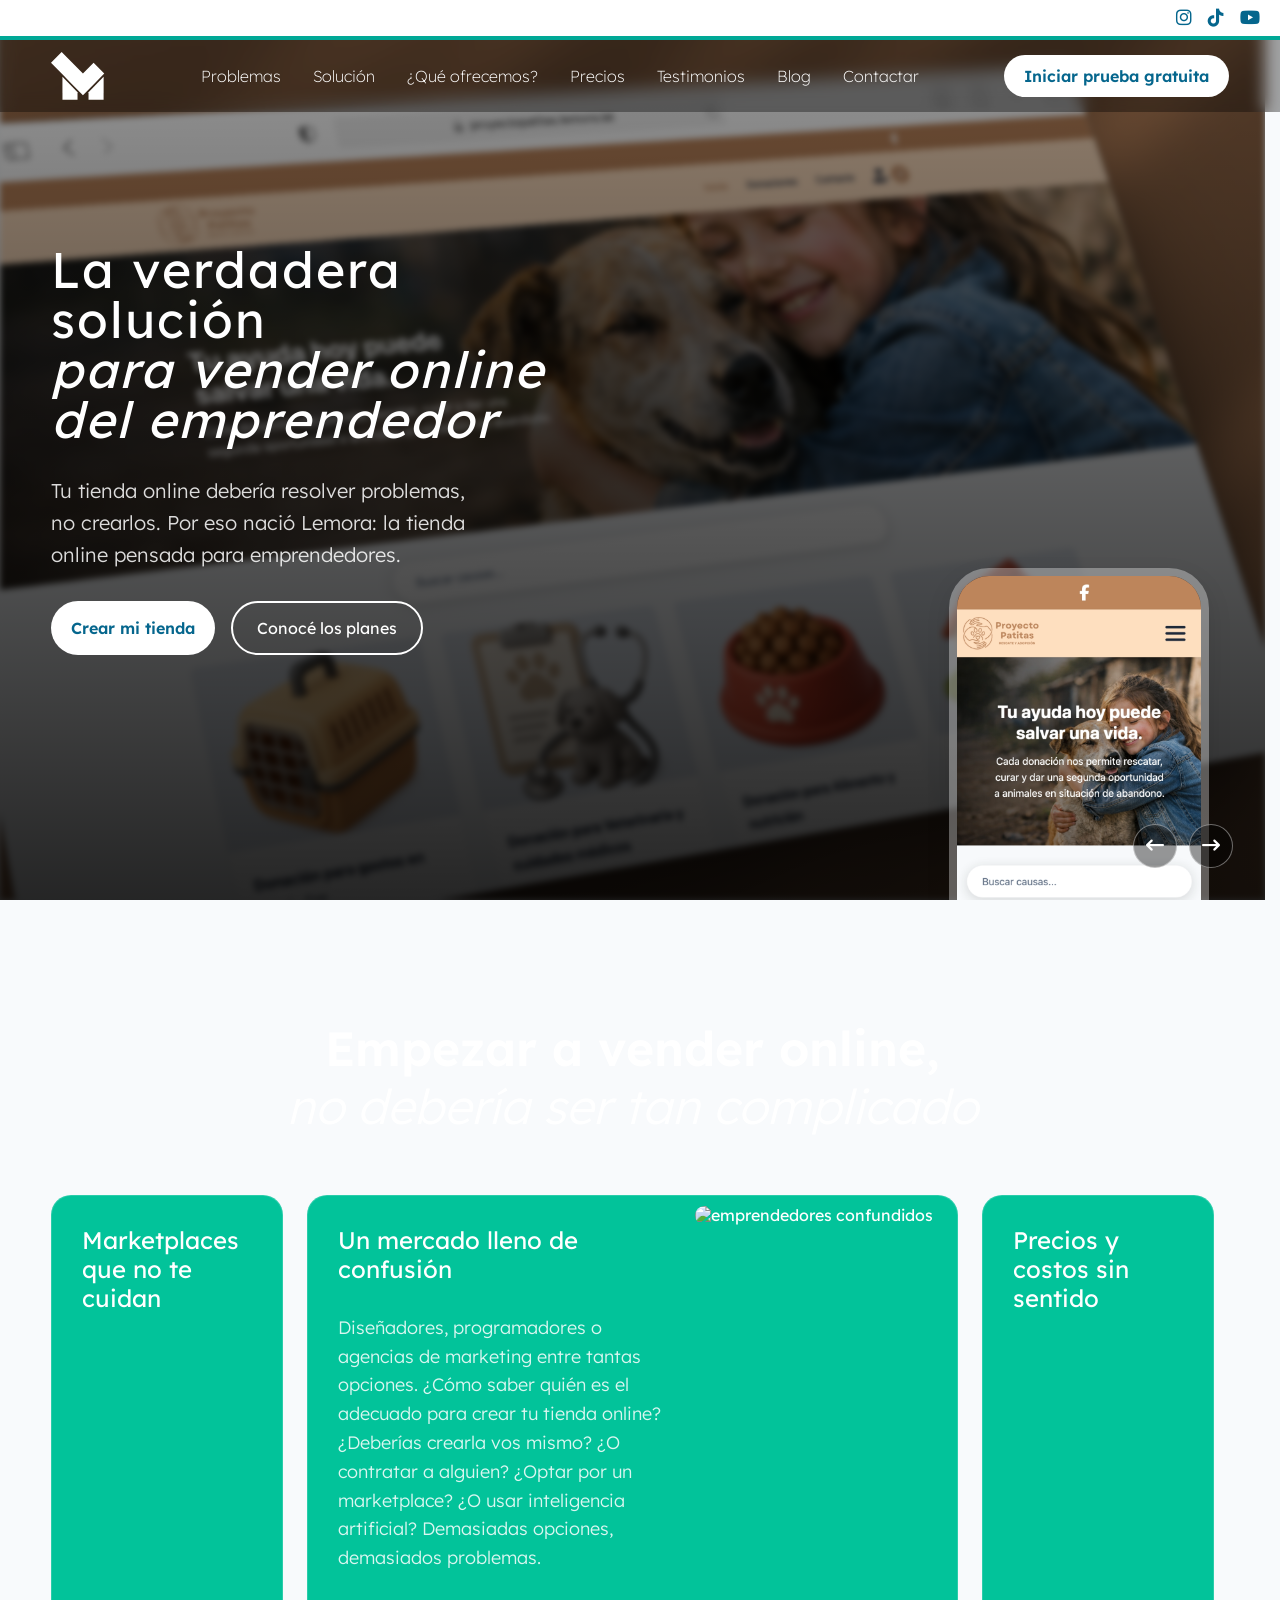
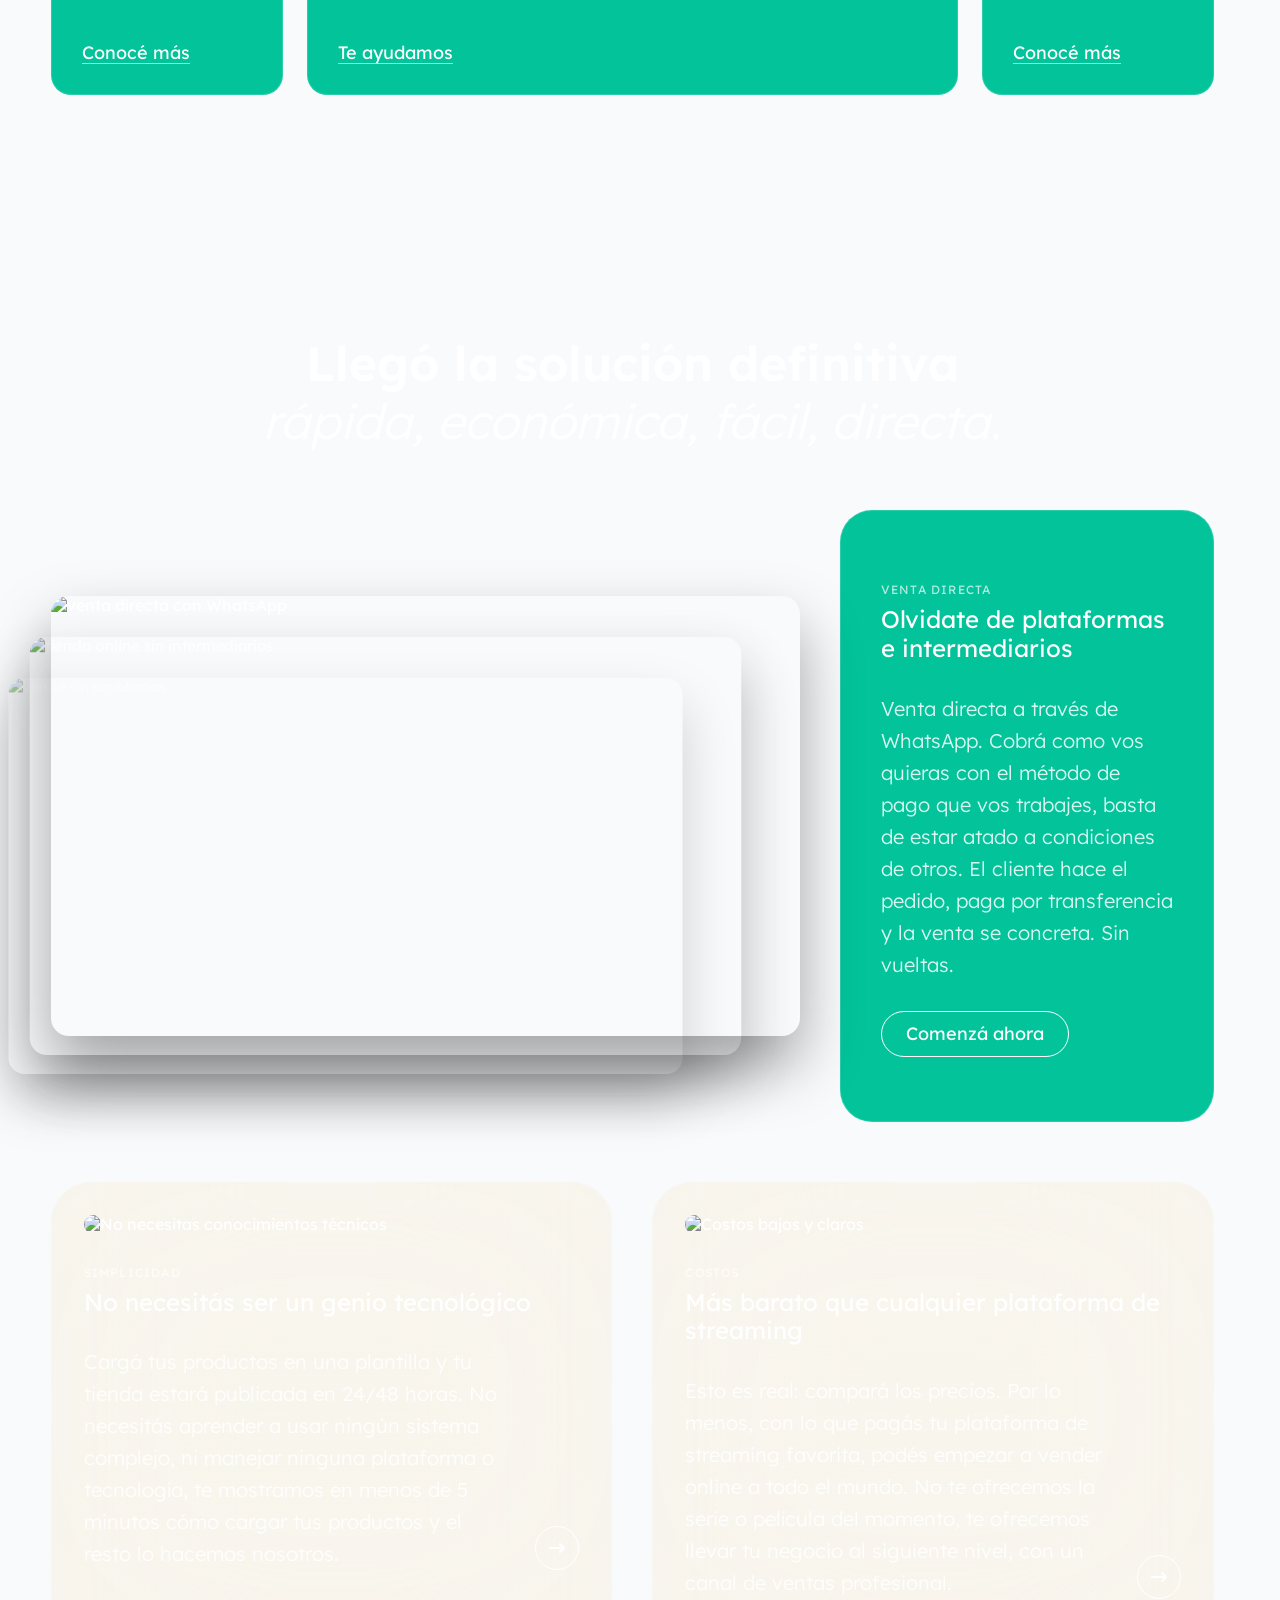
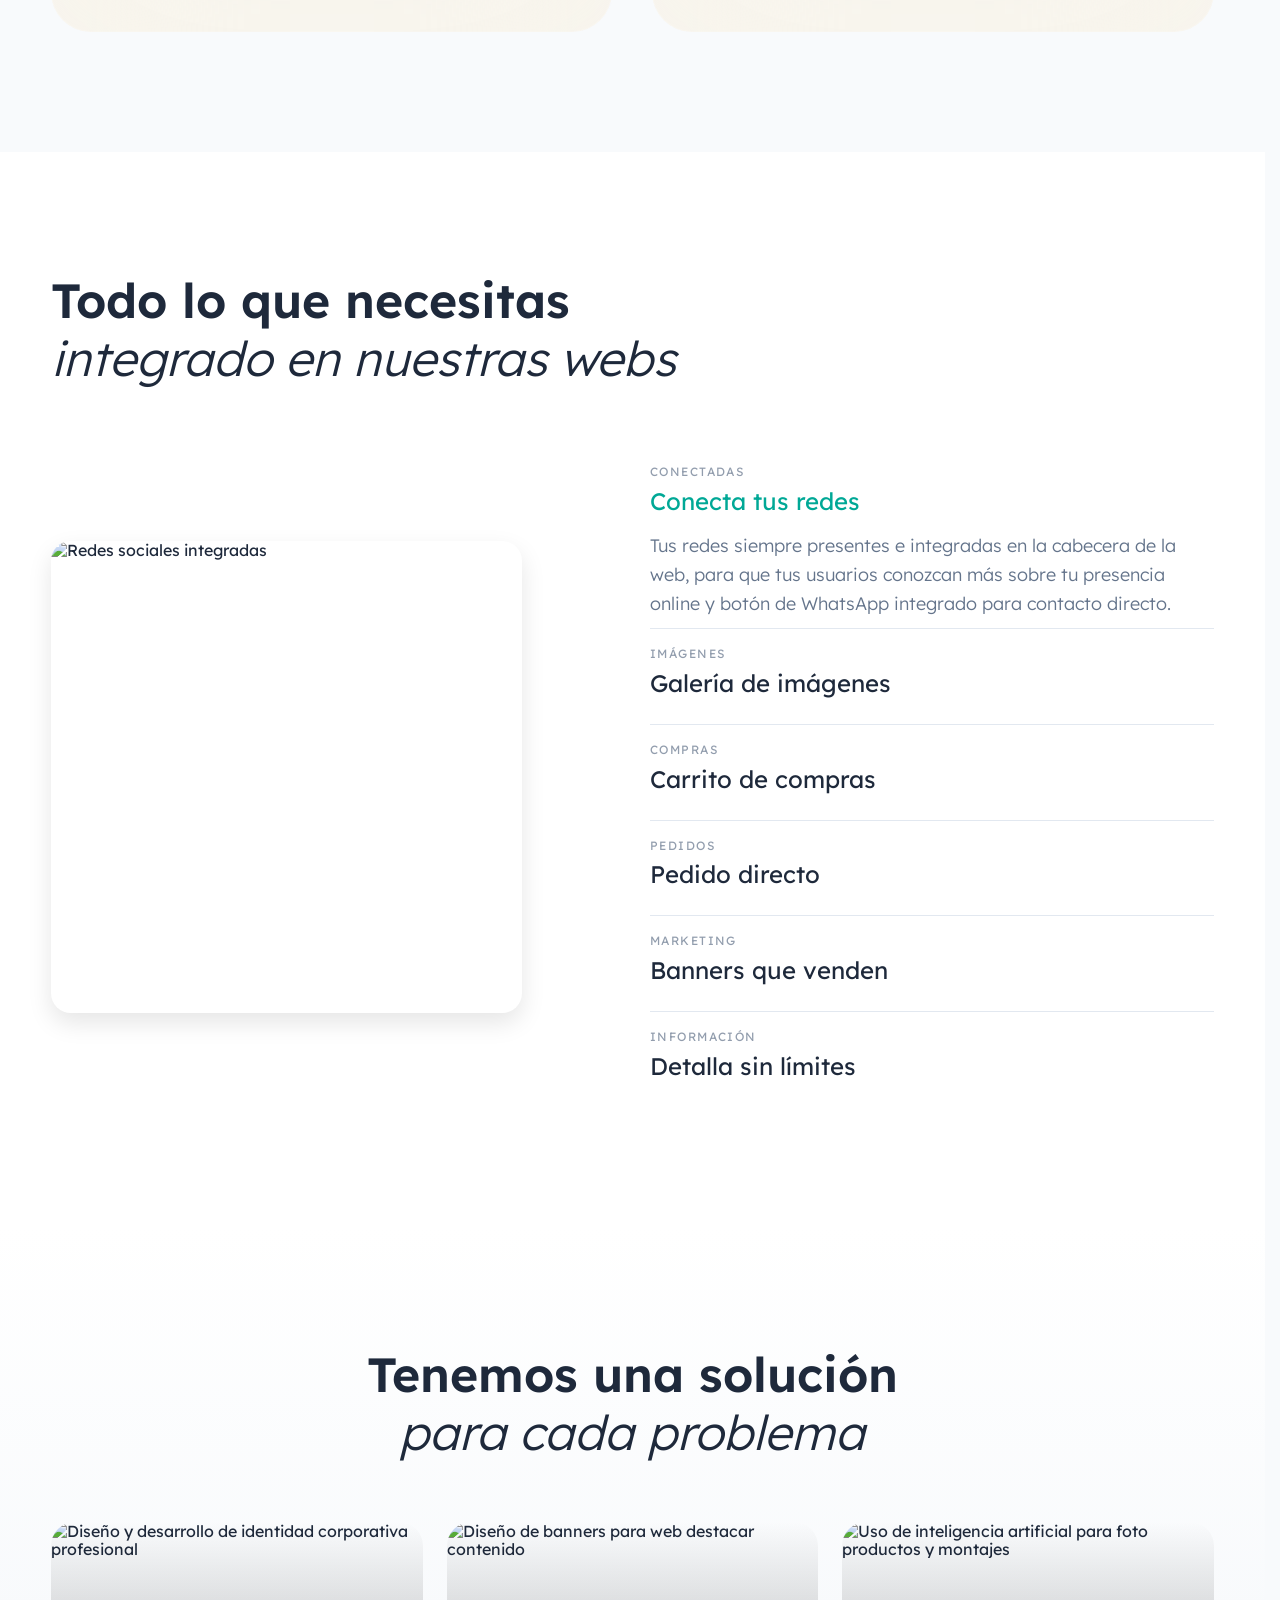
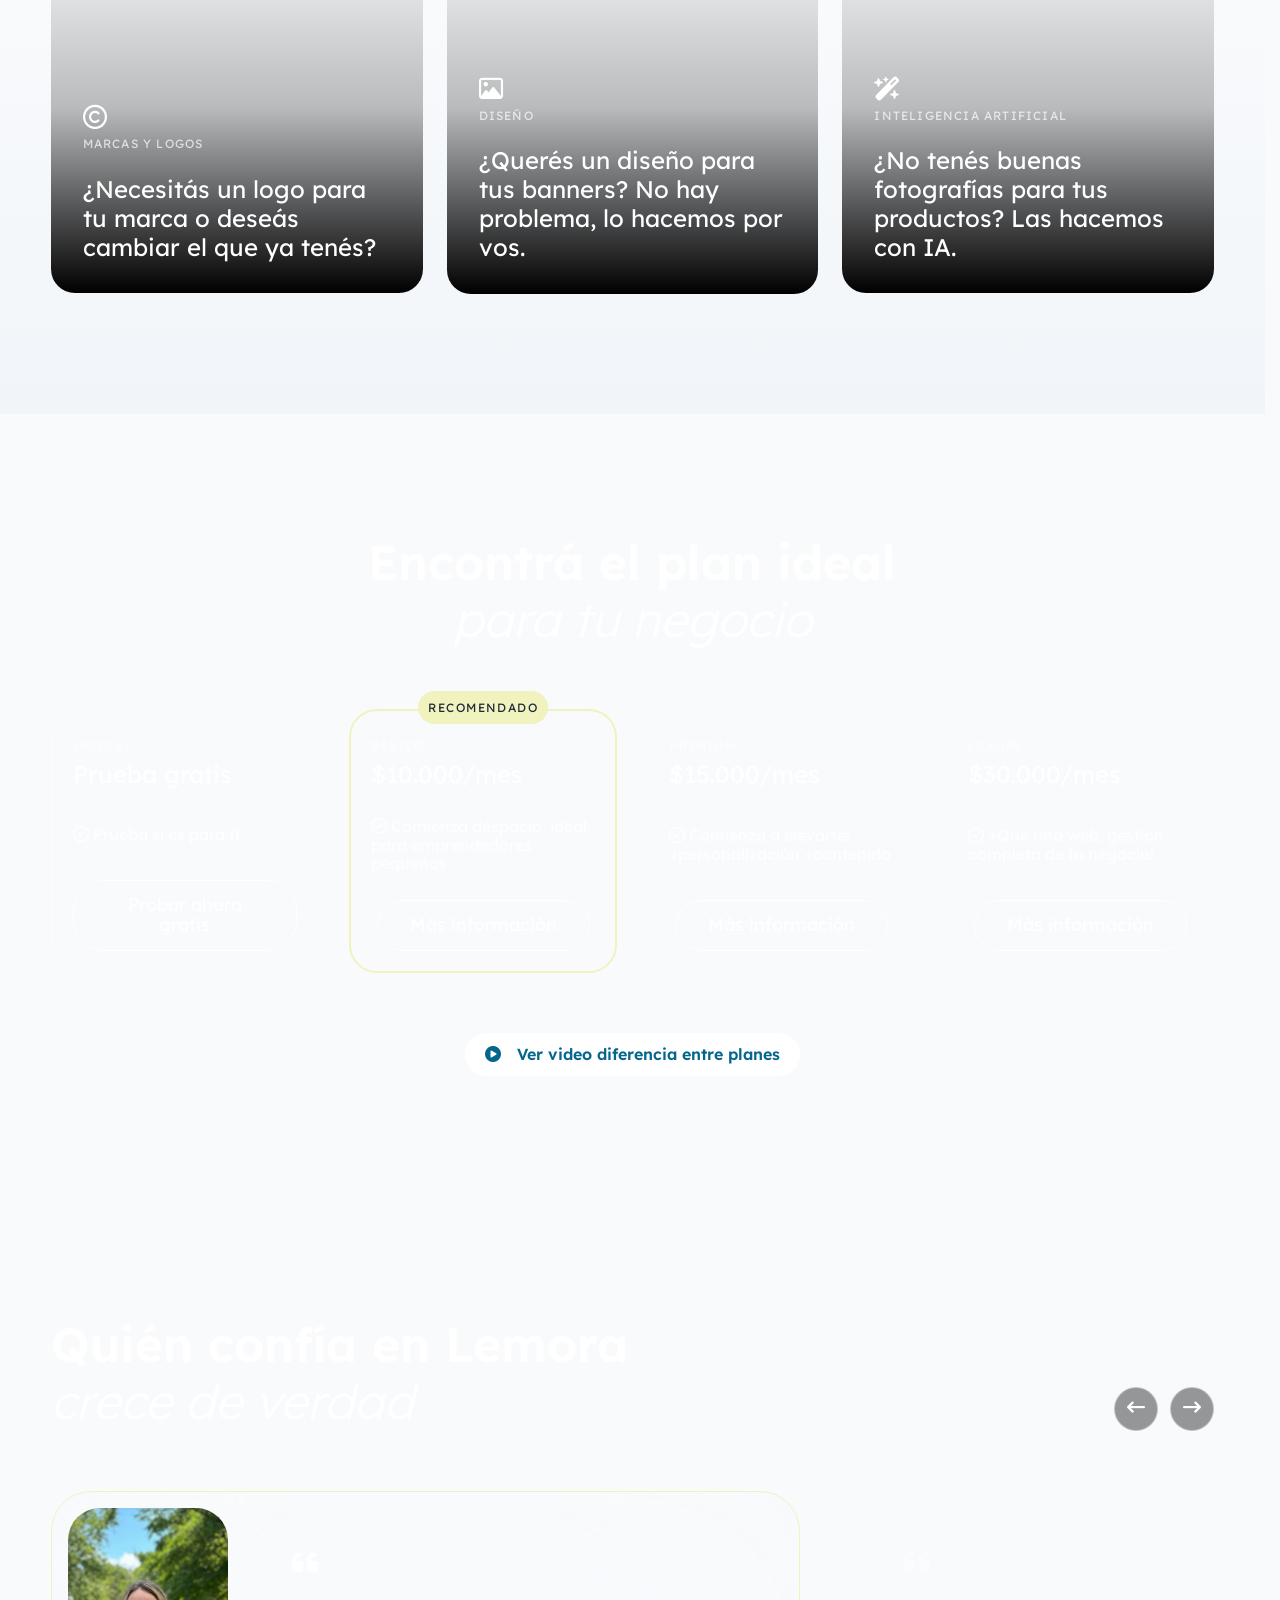
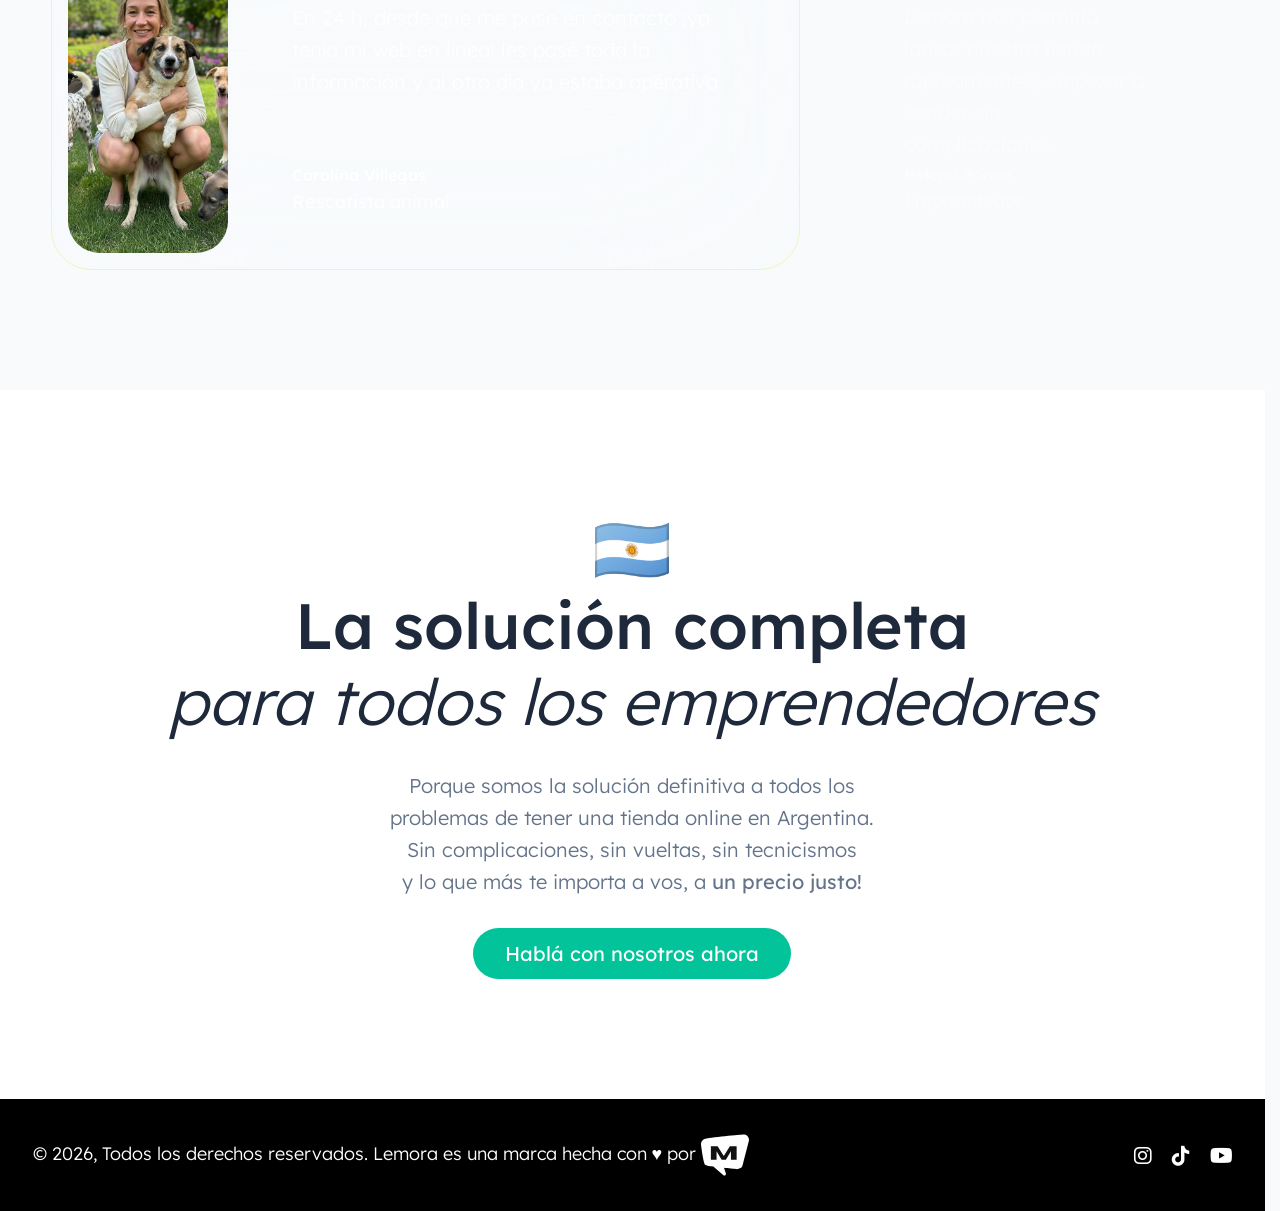
==== commit 755d3612: "cambios contenido y diseño: hero slider, hero text, membresías features" ====
--- a/index.html
+++ b/index.html
@@ -58,9 +58,7 @@
                         </h1>
 
                         <p>
-                            Tener tu propia tienda online debería ser una solución a tus problemas,
-                            no generarte nuevos, por eso llegó Lemora: Tener tu tienda online pensada para todos los
-                            emprendedores.
+                            Tu tienda online debería resolver problemas, no crearlos. Por eso nació Lemora: la tienda online pensada para emprendedores.
                         </p>
 
                         <div class="hero-actions">
--- a/css/styles.css
+++ b/css/styles.css
@@ -510,9 +510,9 @@
 /* ===== HERO MEDIA SLIDER ===== */
 .hero-media-slider {
     position: absolute;
-    bottom: 350px;
+    bottom: 300px;
     right: 200px;
-    width: 320px;
+    width: 260px;
     z-index: 4;
 }
 
@@ -1393,7 +1393,7 @@
     }
 
     .hero {
-        height: 600px;
+        height: 100vh;
     }
 
     .hero-content {
@@ -1730,6 +1730,10 @@
     color: inherit;
 }
 
+.gold li{
+    color: goldenrod;
+}
+
 .plan-card:not(.featured):not(.luxury) .plan-features li {
     color: var(--text-color);
 }
@@ -1747,6 +1751,9 @@
 }
 
 .luxury .plan-features li i {
+    color: #e8cc7a;
+}
+.luxury .plan-features li.gold{
     color: #e8cc7a;
 }
 
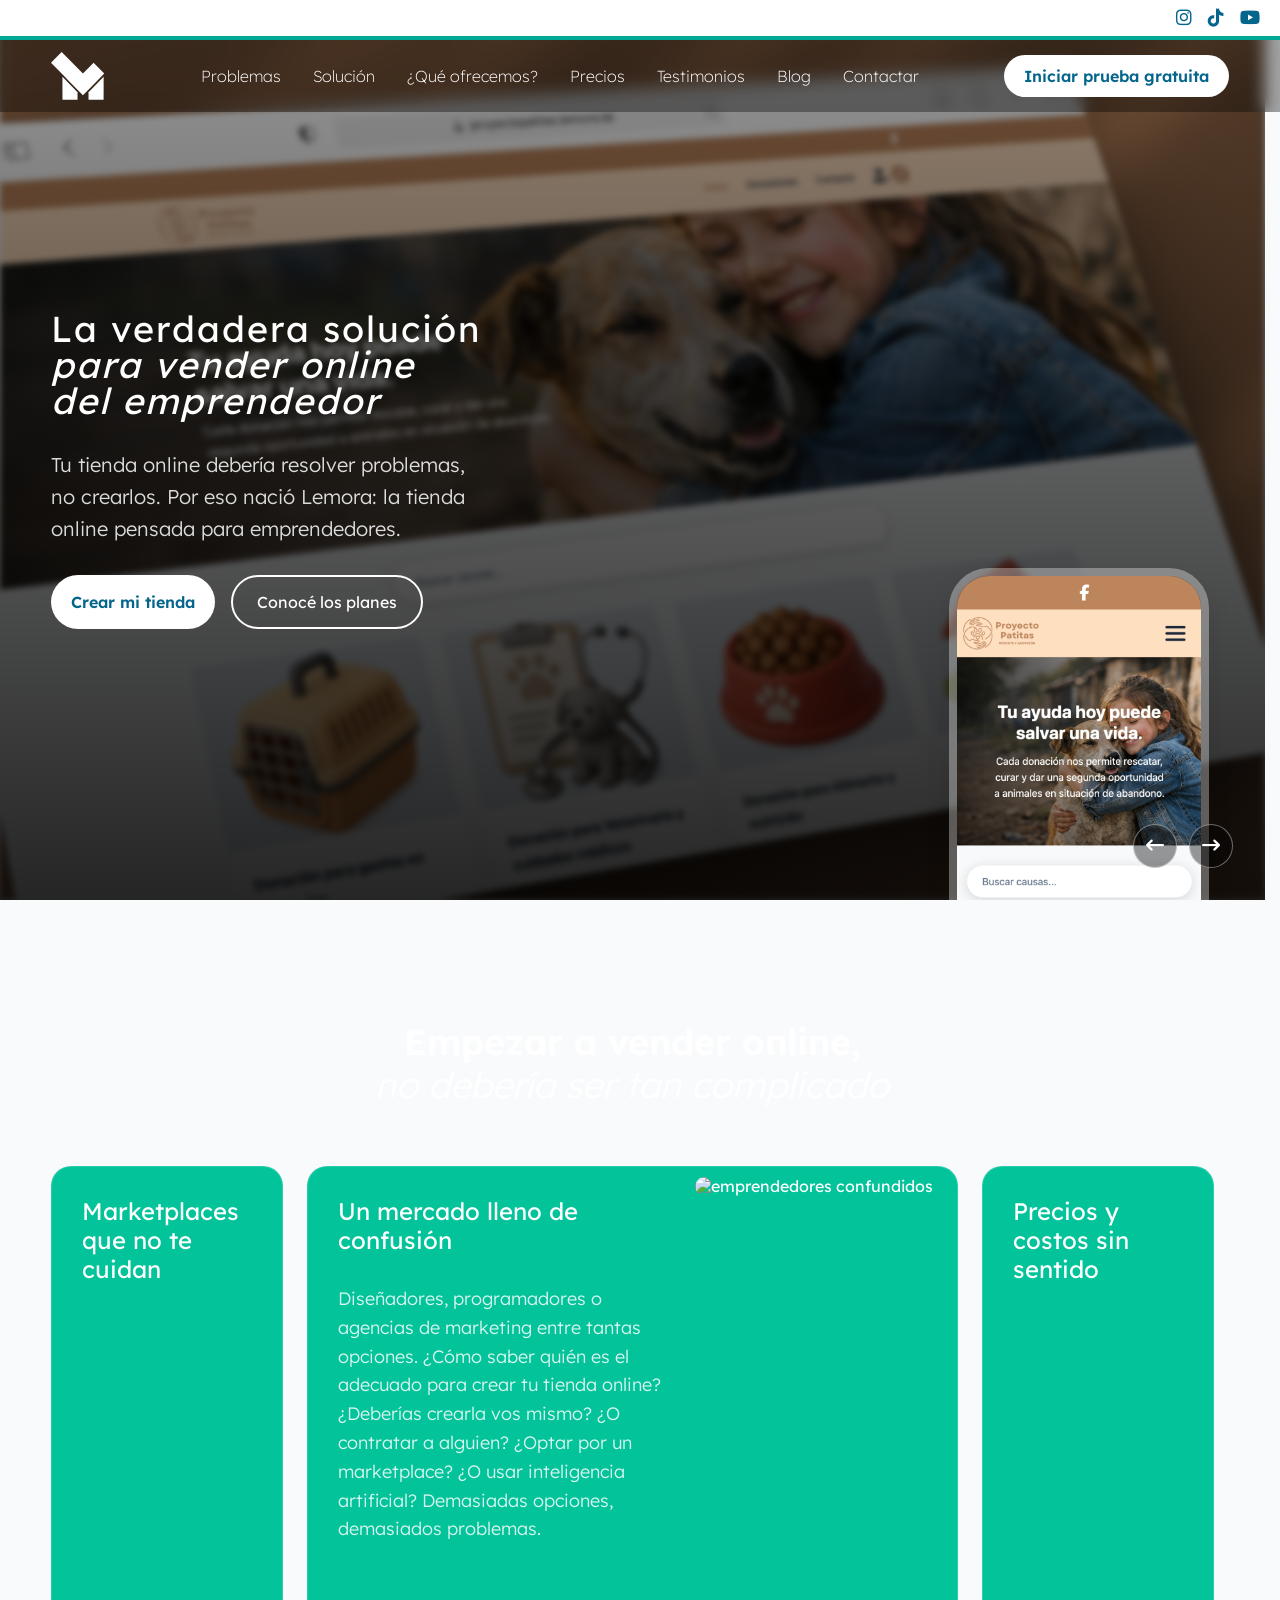
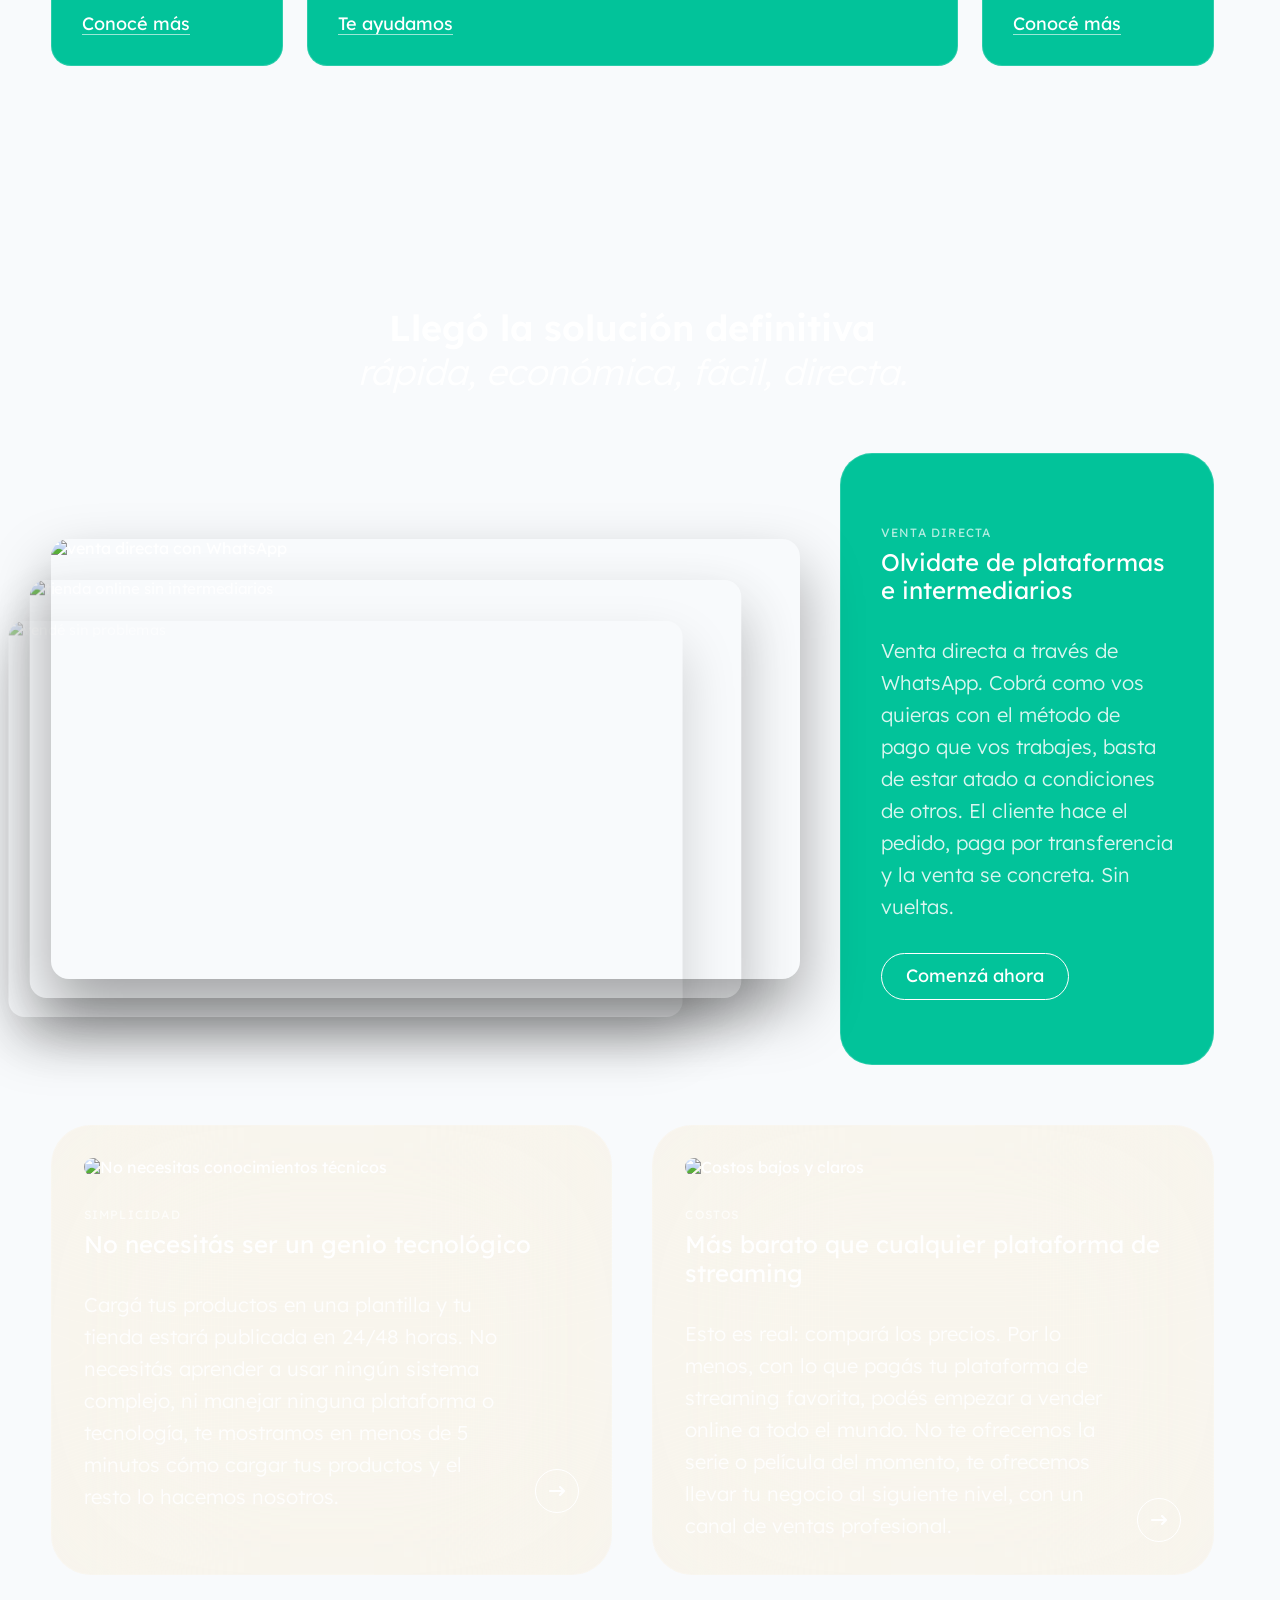
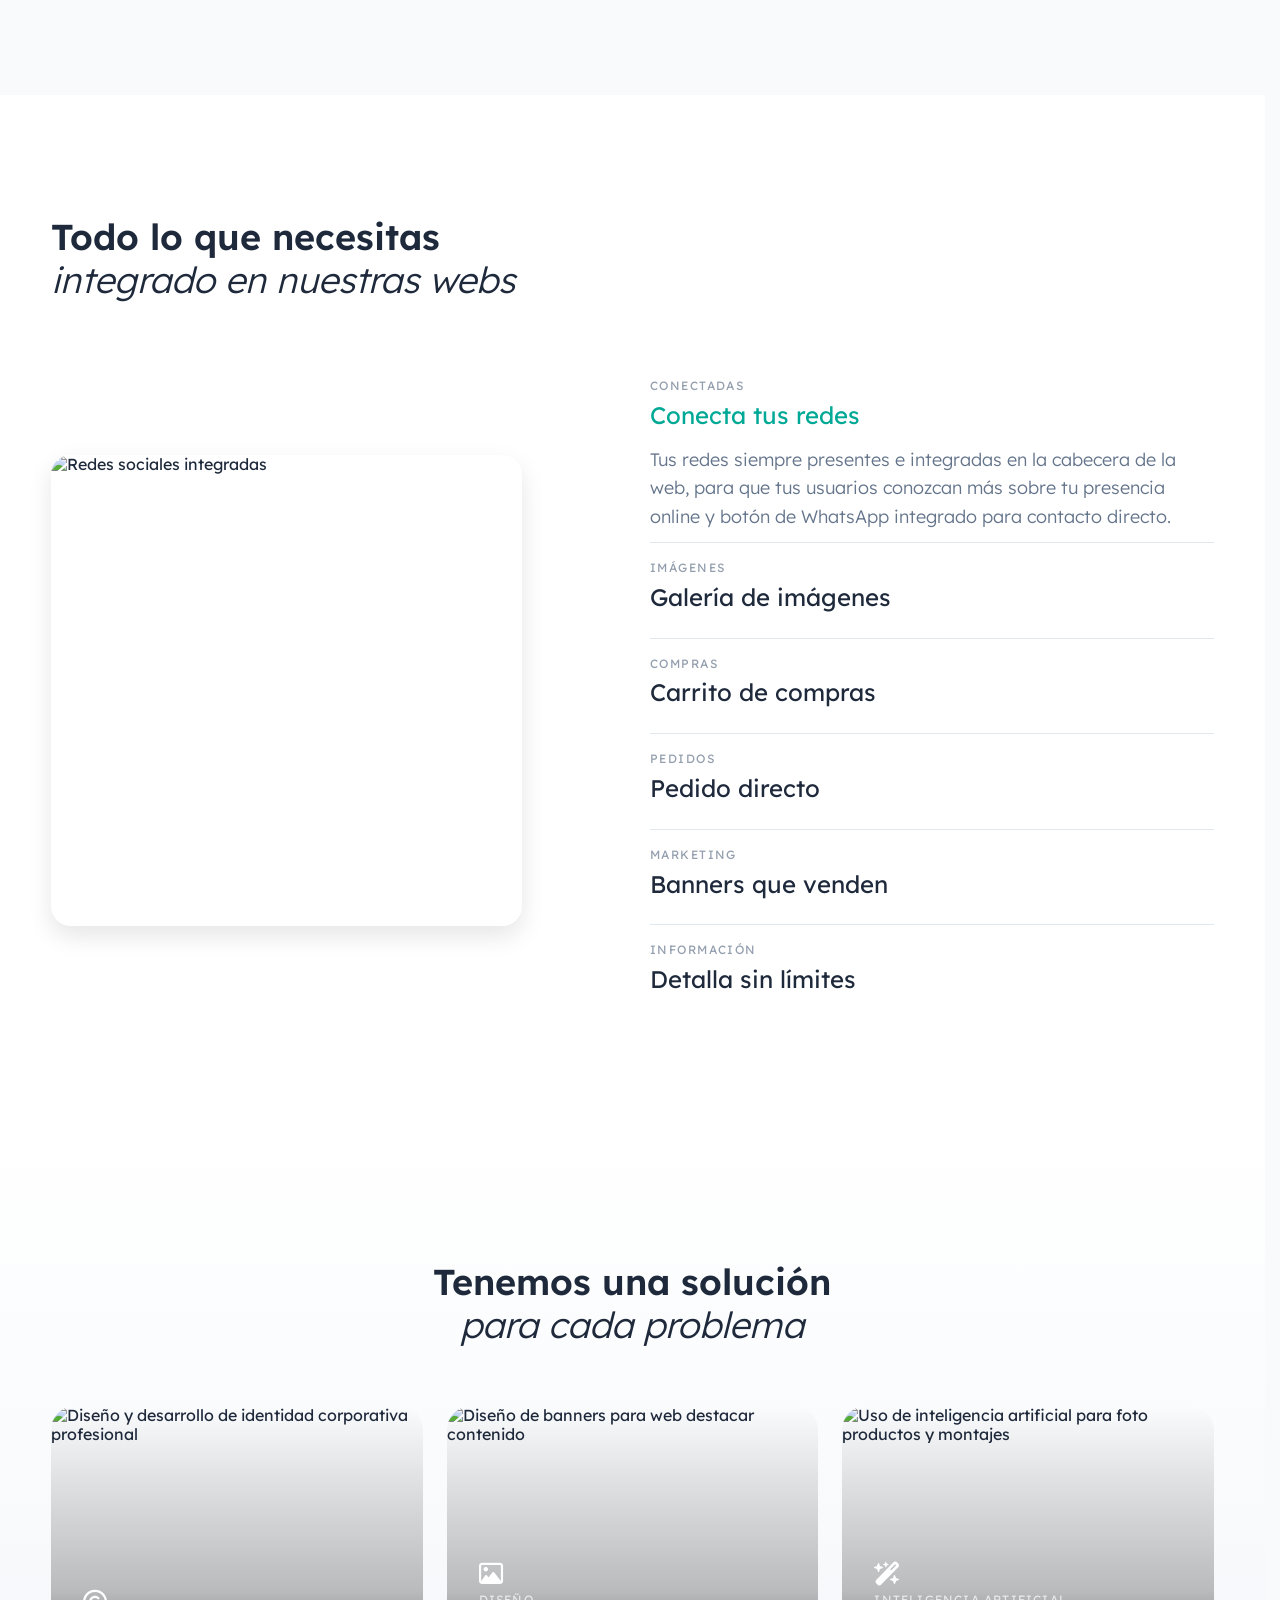
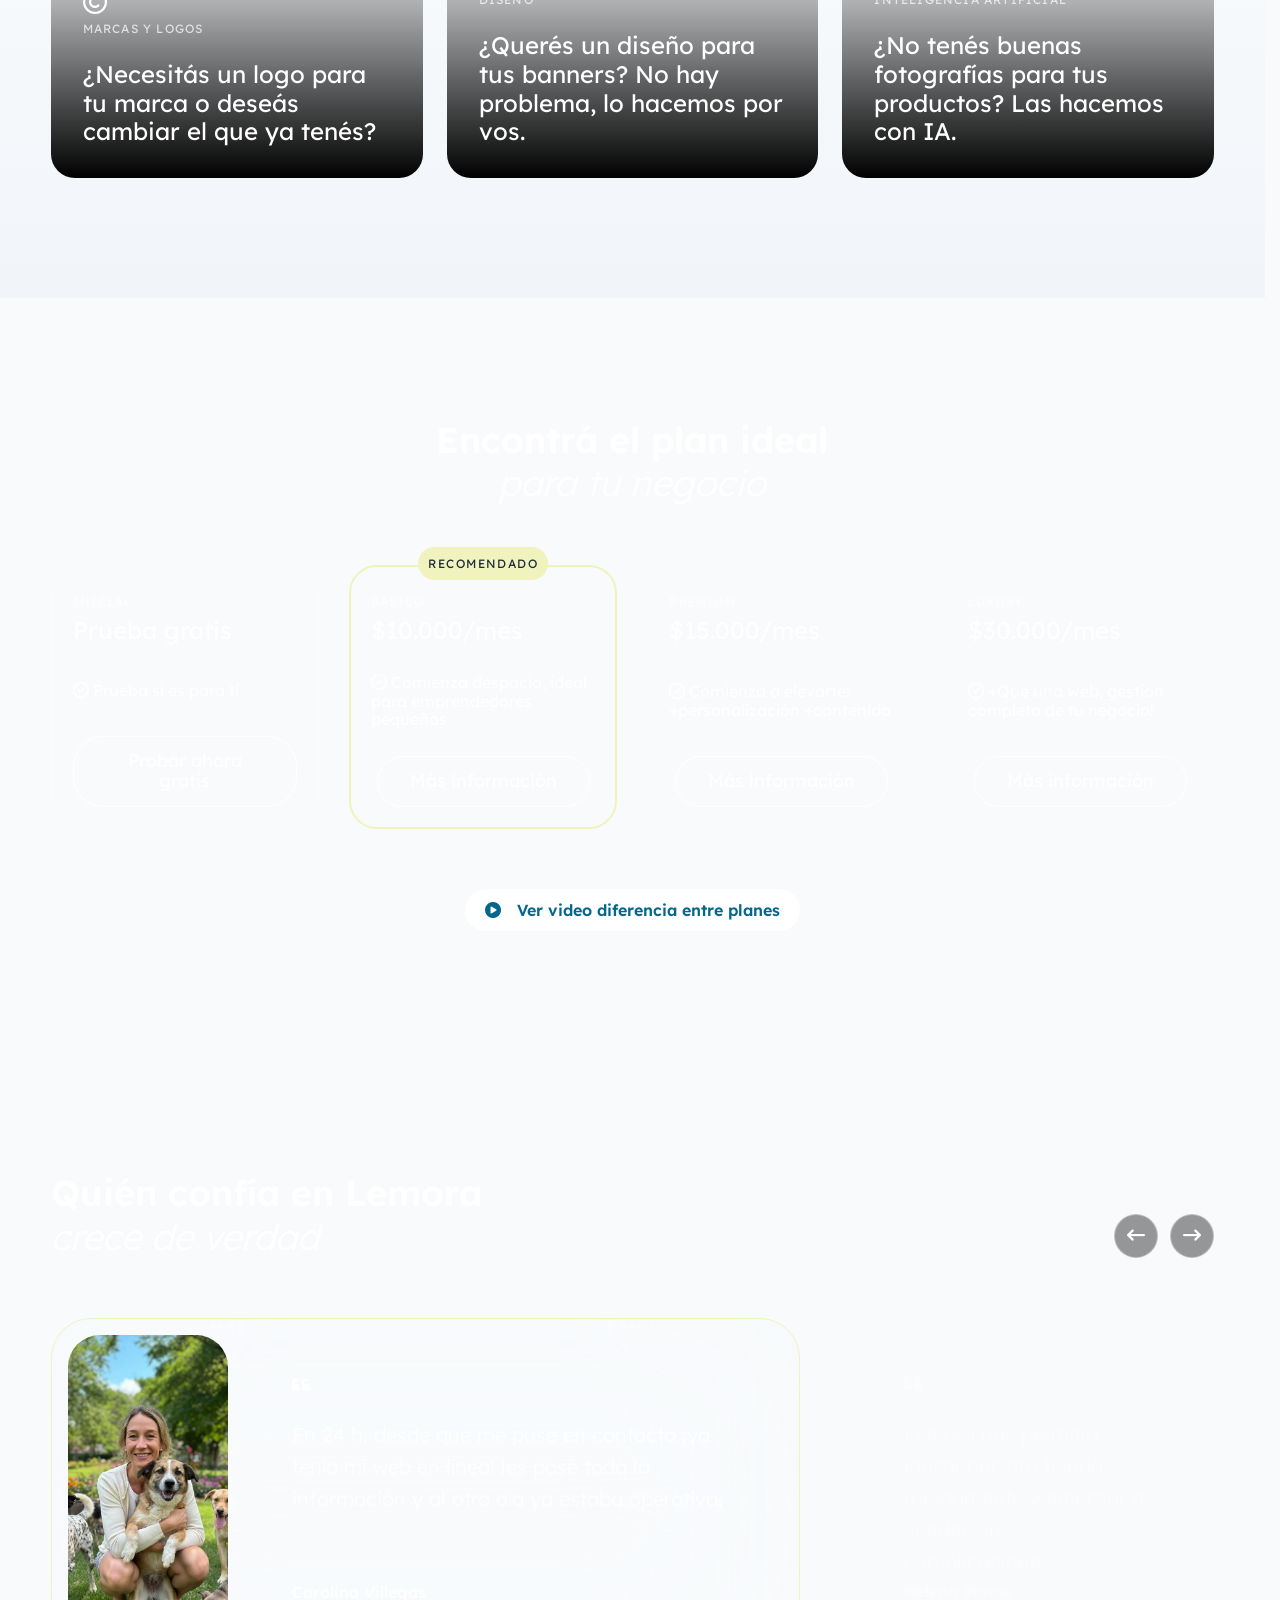
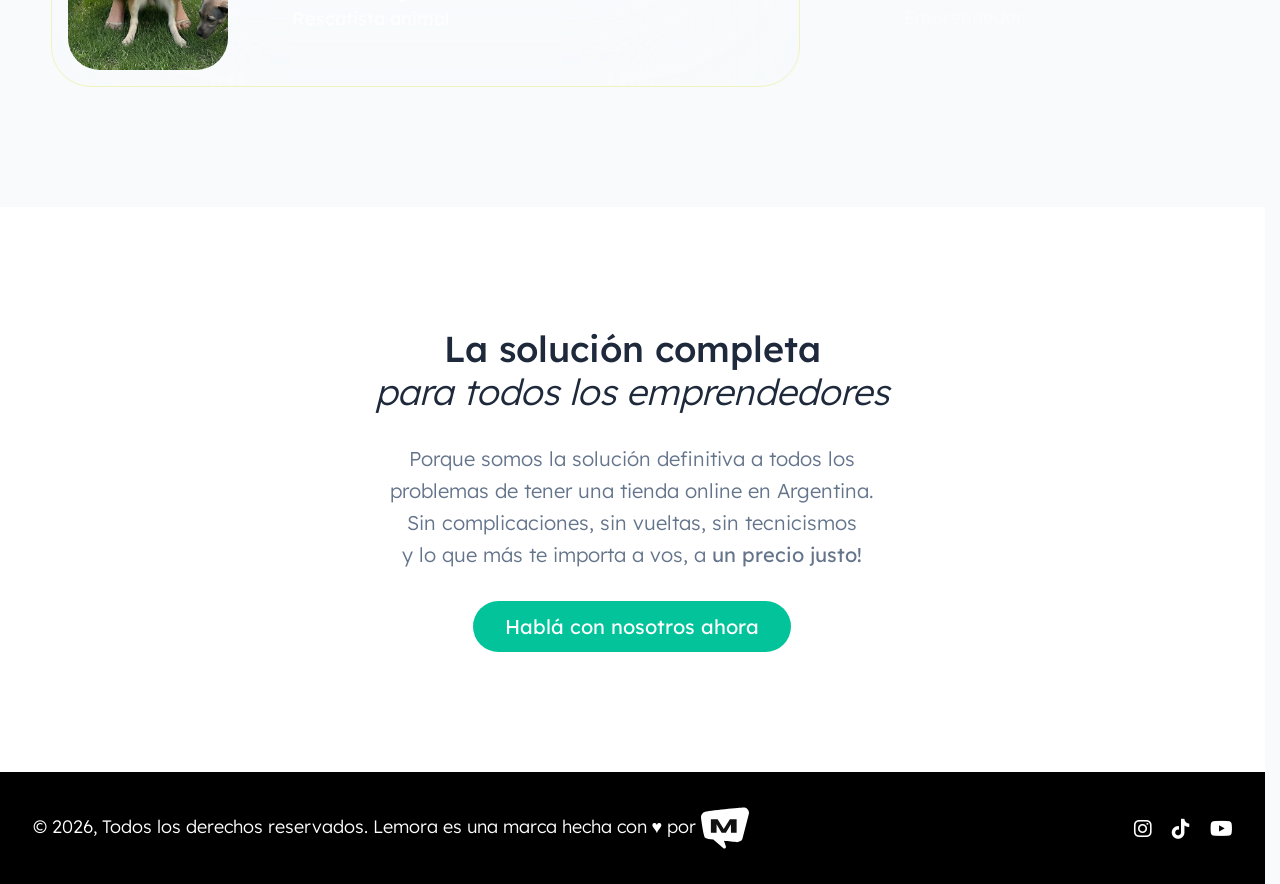
==== commit c19ed073: "cambios en diseño y contenidos" ====
--- a/index.html
+++ b/index.html
@@ -638,7 +638,6 @@
         <section class="cta-section" id="contactar">
             <div class="container cta-content">
                 <h2>
-                    🇦🇷<br>
                     La solución completa<br>
                     <em>para todos los emprendedores</em>
                 </h2>
--- a/css/styles.css
+++ b/css/styles.css
@@ -37,6 +37,51 @@
     --gap-sm: 24px;
     --gap-xs: 16px;
     --gap-default: 30px;
+}
+
+/* ===== FADE-IN ANIMATION ===== */
+@keyframes fadeInUp {
+    from {
+        opacity: 0;
+        transform: translateY(30px);
+    }
+    to {
+        opacity: 1;
+        transform: translateY(0);
+    }
+}
+
+.ecosistema-card,
+.planes-card {
+    opacity: 0;
+    transform: translateY(30px);
+}
+
+.ecosistema-card.visible,
+.planes-card.visible {
+    animation: fadeInUp 0.6s ease forwards;
+}
+
+.planes-card:nth-child(2),
+.ecosistema-card:nth-child(2) {
+    animation-delay: 0.1s;
+}
+
+.planes-card:nth-child(3),
+.ecosistema-card:nth-child(3) {
+    animation-delay: 0.2s;
+}
+
+.planes-card:nth-child(4) {
+    animation-delay: 0.3s;
+}
+
+@media (prefers-reduced-motion: reduce) {
+    .ecosistema-card,
+    .planes-card {
+        opacity: 1;
+        transform: none;
+    }
 }
 
 :focus-visible {
@@ -441,10 +486,11 @@
     display: flex;
     flex-direction: column;
     gap: 30px;
+    padding-top: 40px;
 }
 
 .hero-text h1 {
-    font-size: 50px;
+    font-size: var(--title-xl);
     line-height: 1;
     font-weight: 400;
     letter-spacing: 2px;
@@ -947,6 +993,12 @@
     overflow: hidden;
     border-radius: 24px;
     aspect-ratio: 1 / 1;
+    transition: transform 0.45s ease, box-shadow 0.45s ease;
+}
+
+.ecosistema-card:hover {
+    transform: scale(1.03);
+    box-shadow: 0 20px 40px rgba(0, 0, 0, 0.2);
 }
 
 .ecosistema-bg {
@@ -1011,7 +1063,7 @@
     border: 2px solid rgba(255, 255, 255, 0.15);
     border-radius: 28px;
     padding: 20px;
-    transition: border-color .3s ease, transform .3s ease;
+    transition: border-color 0.35s ease, transform 0.4s ease, box-shadow 0.4s ease;
     display: flex;
     flex-direction: column;
     gap: 20px;
@@ -1020,6 +1072,8 @@
 
 .planes-card:hover {
     border-color: var(--borde);
+    transform: translateY(-6px);
+    box-shadow: 0 16px 40px rgba(0, 0, 0, 0.3);
 }
 
 .planes-card.featured {
@@ -1240,7 +1294,7 @@
 }
 
 .cta-section h2 {
-    font-size: 64px;
+    font-size: var(--title-xl);
     font-weight: 500;
     color: var(--text-color);
 }
@@ -1313,6 +1367,14 @@
 }
 
 /* ===== RESPONSIVE ===== */
+
+@media (max-width: 1280px) {
+    :root {
+        --title-xl: 36px;
+        --title-lg: 24px;
+        --title-md: 20px;
+    }
+}
 
 @media (max-width: 768px) {
     :root {
@@ -1346,11 +1408,11 @@
     .nav-list {
         flex-direction: column;
         padding: var(--card-padding);
-        gap: 50px;
+        gap: 30px;
     }
 
     .nav-list li a {
-        font-size: 32px;
+        font-size: 22px;
         color: #fff;
     }
 
@@ -1393,13 +1455,19 @@
     }
 
     .hero {
-        height: 100vh;
+        height: auto;
+        min-height: auto;
+        padding-top: 72px;
     }
 
     .hero-content {
         max-width: 92%;
         margin: 0 auto; 
         grid-template-columns: 1fr;
+        padding-top: 0;
+    }
+
+    .hero-text {
         padding-top: 0;
     }
 
@@ -1456,7 +1524,7 @@
     }
 
     .ecosistema-card {
-        height: 500px;
+        height: 360px;
     }
 
     .ecosistema-overlay {
@@ -2338,7 +2406,7 @@
 }
 
 /* RESPONSIVE - IDENTIDAD CORPORATIVA */
-@media (max-width: 1024px) {
+@media (max-width: 1280px) {
     .id-why-grid {
         grid-template-columns: repeat(2, 1fr);
     }
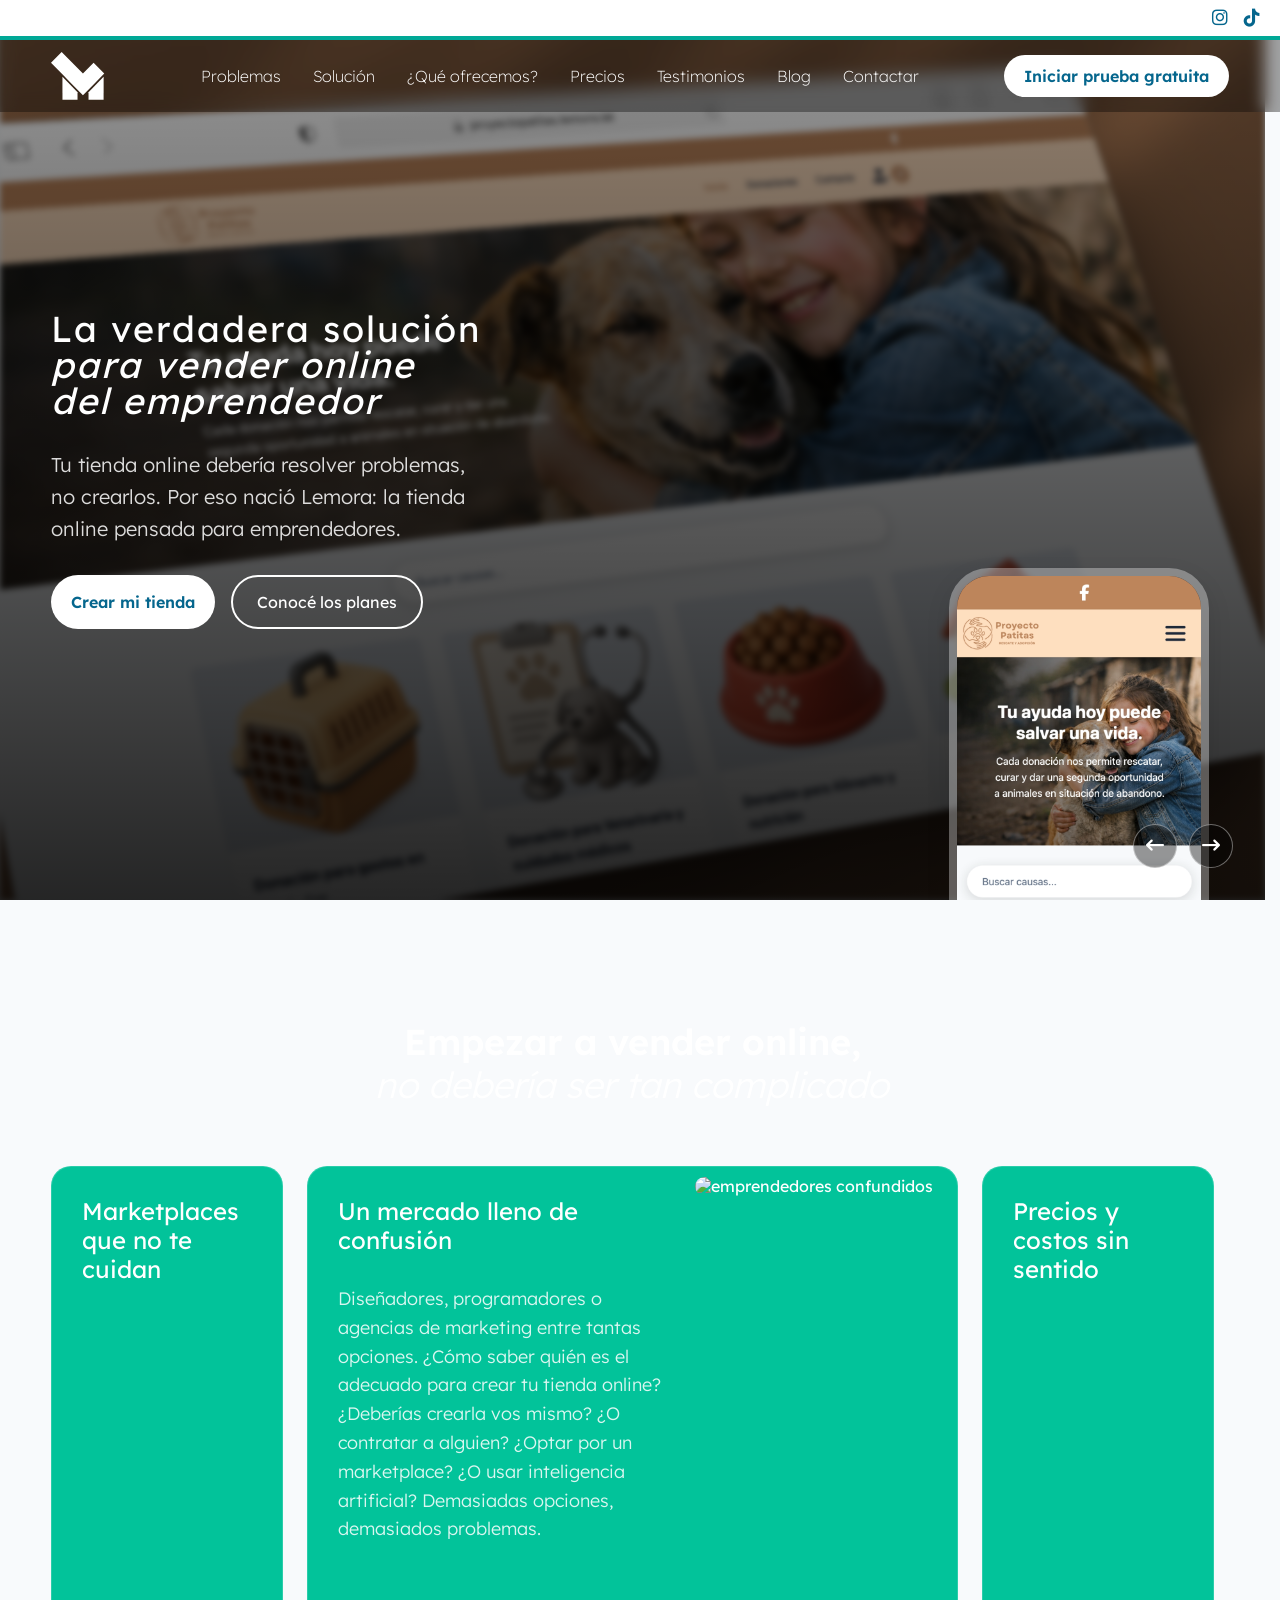
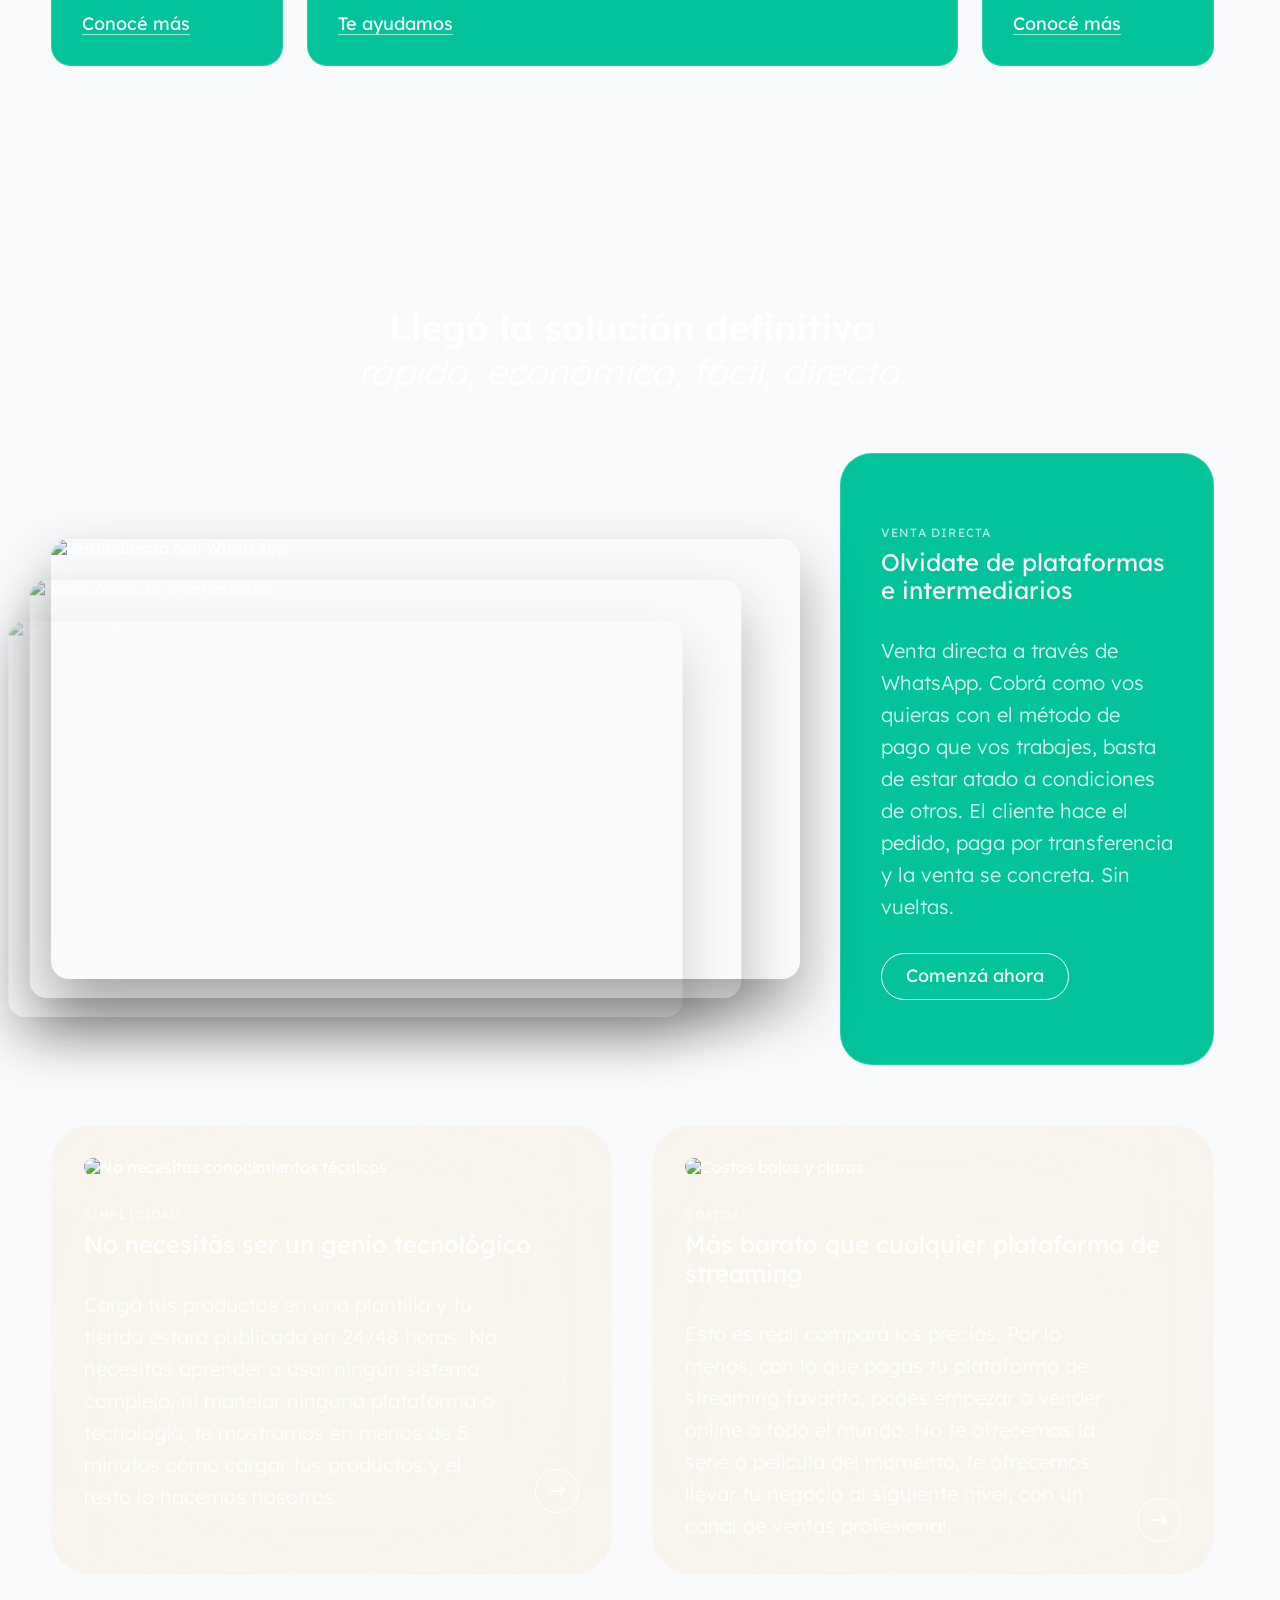
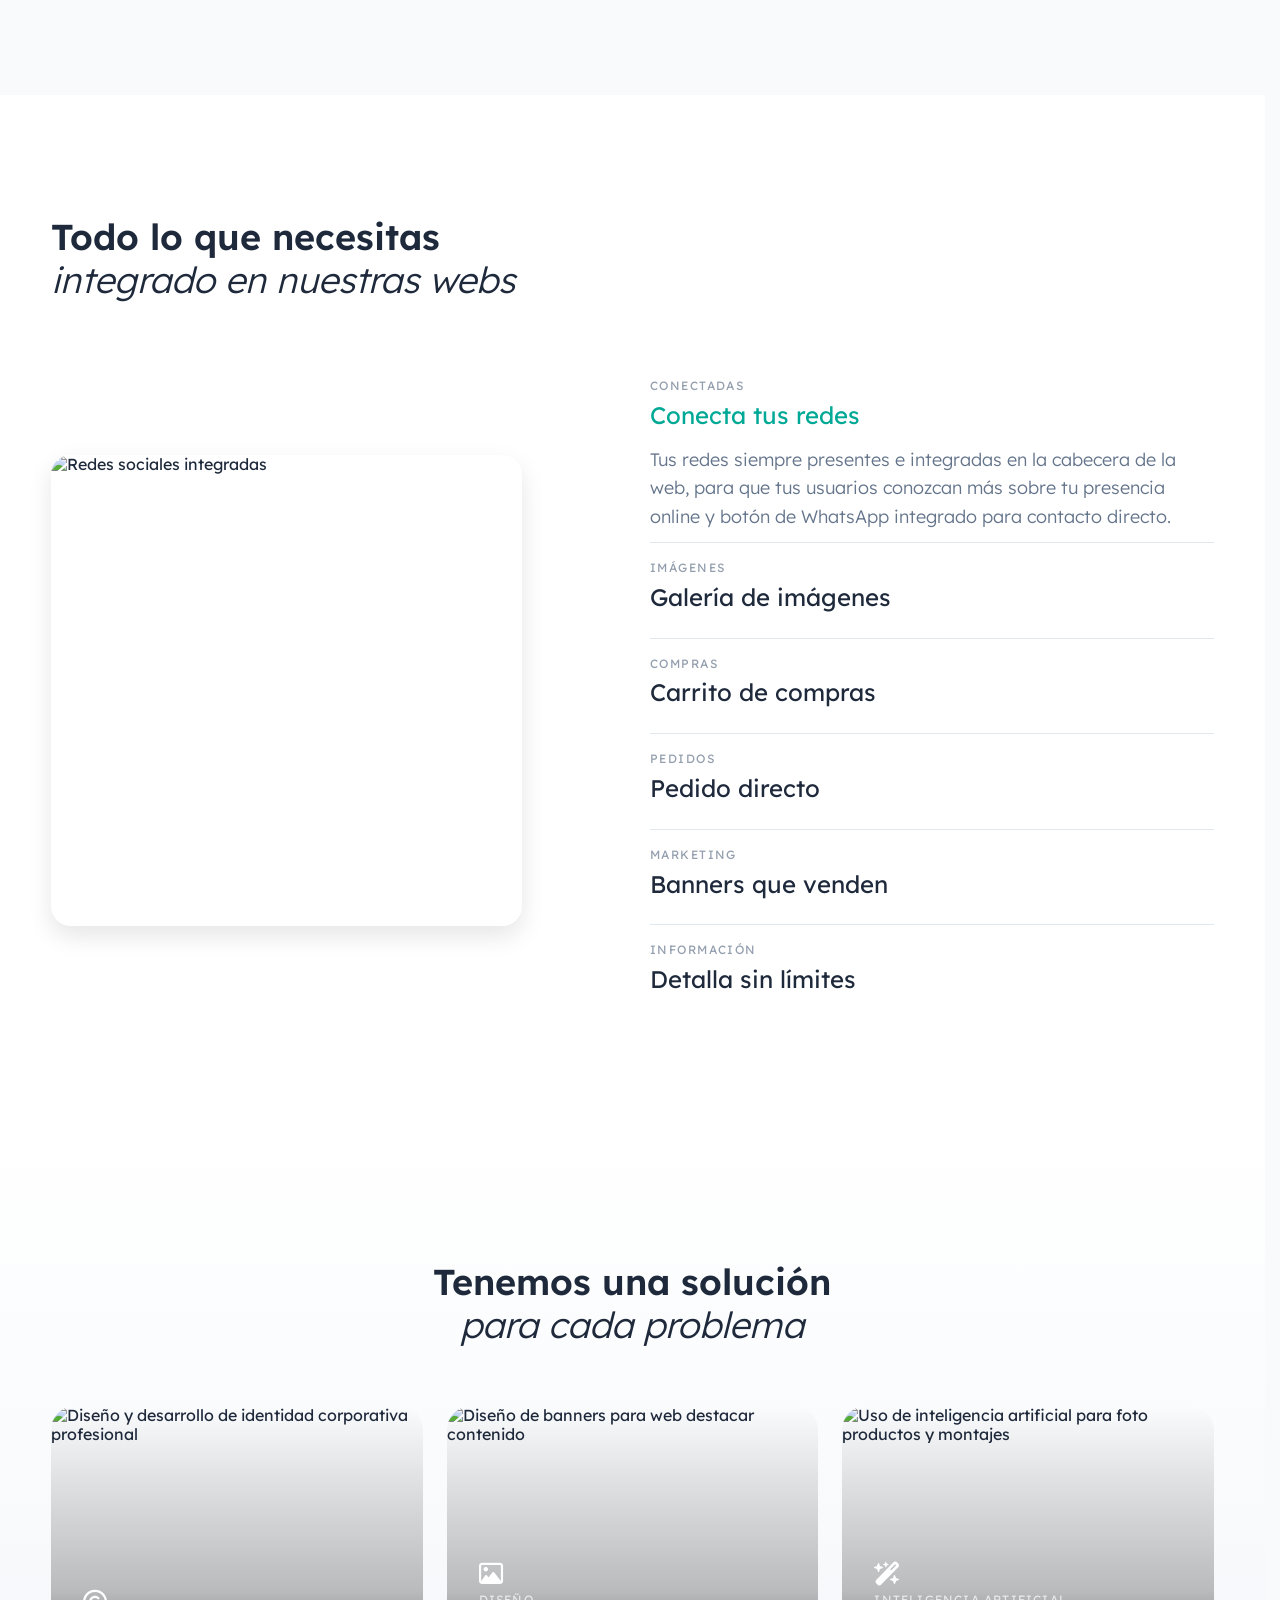
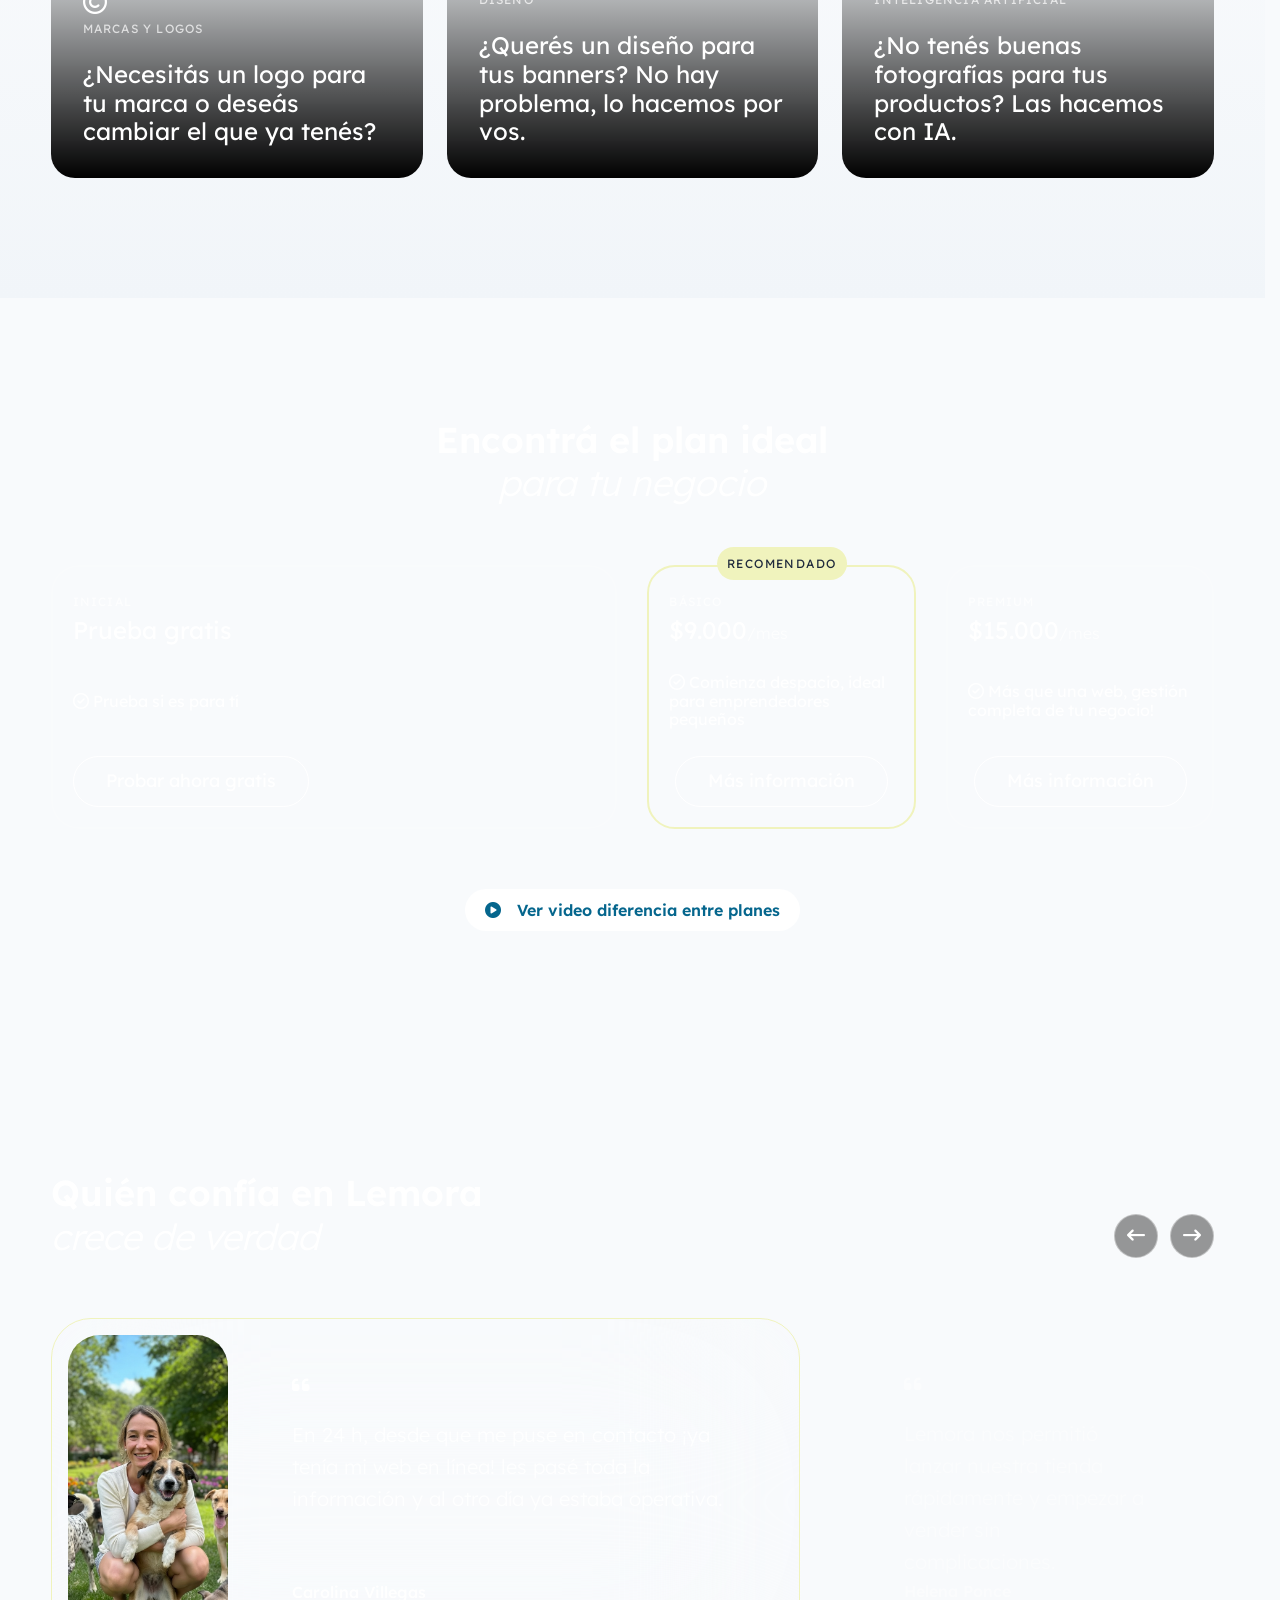
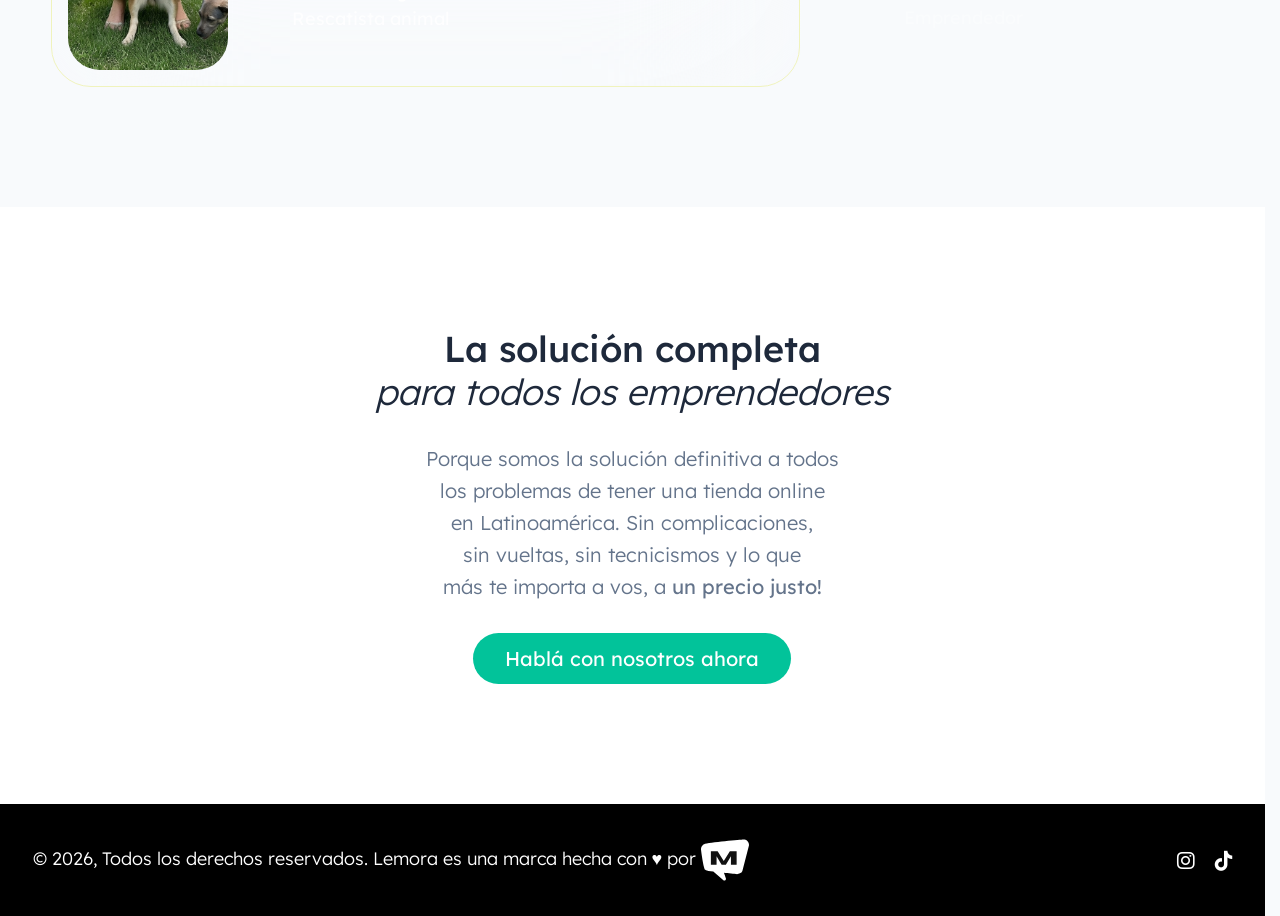
==== commit 80a6e9f9: "cambios en planes de membresía y ajustes de contenido" ====
--- a/index.html
+++ b/index.html
@@ -7,7 +7,7 @@
     <meta name="theme-color" content="#05668d">
     <title>Lemora - Soluciones rápidas para emprendedores</title>
     <meta name="description"
-        content="Lemora ayuda a emprendedores argentinos a crear tiendas online profesionales con membresía. Catálogos web, dominio, diseño, hosting y soporte incluidos. Probá gratis.">
+        content="Lemora ayuda a emprendedores de Latinoamérica a crear tiendas online profesionales con membresía. Catálogos web, dominio, diseño, hosting y soporte incluidos. Probá gratis.">
     <link rel="canonical" href="https://lemora.lat/" />
     <link rel="icon" href="/img/favicon.svg" type="image/svg+xml">
     <link rel="stylesheet" href="css/normalize.css">
@@ -21,7 +21,7 @@
     <meta property="og:url" content="https://lemora.lat/">
     <meta property="og:title" content="Lemora - Soluciones rápidas para emprendedores">
     <meta property="og:description"
-        content="Lemora ayuda a emprendedores argentinos a crear tiendas online profesionales con membresía. Catálogos web, dominio, diseño, hosting y soporte incluidos. Probá gratis.">
+        content="Lemora ayuda a emprendedores de Latinoamérica a crear tiendas online profesionales con membresía. Catálogos web, dominio, diseño, hosting y soporte incluidos. Probá gratis.">
     <meta property="og:image" content="https://lemora.lat/img/logo.svg">
     <meta name="twitter:card" content="summary_large_image">
 </head>
@@ -153,7 +153,7 @@
                                 ¿Por qué los costos varían tanto si todos ofrecen el mismo servicio?
                                 Entre diseñadores, programadores y agencias no hay un valor fijo para sus servicios,
                                 Los marketplaces te cobran comisiones por ventas absurdas, además del mantenimiento,
-                                los costos para una tienda online son muy altos en nuestro país.
+                                los costos para una tienda online son muy altos en la región.
                             </p>
                             <a href="#ecosistema">Conocé más</a>
                         </div>
@@ -462,7 +462,7 @@
 
                         <div class="paquete">
                             <span class="badge">Básico</span>
-                            <h3>$10.000<span>/mes</span></h3>
+                            <h3>$9.000<span>/mes</span></h3>
                         </div>
 
                         <ul class="features">
@@ -483,25 +483,7 @@
                         </div>
 
                         <ul class="features">
-                            <li><i class="fa-regular fa-circle-check"></i> Comienza a elevarte! +personalización
-                                +contenido
-                            </li>
-                        </ul>
-
-                        <a href="membresias.html" class="planes-cta" rel="noopener noreferrer">
-                            Más información
-                        </a>
-                    </article>
-
-                    <!-- PLAN LUXURY -->
-                    <article class="planes-card">
-                        <div class="paquete">
-                            <span class="badge">Luxury</span>
-                            <h3>$30.000<span>/mes</span></h3>
-                        </div>
-
-                        <ul class="features">
-                            <li><i class="fa-regular fa-circle-check"></i> +Que una web, gestión completa de tu negocio!
+                            <li><i class="fa-regular fa-circle-check"></i> Más que una web, gestión completa de tu negocio!
                             </li>
                         </ul>
 
@@ -643,7 +625,7 @@
                 </h2>
 
                 <p>
-                    Porque somos la solución definitiva a todos los problemas de tener una tienda online en Argentina.
+                    Porque somos la solución definitiva a todos los problemas de tener una tienda online en Latinoamérica.
                     Sin complicaciones, sin vueltas, sin tecnicismos y lo que más te importa a vos, a <b>un precio
                         justo!</b>
                 </p>
--- a/css/styles.css
+++ b/css/styles.css
@@ -64,15 +64,11 @@
 
 .planes-card:nth-child(2),
 .ecosistema-card:nth-child(2) {
-    animation-delay: 0.1s;
+    animation-delay: 0.15s;
 }
 
 .planes-card:nth-child(3),
 .ecosistema-card:nth-child(3) {
-    animation-delay: 0.2s;
-}
-
-.planes-card:nth-child(4) {
     animation-delay: 0.3s;
 }
 
@@ -254,6 +250,13 @@
     text-decoration: none;
     border-radius: 50px;
     transition: all 0.3s ease;
+}
+
+.btn-primary:hover {
+    background-color: var(--primary-color);
+    color: #fff;
+    transform: translateY(-2px);
+    box-shadow: 0 4px 12px rgba(0, 0, 0, 0.15);
 }
 
 .btn-secondary {
@@ -1056,6 +1059,11 @@
     row-gap: 30px;
 }
 
+/* Primer card (Prueba gratis) ocupa 2 columnas */
+.planes-card:first-child {
+    grid-column: span 2;
+}
+
 /* CARD */
 .planes-card {
     position: relative;
@@ -1140,6 +1148,16 @@
     color: #000;
 }
 
+.planes-card h3 span {
+    font-size: 16px;
+    font-weight: 300;
+    opacity: 0.7;
+}
+
+.planes-card:first-child .planes-cta {
+    align-self: flex-start;
+}
+
 /* ===== testimonios SECTION ===== */
 .testimonios-section {
     background: linear-gradient(180deg, #02044a, #03065f);
@@ -1515,6 +1533,10 @@
         grid-template-columns: 1fr;
     }
 
+    .planes-card:first-child {
+        grid-column: span 1;
+    }
+
     .store-stack {
         height: 200px;
     }
@@ -1826,6 +1848,12 @@
 }
 
 /* ===== PLAN CTA ===== */
+.plan-ctas {
+    display: flex;
+    flex-direction: column;
+    gap: 12px;
+}
+
 .plan-cta {
     display: block;
     text-align: center;
@@ -2043,9 +2071,9 @@
 
 .id-intro-grid {
     display: grid;
-    grid-template-columns: 1fr 1fr;
+    grid-template-columns: 5fr 3fr;
     gap: var(--gap-lg);
-    align-items: center;
+    align-items: start;
 }
 
 .id-intro-text {
@@ -2063,6 +2091,8 @@
     border-radius: 24px;
     overflow: hidden;
     box-shadow: var(--shadow-lg);
+    position: sticky;
+    top: 100px;
 }
 
 .id-intro-image img {
@@ -2424,6 +2454,7 @@
 
     .id-intro-image {
         order: -1;
+        position: static;
     }
 
     .id-why-grid {
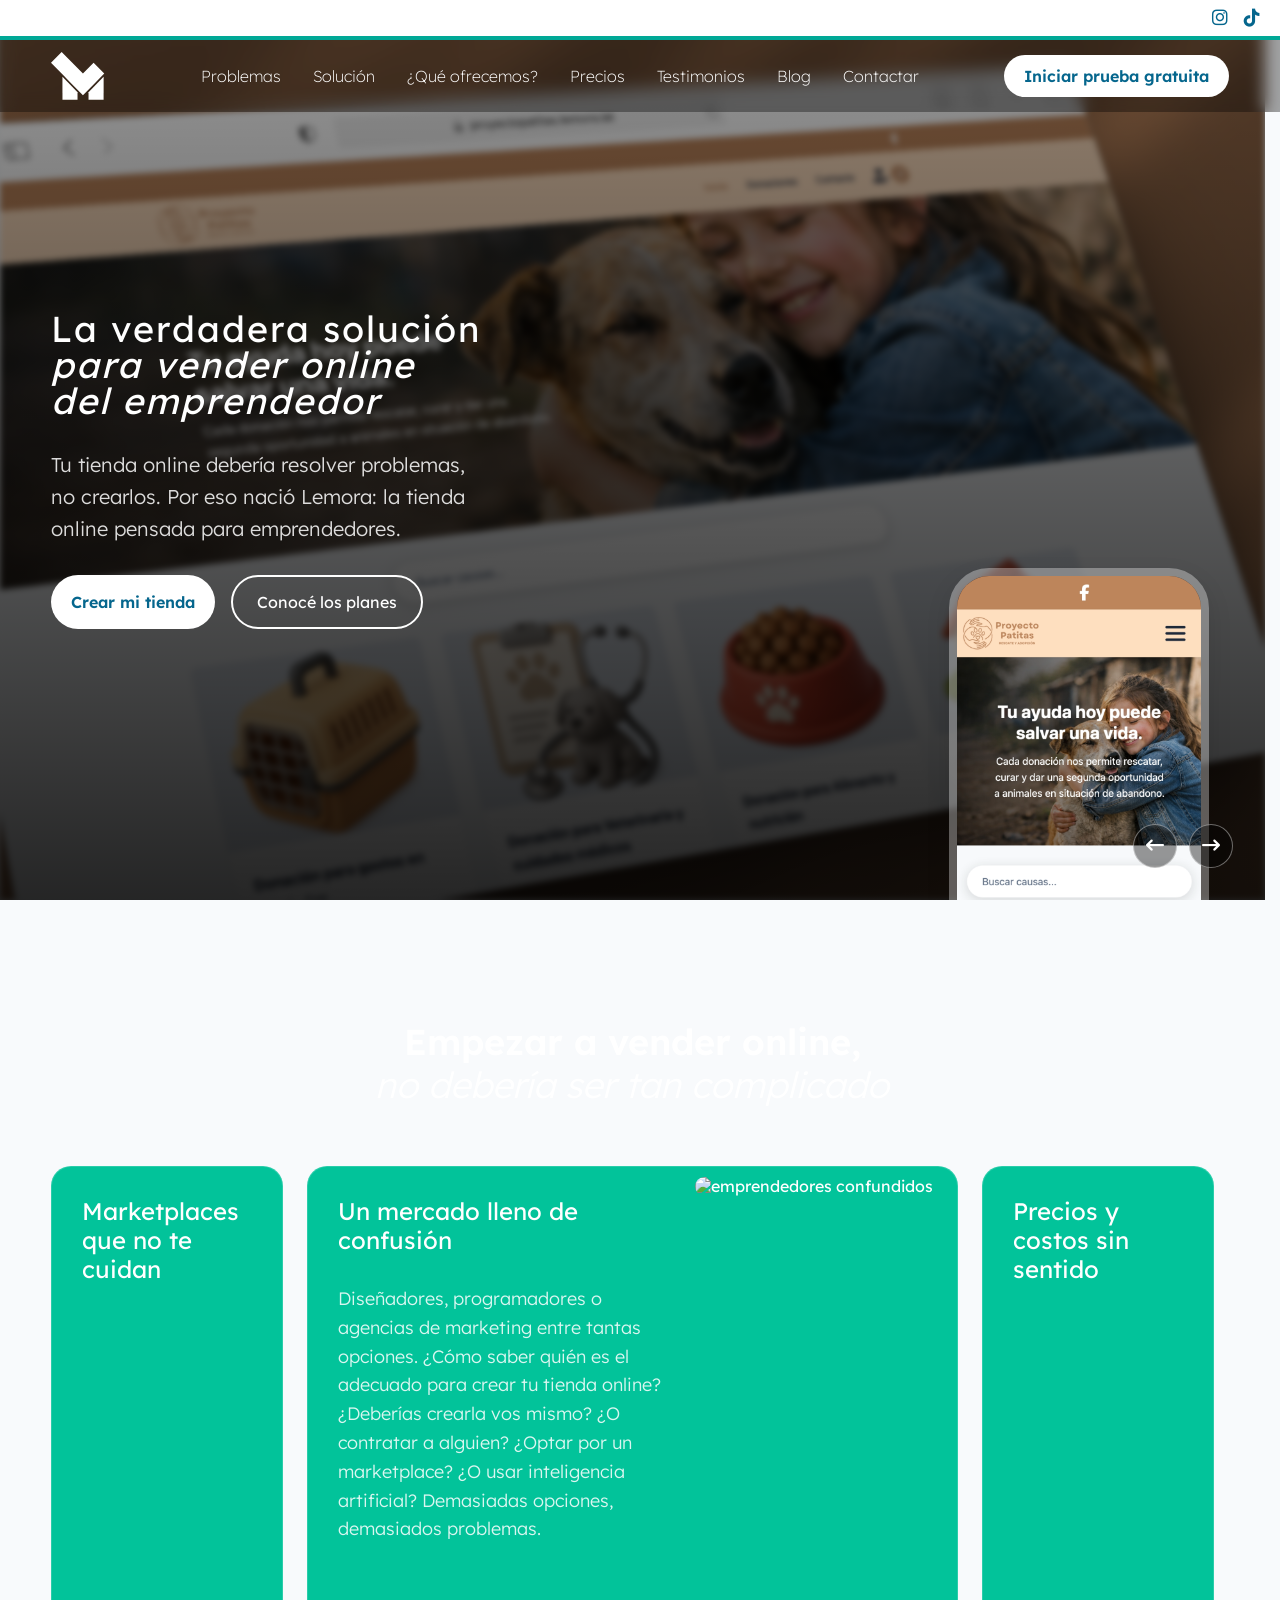
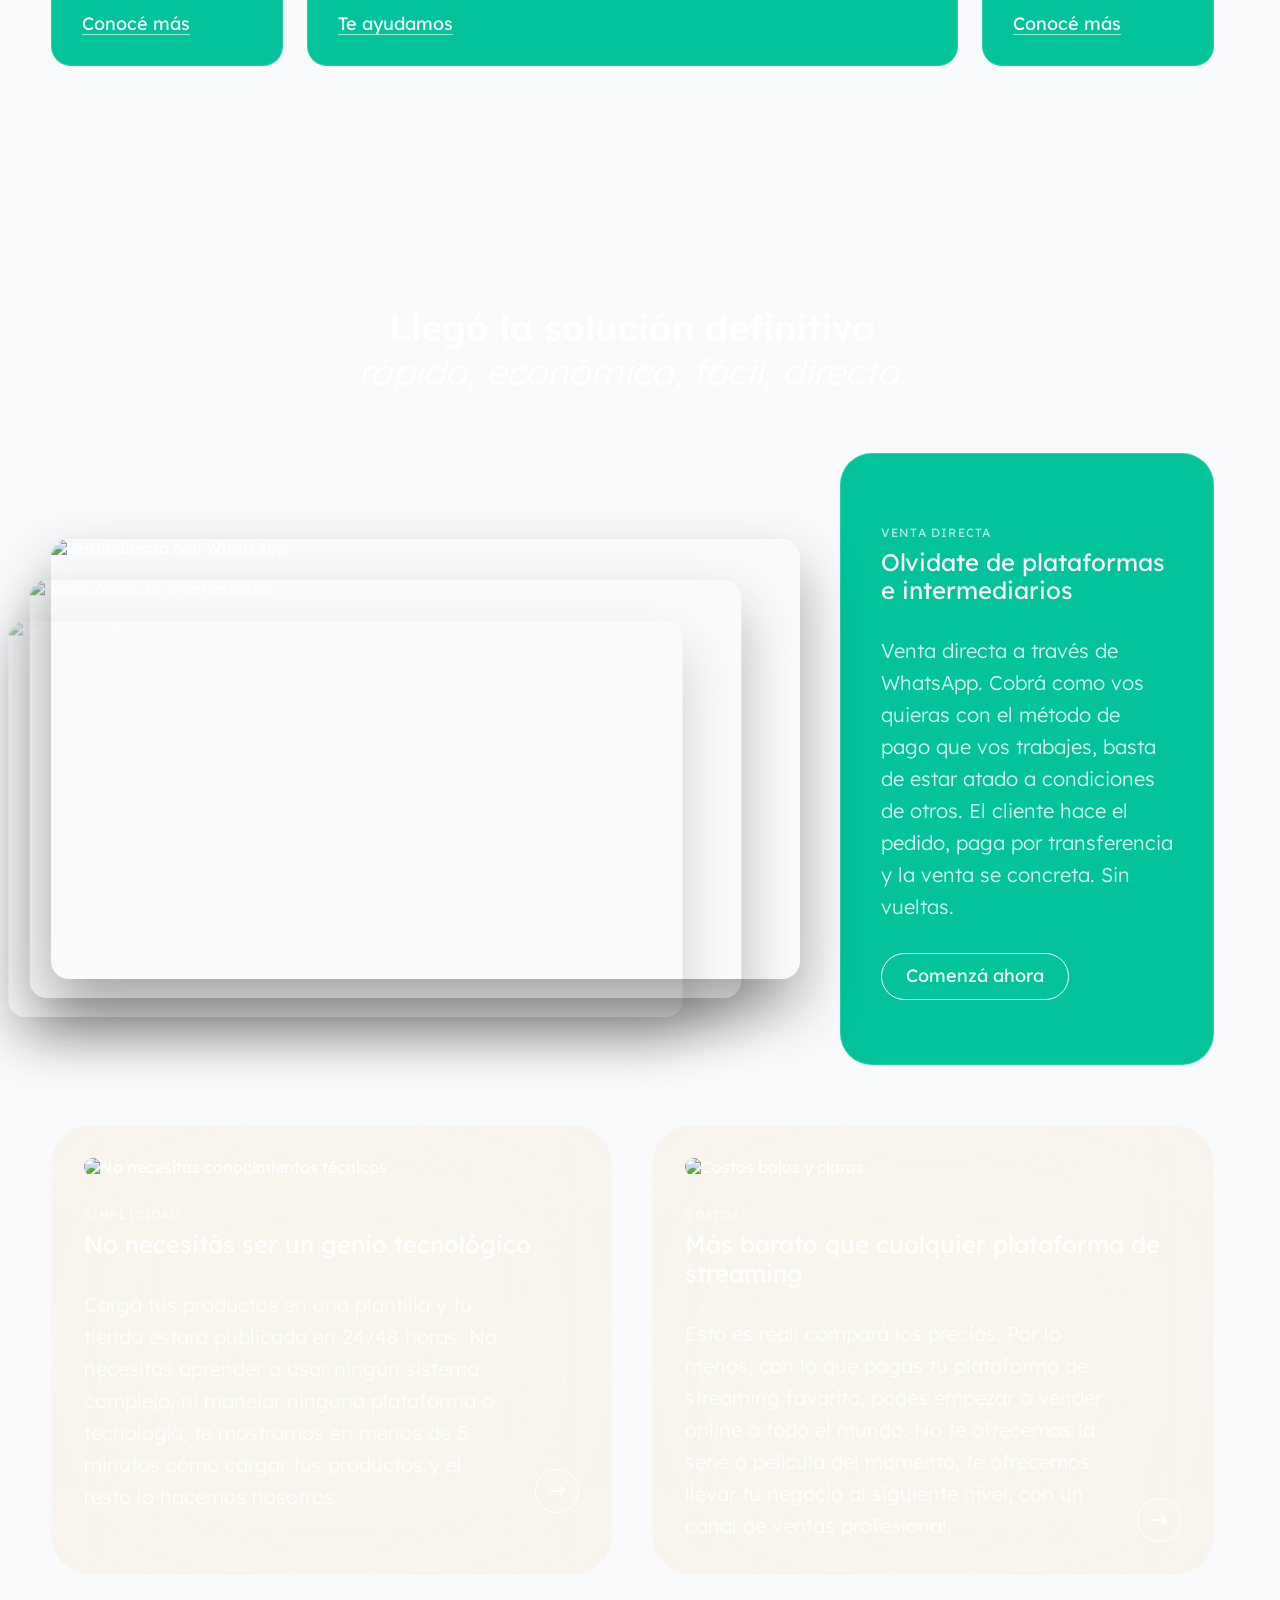
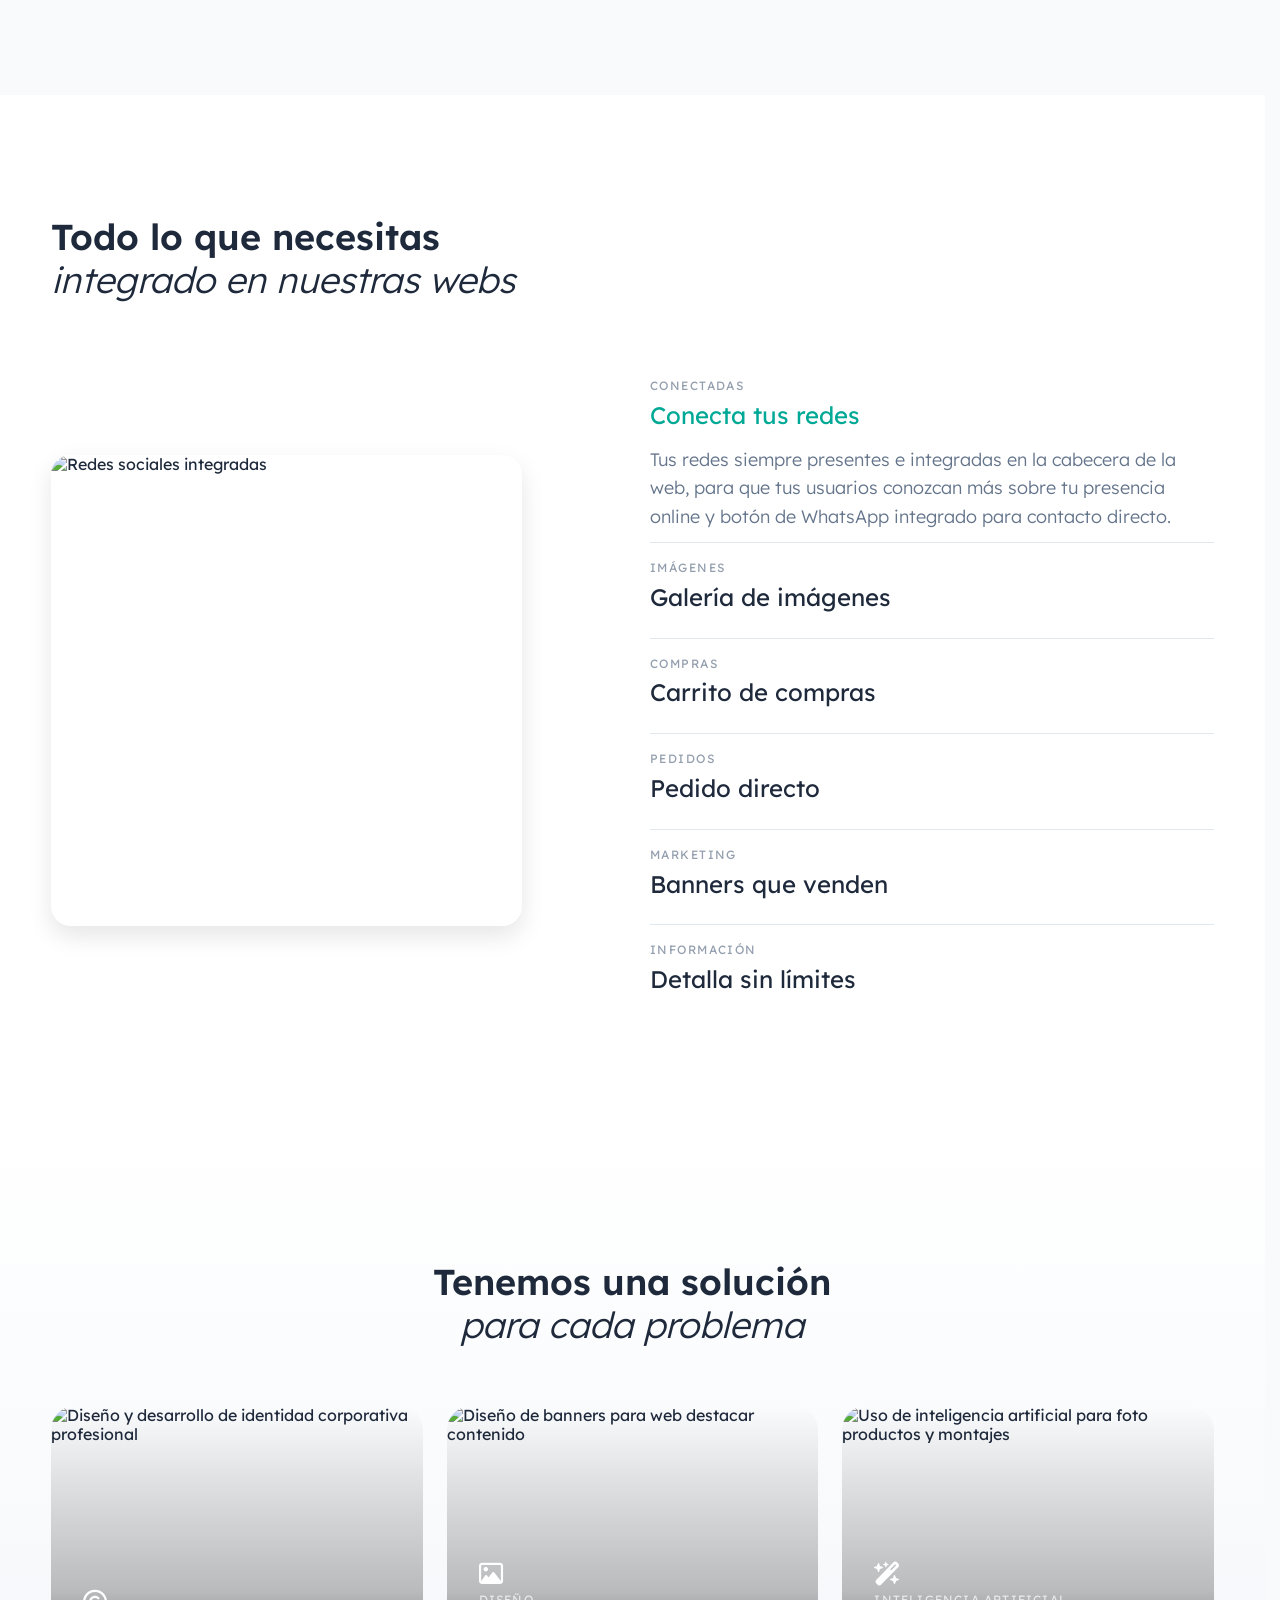
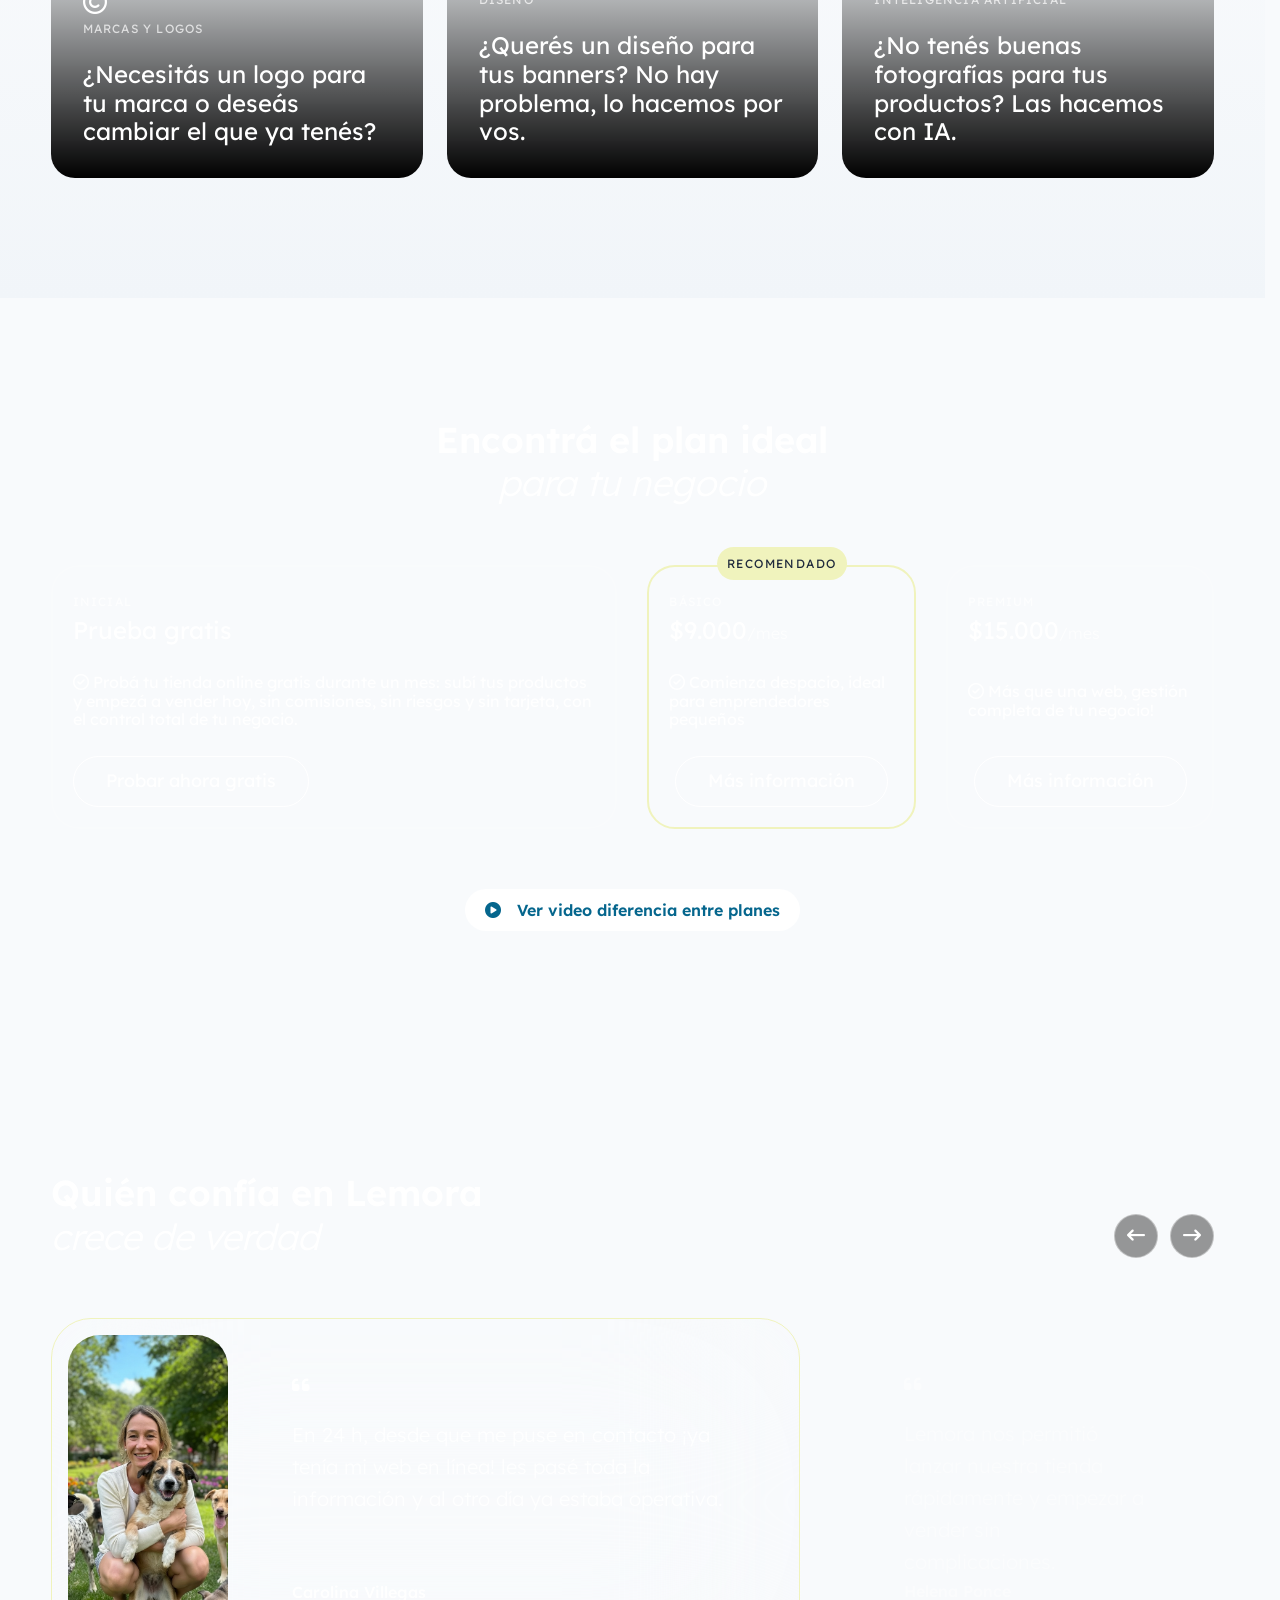
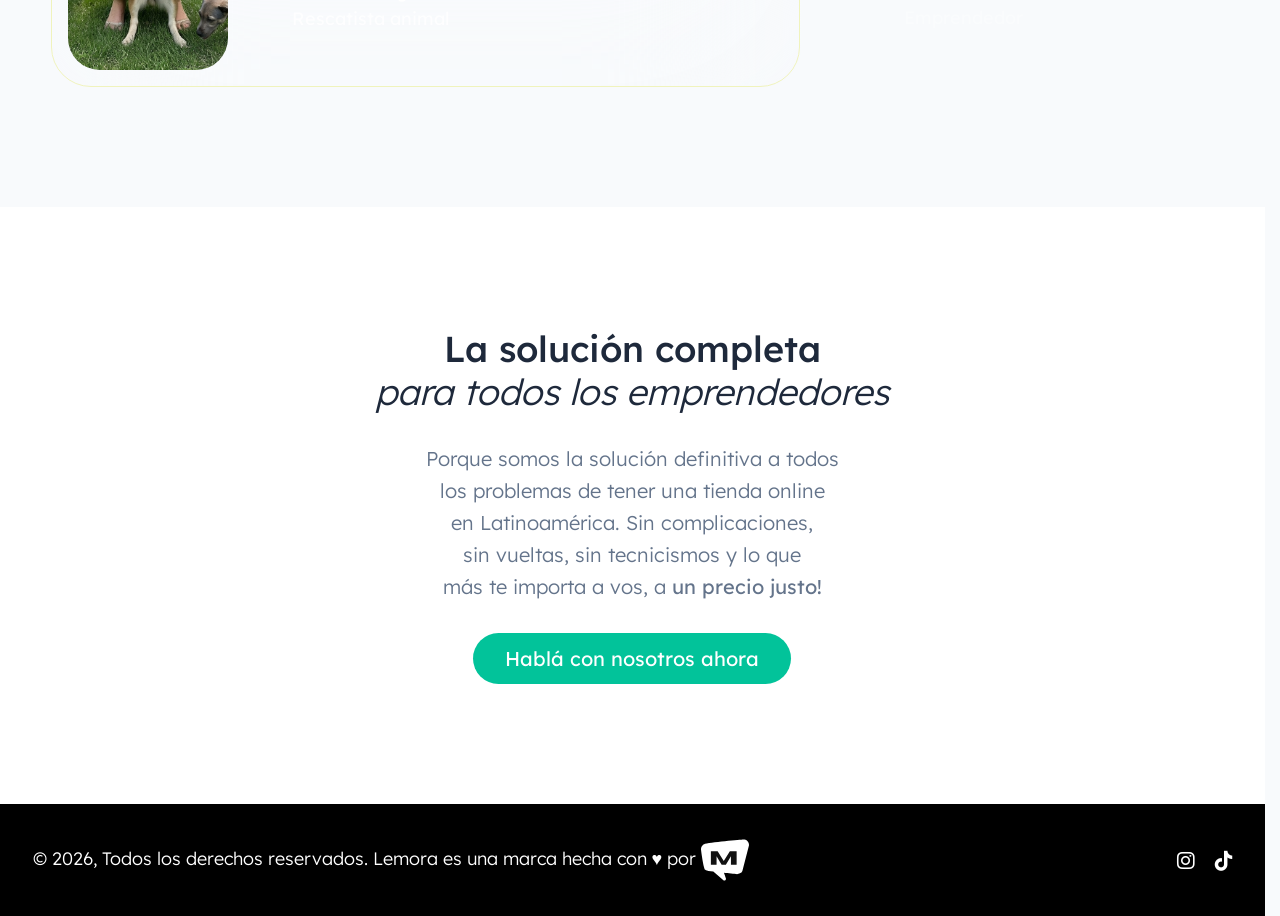
==== commit 382ab6d7: "ajustes en planes de membresía y home" ====
--- a/index.html
+++ b/index.html
@@ -447,7 +447,7 @@
 
 
                         <ul class="features">
-                            <li><i class="fa-regular fa-circle-check" aria-hidden="true"></i> Prueba si es para tí</li>
+                            <li><i class="fa-regular fa-circle-check" aria-hidden="true"></i> Probá tu tienda online gratis durante un mes: subí tus productos y empezá a vender hoy, sin comisiones, sin riesgos y sin tarjeta, con el control total de tu negocio.</li>
                         </ul>
 
                         <a href="https://wa.me/543515957014?text=Hola,%20me%20interesa%20iniciar%20una%20prueba%20gratuita%20para%20mi%20negocio..."
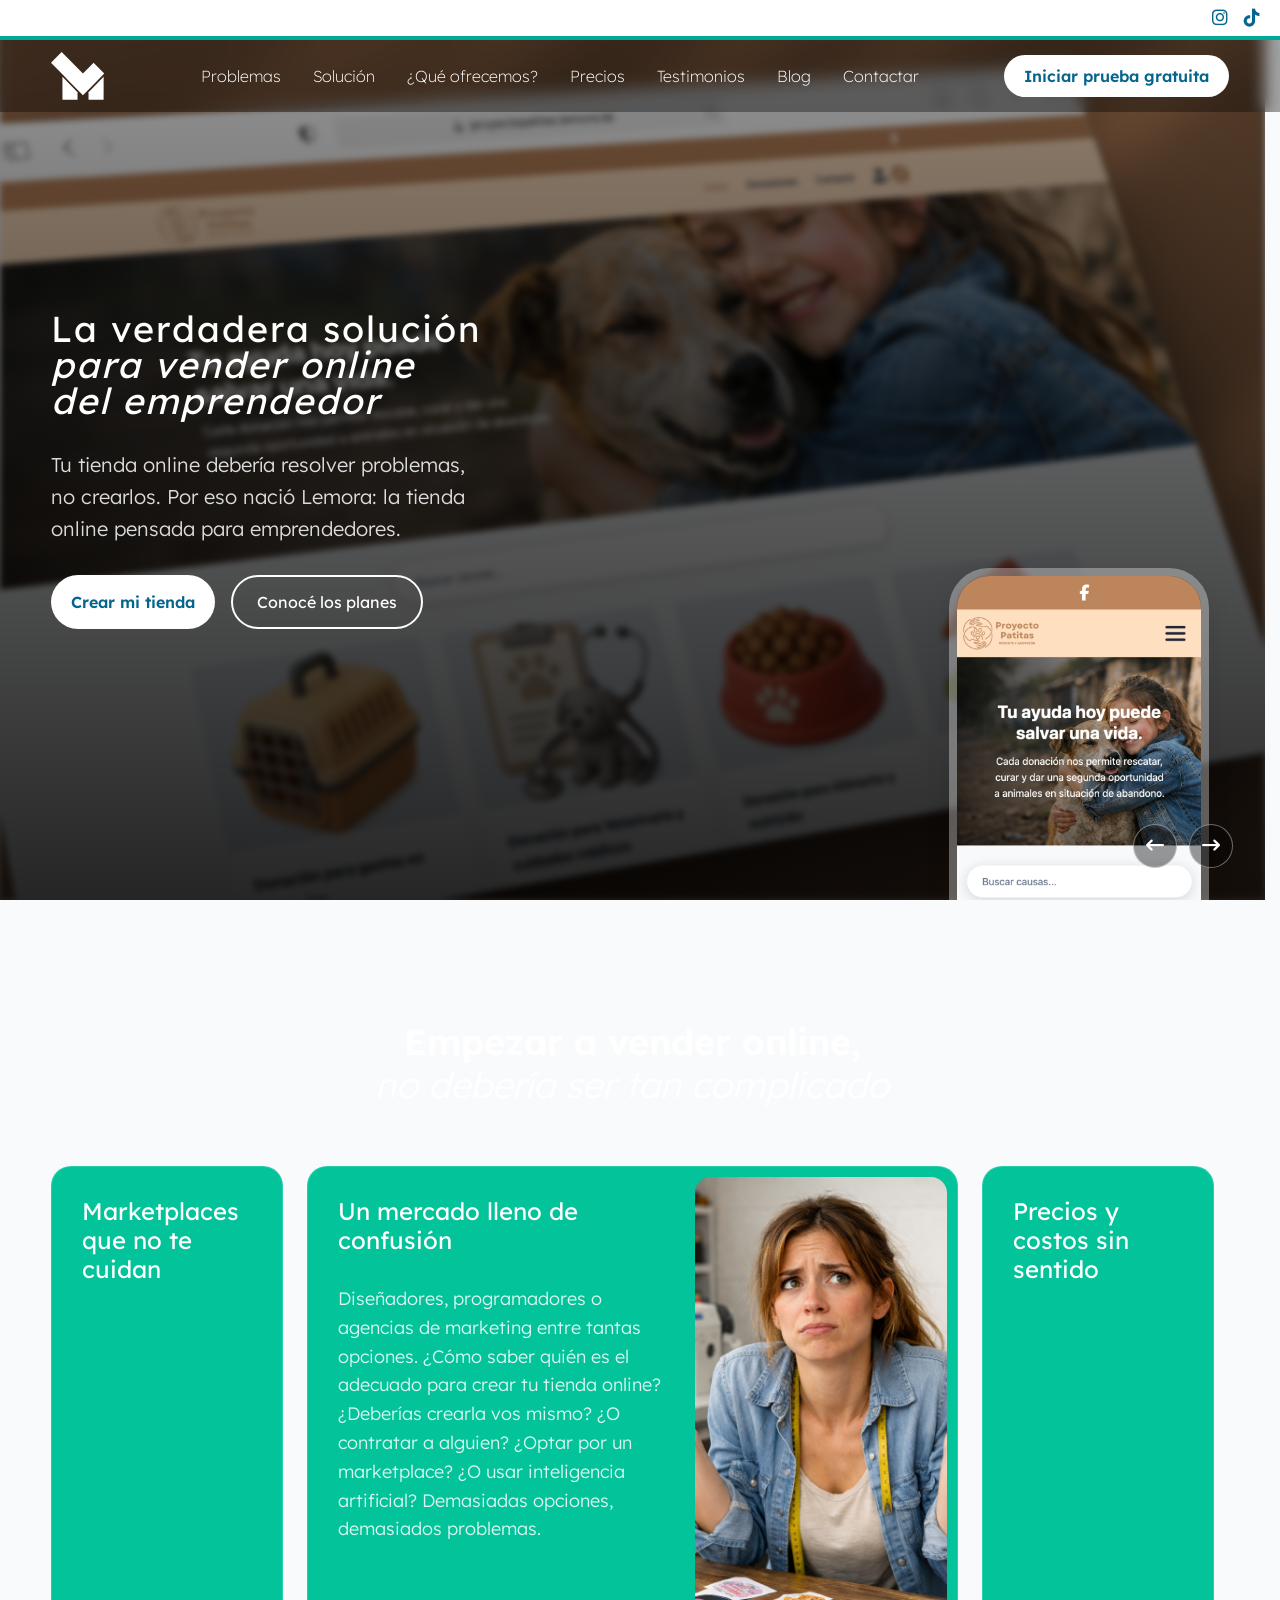
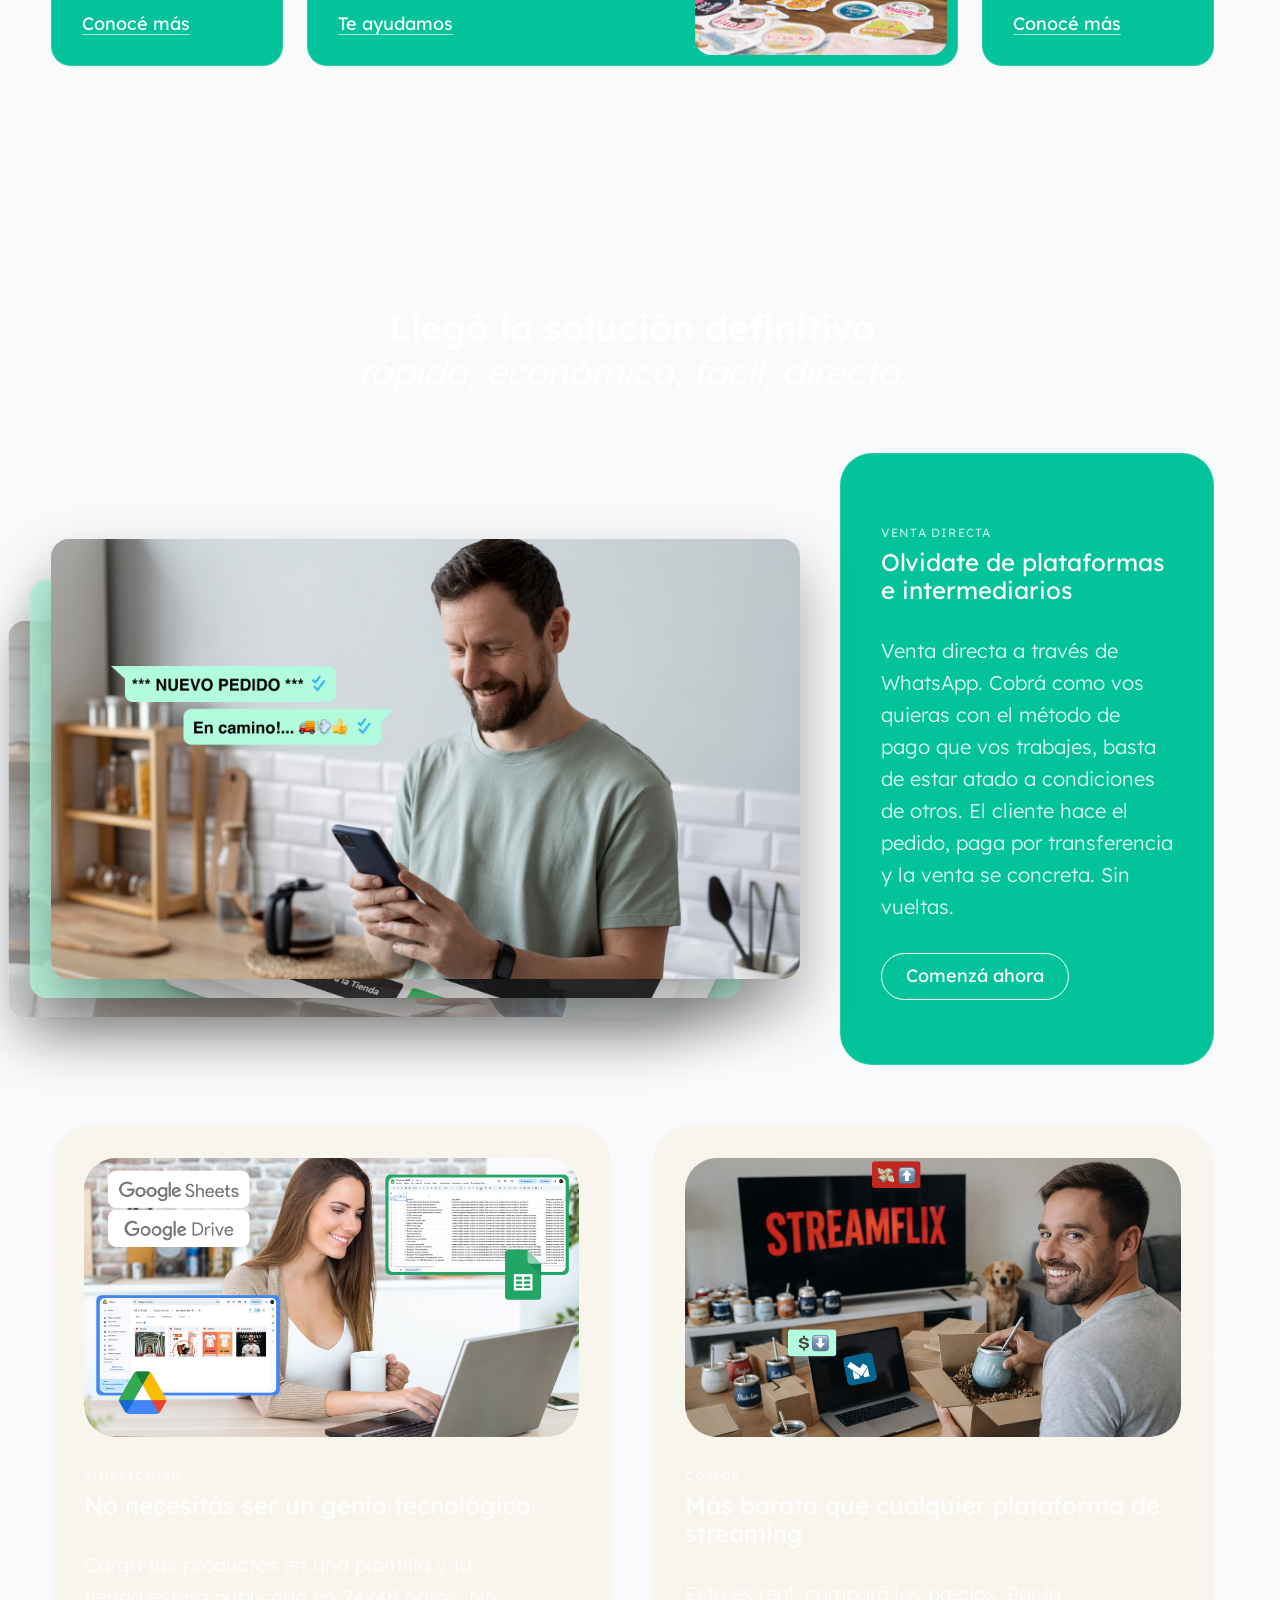
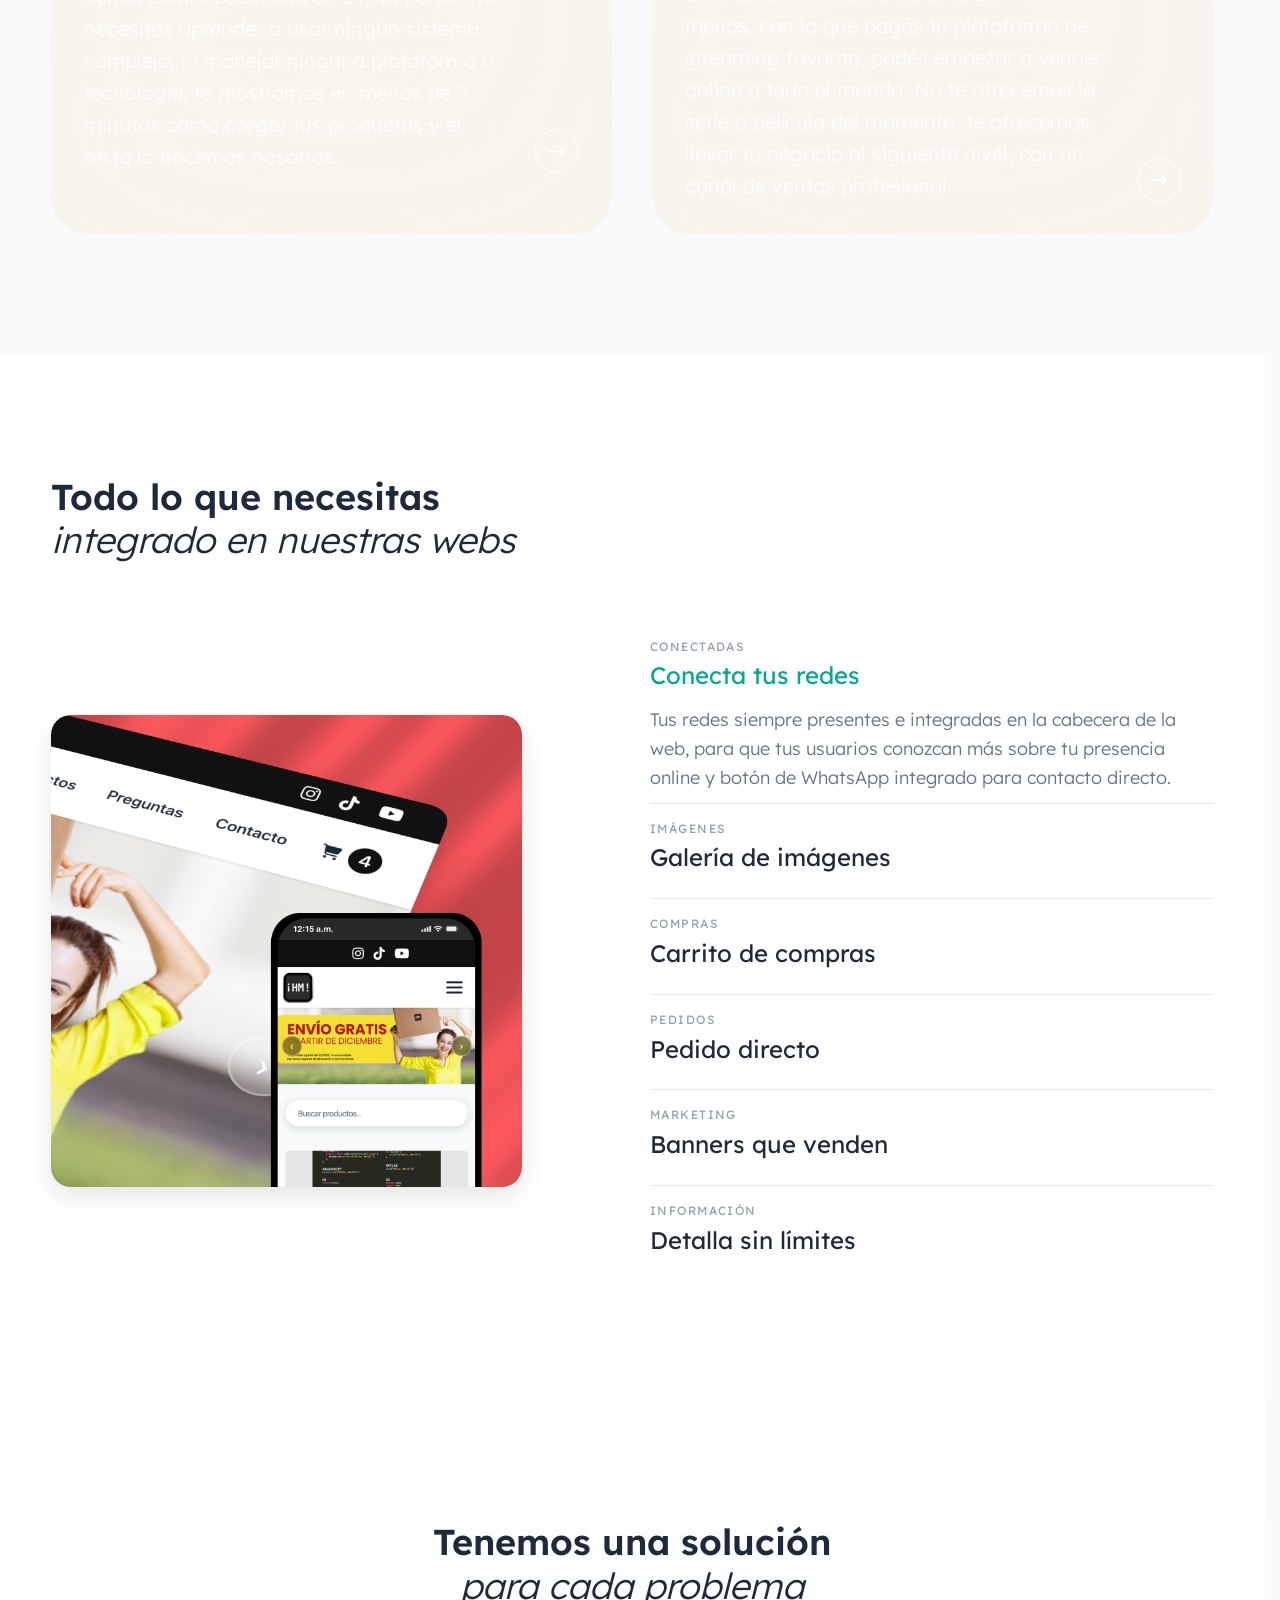
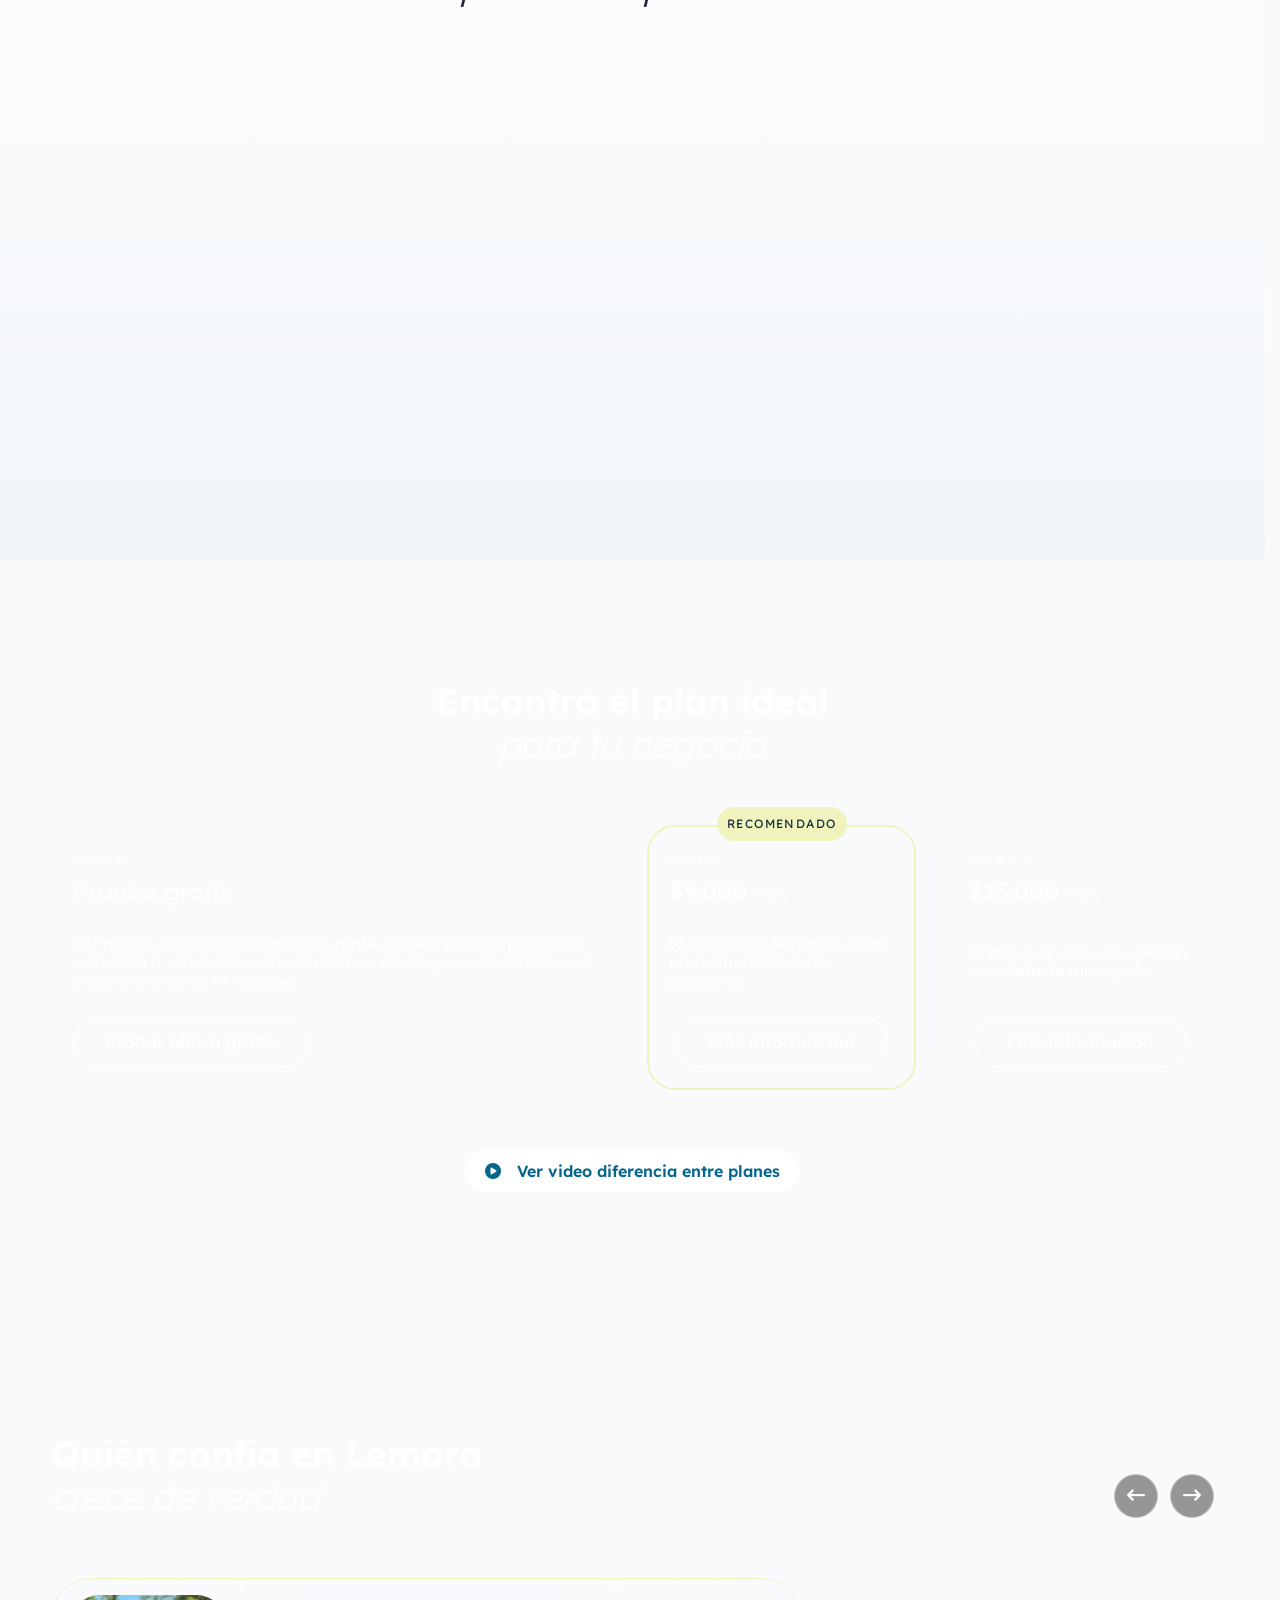
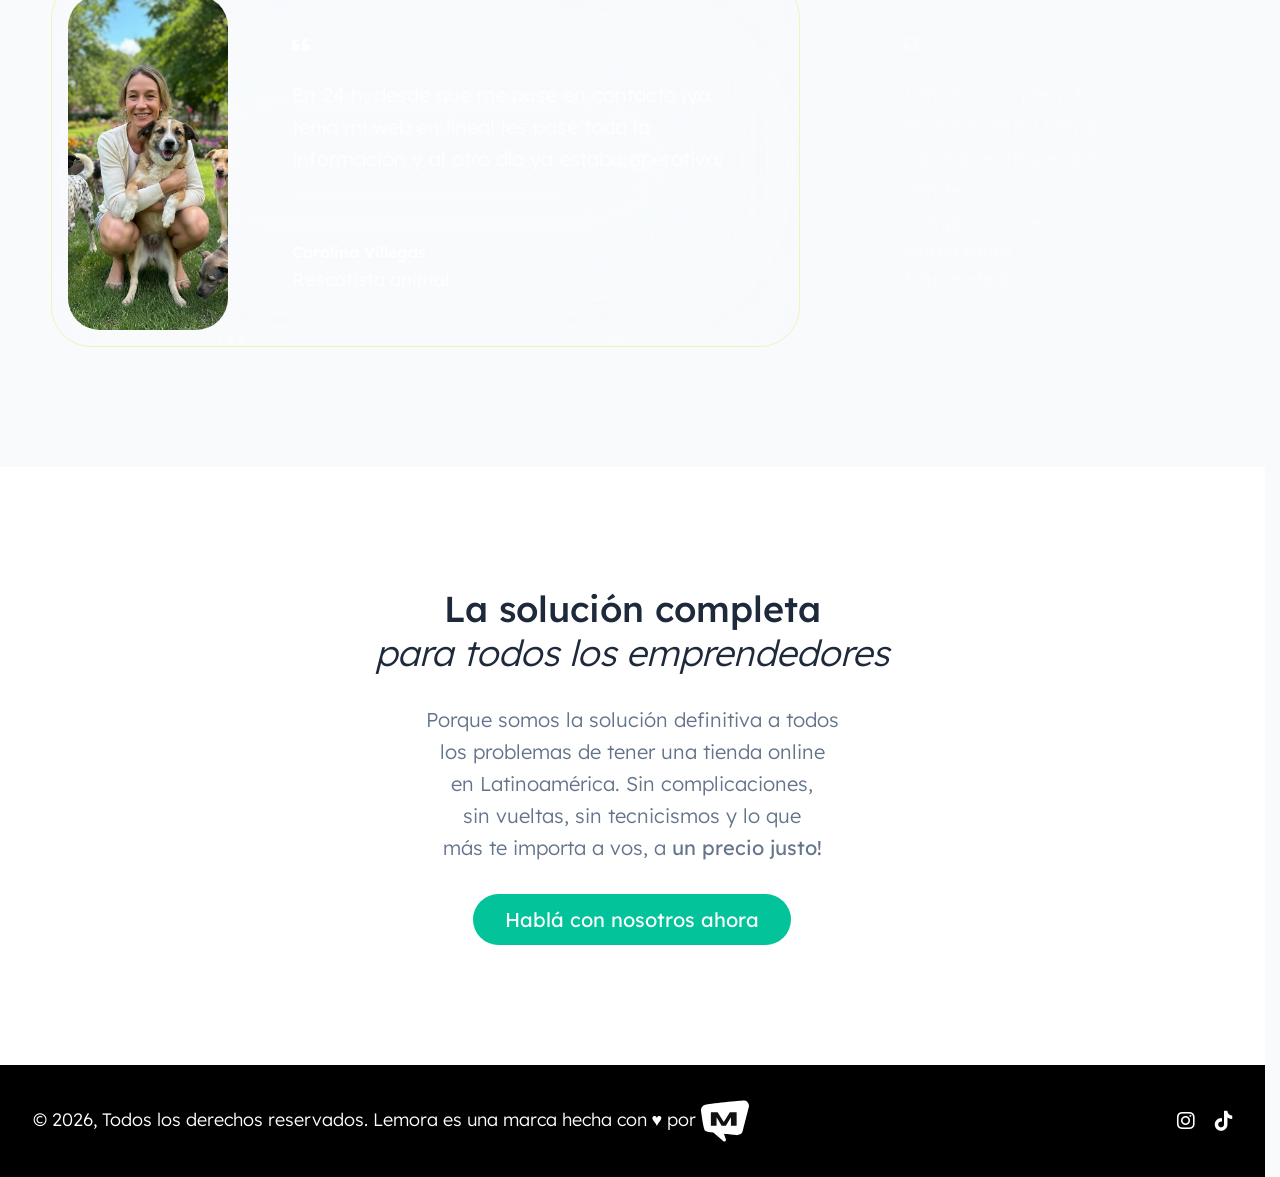
==== commit 55cebd0e: "cambios en todo" ====
--- a/index.html
+++ b/index.html
@@ -470,7 +470,7 @@
                                 pequeños</li>
                         </ul>
 
-                        <a href="membresias.html" class="planes-cta" rel="noopener noreferrer">
+                        <a href="planes.html" class="planes-cta" rel="noopener noreferrer">
                             Más información
                         </a>
                     </article>
@@ -487,7 +487,7 @@
                             </li>
                         </ul>
 
-                        <a href="membresias.html" class="planes-cta" rel="noopener noreferrer">
+                        <a href="planes.html" class="planes-cta" rel="noopener noreferrer">
                             Más información
                         </a>
                     </article>
